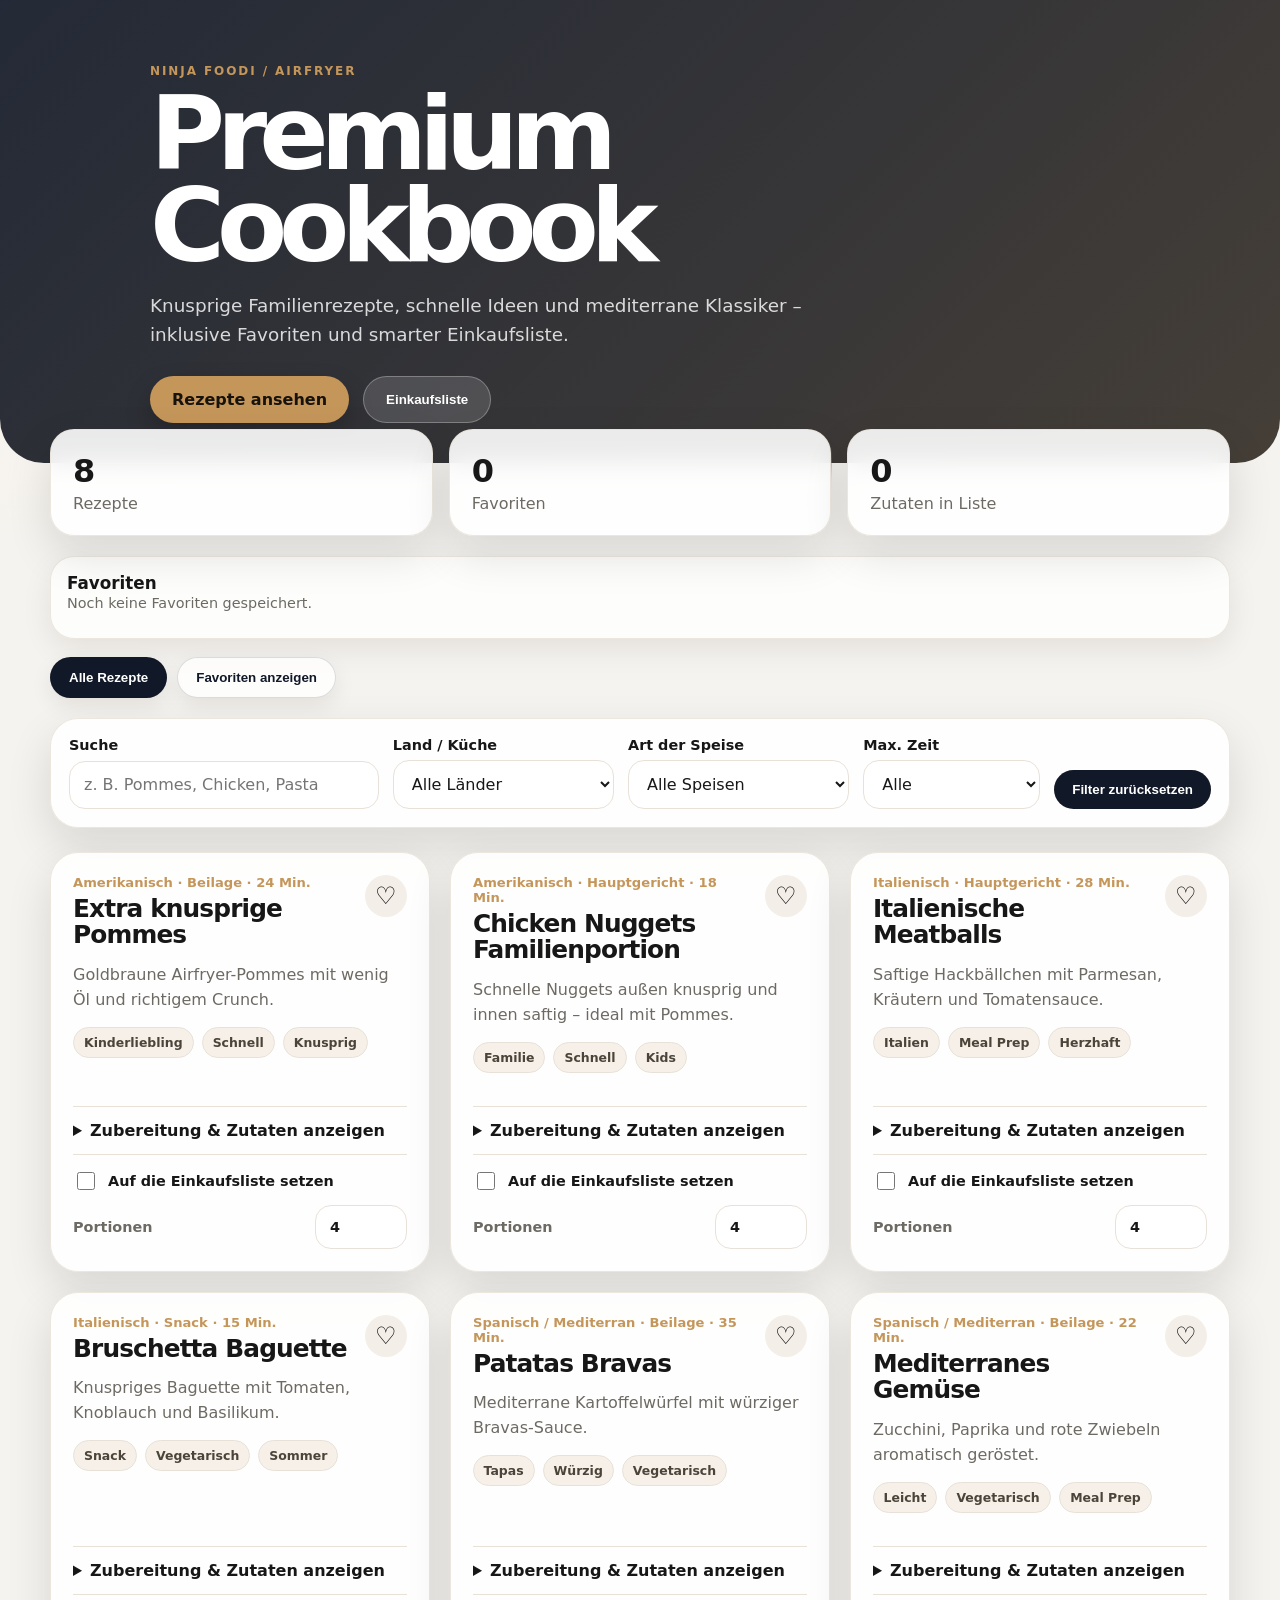
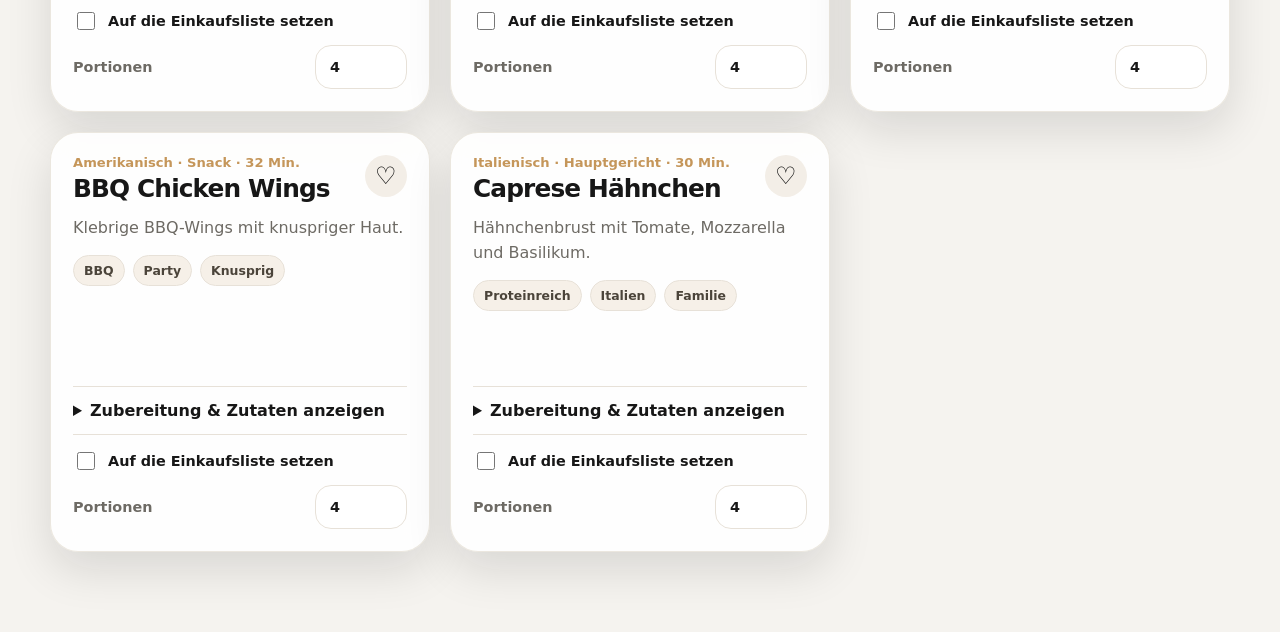
==== index.html @ 227c7c7c "Add files via upload" ====
<!doctype html>
<html lang="de">
<head>
  <meta charset="utf-8" />
  <meta name="viewport" content="width=device-width, initial-scale=1" />
  <title>Ninja Premium Cookbook</title>
  <meta name="description" content="Ninja Airfryer Premium Cookbook mit Rezepten, Favoriten, Filtern und Einkaufsliste." />
  <link rel="stylesheet" href="style.css" />
</head>
<body>
  <header class="hero">
    <div class="hero__content">
      <p class="eyebrow">Ninja Foodi / Airfryer</p>
      <h1>Premium Cookbook</h1>
      <p class="hero__text">Knusprige Familienrezepte, schnelle Ideen und mediterrane Klassiker – inklusive Favoriten und smarter Einkaufsliste.</p>
      <div class="hero__actions">
        <a href="#recipes" class="btn btn--primary">Rezepte ansehen</a>
        <button class="btn btn--ghost" id="openShoppingList">Einkaufsliste</button>
      </div>
    </div>
  </header>

  <main>
    <section class="stats" aria-label="Übersicht">
      <article><strong id="recipeCount">0</strong><span>Rezepte</span></article>
      <article id="favoriteStat" class="stat-button" role="button" tabindex="0"><strong id="favoriteCount">0</strong><span>Favoriten</span></article>
      <article><strong id="shoppingCount">0</strong><span>Zutaten in Liste</span></article>
    </section>

    <section class="favorite-overview" id="favoriteOverview" aria-label="Favoriten Übersicht"></section>

    <section class="view-switch" aria-label="Ansicht auswählen">
      <button class="view-btn is-active" id="showAllRecipes" type="button">Alle Rezepte</button>
      <button class="view-btn" id="showFavoriteRecipes" type="button">Favoriten anzeigen</button>
    </section>

    <section class="filters" aria-label="Filter">
      <div class="filter-group">
        <label for="searchInput">Suche</label>
        <input id="searchInput" type="search" placeholder="z. B. Pommes, Chicken, Pasta" />
      </div>
      <div class="filter-group">
        <label for="countryFilter">Land / Küche</label>
        <select id="countryFilter"></select>
      </div>
      <div class="filter-group">
        <label for="typeFilter">Art der Speise</label>
        <select id="typeFilter"></select>
      </div>
      <div class="filter-group">
        <label for="timeFilter">Max. Zeit</label>
        <select id="timeFilter">
          <option value="all">Alle</option>
          <option value="20">bis 20 Min.</option>
          <option value="30">bis 30 Min.</option>
          <option value="45">bis 45 Min.</option>
        </select>
      </div>
      <button class="btn btn--small" id="resetFilters">Filter zurücksetzen</button>
    </section>

    <section id="recipes" class="recipe-grid" aria-live="polite"></section>
  </main>

  <aside class="drawer" id="shoppingDrawer" aria-hidden="true">
    <div class="drawer__panel">
      <div class="drawer__header">
        <div>
          <p class="eyebrow">Smart geplant</p>
          <h2>Einkaufsliste</h2>
        </div>
        <button class="icon-btn" id="closeShoppingList" aria-label="Einkaufsliste schließen">×</button>
      </div>

      <div class="portion-box">
        <label for="globalPortions">Portionen für neue Rezeptauswahl</label>
        <input id="globalPortions" type="number" min="1" max="12" value="4" />
      </div>

      <div id="selectedRecipes" class="selected-recipes"></div>
      <div id="shoppingList" class="shopping-list"></div>
      <div class="drawer__actions">
        <button class="btn btn--ghost" id="copyShoppingList">Liste kopieren</button>
        <button class="btn btn--danger" id="clearShoppingList">Liste leeren</button>
      </div>
    </div>
  </aside>

  <template id="recipeCardTemplate">
    <article class="recipe-card">
      <div class="recipe-card__top">
        <div>
          <p class="recipe-card__meta"></p>
          <h2></h2>
        </div>
        <button class="favorite-btn" aria-label="Favorit umschalten">♡</button>
      </div>
      <p class="recipe-card__description"></p>
      <div class="chips"></div>
      <details>
        <summary>Zubereitung & Zutaten anzeigen</summary>
        <div class="recipe-detail"></div>
      </details>
      <div class="recipe-card__footer">
        <label class="checkline">
          <input type="checkbox" class="shopping-toggle" />
          <span>Auf die Einkaufsliste setzen</span>
        </label>
        <label class="portion-inline">
          Portionen
          <input type="number" class="portion-input" min="1" max="12" value="4" />
        </label>
      </div>
    </article>
  </template>

  <script src="recipes.js"></script>
  <script src="script.js"></script>
</body>
</html>
---- style.css ----
:root {
  --bg: #f5f3ef;
  --card: #ffffff;
  --ink: #171717;
  --muted: #6d6a64;
  --line: #e7e1d8;
  --accent: #111827;
  --accent-2: #c5965a;
  --danger: #9f2727;
  --shadow: 0 18px 45px rgba(20, 18, 15, .12);
  --radius: 28px;
}
* { box-sizing: border-box; }
html { scroll-behavior: smooth; }
body {
  margin: 0;
  font-family: Inter, ui-sans-serif, system-ui, -apple-system, BlinkMacSystemFont, 'Segoe UI', sans-serif;
  color: var(--ink);
  background: radial-gradient(circle at top left, #fff8eb, transparent 34rem), var(--bg);
}
.hero {
  min-height: 440px;
  display: grid;
  place-items: center;
  padding: 64px 20px 40px;
  background: linear-gradient(135deg, rgba(17,24,39,.92), rgba(40,33,25,.86)), url('https://images.unsplash.com/photo-1556911220-bff31c812dba?auto=format&fit=crop&w=1600&q=80') center/cover;
  color: white;
  border-bottom-left-radius: 44px;
  border-bottom-right-radius: 44px;
}
.hero__content { max-width: 980px; width: 100%; }
.eyebrow { margin: 0 0 10px; color: var(--accent-2); text-transform: uppercase; letter-spacing: .16em; font-size: .75rem; font-weight: 800; }
h1 { font-size: clamp(3rem, 8vw, 6.5rem); line-height: .9; margin: 0; letter-spacing: -.08em; }
.hero__text { max-width: 680px; font-size: 1.15rem; line-height: 1.6; color: rgba(255,255,255,.82); }
.hero__actions { display: flex; gap: 14px; flex-wrap: wrap; margin-top: 26px; }
.btn {
  border: 0;
  border-radius: 999px;
  padding: 14px 22px;
  font-weight: 800;
  cursor: pointer;
  text-decoration: none;
  display: inline-flex;
  align-items: center;
  justify-content: center;
  transition: transform .2s ease, box-shadow .2s ease, background .2s ease;
}
.btn:hover { transform: translateY(-2px); }
.btn--primary { background: var(--accent-2); color: #17120c; box-shadow: 0 12px 26px rgba(0,0,0,.22); }
.btn--ghost { background: rgba(255,255,255,.14); color: inherit; border: 1px solid rgba(255,255,255,.28); }
.btn--small { align-self: end; background: var(--accent); color: white; padding: 12px 18px; }
.btn--danger { background: var(--danger); color: white; }
main { width: min(1180px, calc(100% - 32px)); margin: -34px auto 80px; }
.stats {
  display: grid;
  grid-template-columns: repeat(3, 1fr);
  gap: 16px;
  margin-bottom: 20px;
}
.stats article, .filters, .recipe-card, .drawer__panel {
  background: rgba(255,255,255,.9);
  border: 1px solid rgba(231,225,216,.8);
  box-shadow: var(--shadow);
  backdrop-filter: blur(12px);
}
.stats article { border-radius: 24px; padding: 22px; display: grid; gap: 4px; }
.stats strong { font-size: 2rem; }
.stats span, .muted { color: var(--muted); }

.stat-button { cursor: pointer; transition: transform .2s ease, box-shadow .2s ease; }
.stat-button:hover { transform: translateY(-2px); }
.favorite-overview {
  margin: 0 0 18px;
  background: rgba(255,255,255,.82);
  border: 1px solid rgba(231,225,216,.8);
  box-shadow: 0 10px 30px rgba(20, 18, 15, .08);
  border-radius: 24px;
  padding: 16px;
}
.favorite-overview__head { display: flex; justify-content: space-between; align-items: center; gap: 14px; margin-bottom: 10px; }
.favorite-overview__head strong { display: block; font-size: 1.05rem; }
.favorite-overview__head span { color: var(--muted); font-size: .9rem; }
.favorite-list { display: flex; flex-wrap: wrap; gap: 10px; }
.favorite-pill {
  border: 1px solid var(--line);
  background: #fff7f7;
  color: #8f2525;
  border-radius: 999px;
  padding: 10px 13px;
  font-weight: 800;
  cursor: pointer;
}

.view-switch {
  display: flex;
  gap: 10px;
  flex-wrap: wrap;
  margin: 0 0 20px;
}
.view-btn {
  border: 1px solid rgba(17,24,39,.14);
  background: rgba(255,255,255,.78);
  color: var(--accent);
  border-radius: 999px;
  padding: 12px 18px;
  font-weight: 850;
  cursor: pointer;
  box-shadow: 0 8px 22px rgba(20, 18, 15, .08);
}
.view-btn.is-active {
  background: var(--accent);
  color: white;
}
.filters {
  border-radius: var(--radius);
  padding: 18px;
  display: grid;
  grid-template-columns: 1.4fr 1fr 1fr .8fr auto;
  gap: 14px;
  margin-bottom: 24px;
}
.filter-group { display: grid; gap: 7px; }
label { font-weight: 750; font-size: .9rem; }
input, select {
  width: 100%;
  border: 1px solid var(--line);
  border-radius: 16px;
  padding: 13px 14px;
  font: inherit;
  background: #fff;
  color: var(--ink);
}
.recipe-grid {
  display: grid;
  grid-template-columns: repeat(3, 1fr);
  gap: 20px;
}
.recipe-card {
  border-radius: var(--radius);
  padding: 22px;
  min-height: 420px;
  display: flex;
  flex-direction: column;
  gap: 14px;
}
.recipe-card__top { display: flex; justify-content: space-between; gap: 16px; align-items: flex-start; }
.recipe-card__meta { margin: 0 0 6px; color: var(--accent-2); font-weight: 850; font-size: .82rem; }
.recipe-card h2 { font-size: 1.55rem; line-height: 1.08; margin: 0; letter-spacing: -.035em; }
.recipe-card__description { color: var(--muted); line-height: 1.55; margin: 0; }
.favorite-btn, .icon-btn {
  border: 0;
  width: 42px;
  height: 42px;
  border-radius: 50%;
  background: #f3eee7;
  font-size: 1.5rem;
  cursor: pointer;
  flex: 0 0 auto;
}
.favorite-btn.is-active { color: #c43b3b; background: #fff1f1; }
.chips { display: flex; flex-wrap: wrap; gap: 8px; }
.chips span {
  background: #f6f0e8;
  border: 1px solid var(--line);
  color: #4b443a;
  padding: 7px 10px;
  border-radius: 999px;
  font-size: .78rem;
  font-weight: 750;
}
details { margin-top: auto; border-top: 1px solid var(--line); padding-top: 14px; }
summary { cursor: pointer; font-weight: 850; }
.recipe-detail { color: #3f3b35; line-height: 1.55; }
.recipe-detail h3 { margin-bottom: 6px; }
.recipe-detail ul, .recipe-detail ol { padding-left: 20px; }
.setting { margin-top: 12px; padding: 12px; border-radius: 16px; background: #111827; color: white; font-weight: 850; }
.recipe-card__footer { display: grid; gap: 12px; border-top: 1px solid var(--line); padding-top: 14px; }
.checkline { display: flex; gap: 10px; align-items: center; }
.checkline input { width: 18px; height: 18px; }
.portion-inline { display: grid; grid-template-columns: 1fr 92px; align-items: center; gap: 12px; color: var(--muted); }
.empty { grid-column: 1 / -1; background: white; border-radius: var(--radius); padding: 30px; text-align: center; color: var(--muted); border: 1px dashed var(--line); }
.empty--small { padding: 18px; }
.drawer {
  position: fixed;
  inset: 0;
  background: rgba(0,0,0,.42);
  display: none;
  z-index: 20;
}
.drawer[aria-hidden='false'] { display: block; }
.drawer__panel {
  width: min(460px, 92vw);
  margin-left: auto;
  height: 100%;
  border-radius: 28px 0 0 28px;
  padding: 24px;
  overflow: auto;
}
.drawer__header { display: flex; justify-content: space-between; align-items: flex-start; gap: 14px; }
.drawer__header h2 { margin: 0; font-size: 2rem; letter-spacing: -.04em; }
.portion-box, .selected-recipes, .shopping-list { margin-top: 18px; }
.selected-pill { display: flex; justify-content: space-between; gap: 12px; padding: 12px; border-radius: 16px; background: #f6f0e8; margin-bottom: 8px; }
.selected-pill span { color: var(--muted); white-space: nowrap; }
.shopping-list ul { list-style: none; padding: 0; margin: 0; display: grid; gap: 8px; }
.shopping-list li { padding: 11px 12px; border: 1px solid var(--line); border-radius: 14px; background: white; }
.shopping-list label { display: flex; align-items: center; gap: 10px; }
.shopping-list input { width: 18px; height: 18px; }
.drawer__actions { display: flex; gap: 10px; margin-top: 20px; flex-wrap: wrap; }
@media (max-width: 950px) {
  .filters { grid-template-columns: 1fr 1fr; }
  .recipe-grid { grid-template-columns: repeat(2, 1fr); }
}
@media (max-width: 640px) {
  .hero { min-height: 390px; border-bottom-left-radius: 28px; border-bottom-right-radius: 28px; }
  main { width: min(100% - 22px, 1180px); }
  .stats, .filters, .recipe-grid { grid-template-columns: 1fr; }
  .recipe-card { min-height: auto; }
  .drawer__panel { border-radius: 22px 22px 0 0; width: 100%; margin-top: 42px; height: calc(100% - 42px); }
}
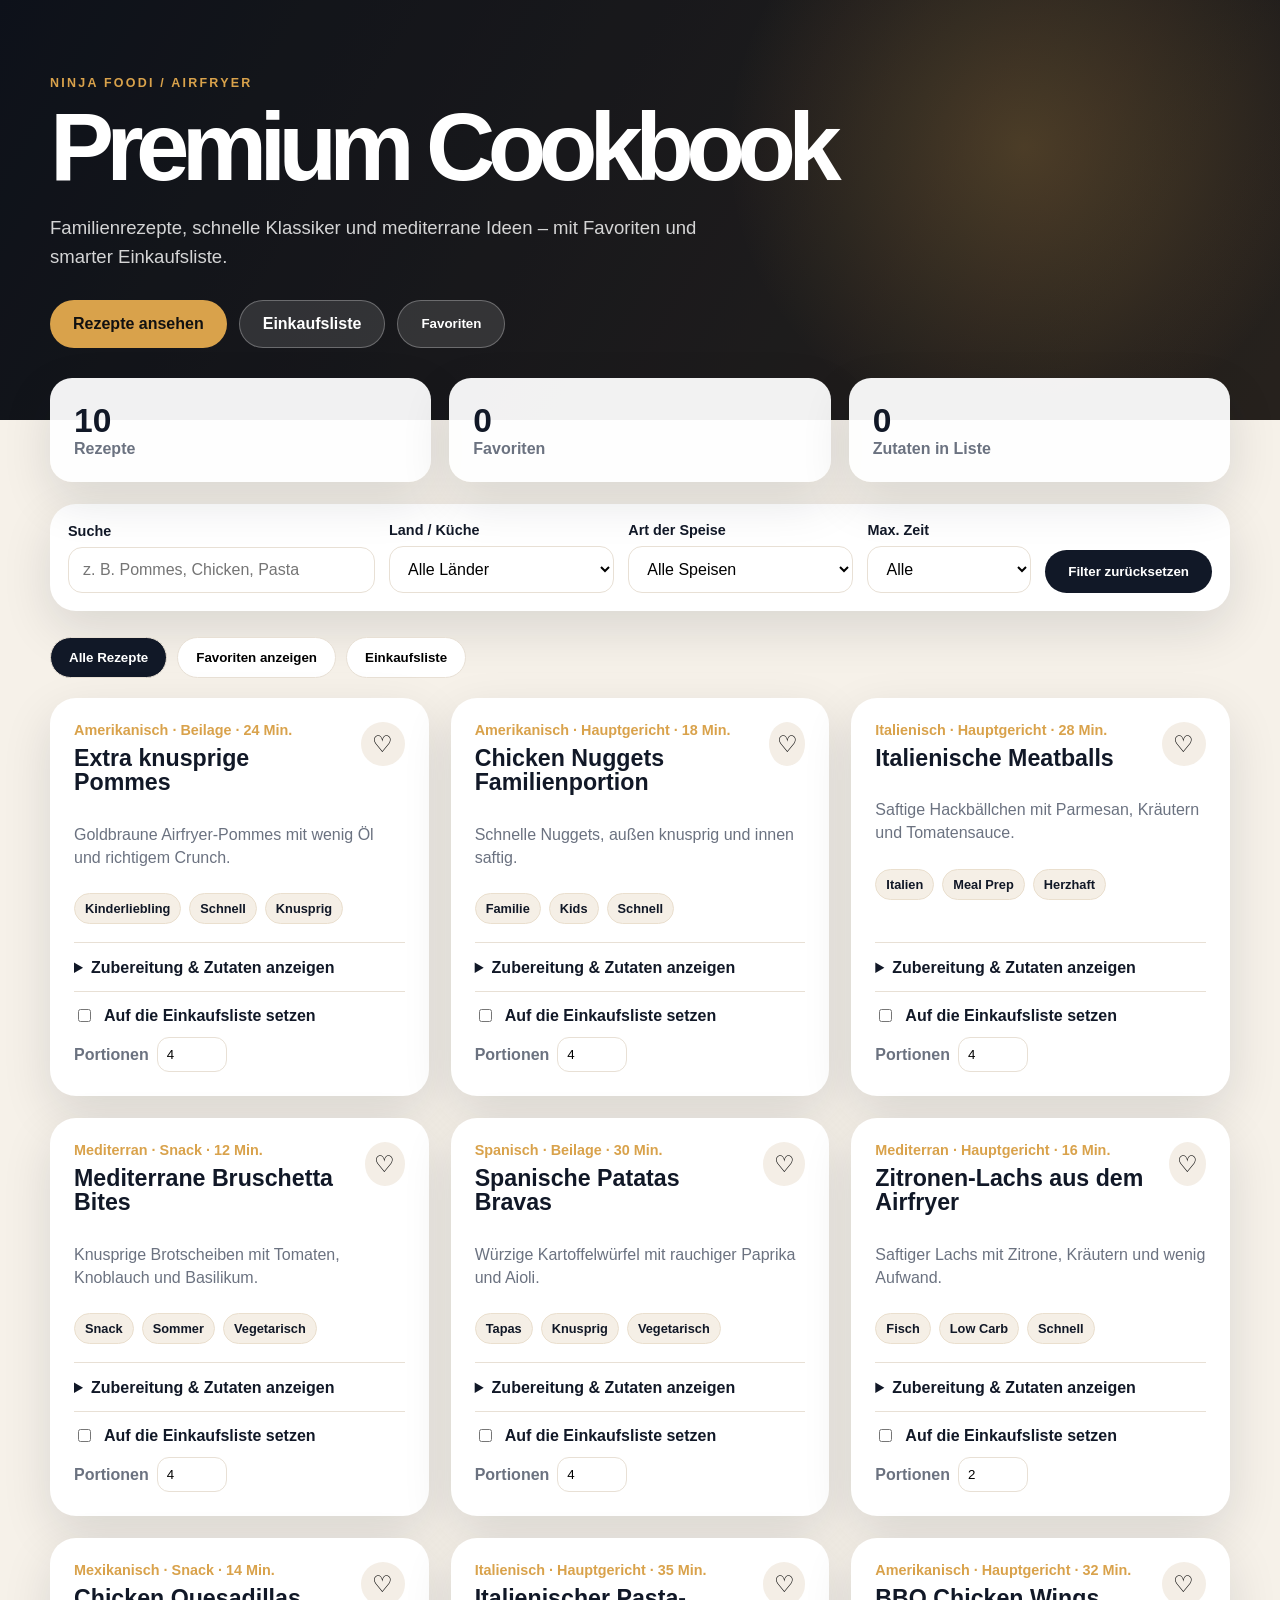
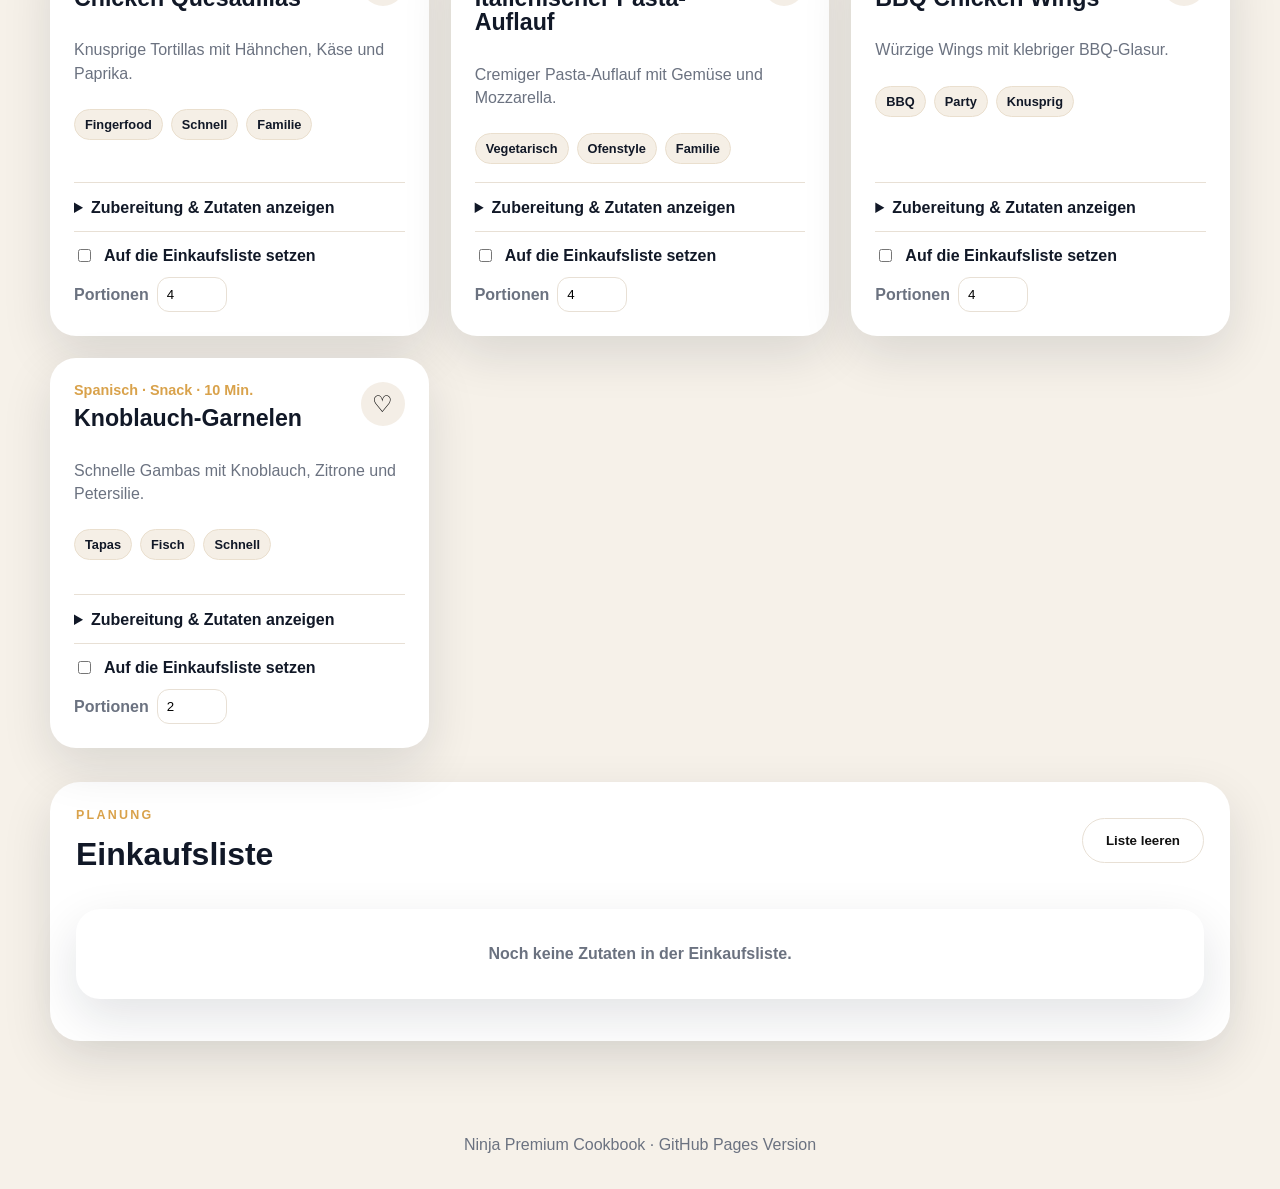
==== commit c943836d: "Add files via upload" ====
--- a/index.html
+++ b/index.html
@@ -4,116 +4,57 @@
   <meta charset="utf-8" />
   <meta name="viewport" content="width=device-width, initial-scale=1" />
   <title>Ninja Premium Cookbook</title>
-  <meta name="description" content="Ninja Airfryer Premium Cookbook mit Rezepten, Favoriten, Filtern und Einkaufsliste." />
   <link rel="stylesheet" href="style.css" />
 </head>
 <body>
   <header class="hero">
-    <div class="hero__content">
+    <div class="hero__overlay"></div>
+    <div class="container hero__content">
       <p class="eyebrow">Ninja Foodi / Airfryer</p>
       <h1>Premium Cookbook</h1>
-      <p class="hero__text">Knusprige Familienrezepte, schnelle Ideen und mediterrane Klassiker – inklusive Favoriten und smarter Einkaufsliste.</p>
+      <p class="subtitle">Familienrezepte, schnelle Klassiker und mediterrane Ideen – mit Favoriten und smarter Einkaufsliste.</p>
       <div class="hero__actions">
         <a href="#recipes" class="btn btn--primary">Rezepte ansehen</a>
-        <button class="btn btn--ghost" id="openShoppingList">Einkaufsliste</button>
+        <a href="#shopping" class="btn btn--ghost">Einkaufsliste</a>
+        <button id="showFavoritesTop" class="btn btn--ghost" type="button">Favoriten</button>
       </div>
     </div>
   </header>
 
-  <main>
-    <section class="stats" aria-label="Übersicht">
-      <article><strong id="recipeCount">0</strong><span>Rezepte</span></article>
-      <article id="favoriteStat" class="stat-button" role="button" tabindex="0"><strong id="favoriteCount">0</strong><span>Favoriten</span></article>
-      <article><strong id="shoppingCount">0</strong><span>Zutaten in Liste</span></article>
+  <main class="container app">
+    <section class="stats" aria-label="Statistik">
+      <article class="stat"><strong id="recipeCount">0</strong><span>Rezepte</span></article>
+      <article class="stat"><strong id="favoriteCount">0</strong><span>Favoriten</span></article>
+      <article class="stat"><strong id="shoppingCount">0</strong><span>Zutaten in Liste</span></article>
     </section>
 
-    <section class="favorite-overview" id="favoriteOverview" aria-label="Favoriten Übersicht"></section>
-
-    <section class="view-switch" aria-label="Ansicht auswählen">
-      <button class="view-btn is-active" id="showAllRecipes" type="button">Alle Rezepte</button>
-      <button class="view-btn" id="showFavoriteRecipes" type="button">Favoriten anzeigen</button>
+    <section class="filters" id="recipes">
+      <label>Suche<input id="searchInput" type="search" placeholder="z. B. Pommes, Chicken, Pasta" /></label>
+      <label>Land / Küche<select id="countryFilter"></select></label>
+      <label>Art der Speise<select id="typeFilter"></select></label>
+      <label>Max. Zeit<select id="timeFilter"><option value="all">Alle</option><option value="20">bis 20 Min.</option><option value="30">bis 30 Min.</option><option value="45">bis 45 Min.</option></select></label>
+      <button id="resetFilters" class="btn btn--dark" type="button">Filter zurücksetzen</button>
     </section>
 
-    <section class="filters" aria-label="Filter">
-      <div class="filter-group">
-        <label for="searchInput">Suche</label>
-        <input id="searchInput" type="search" placeholder="z. B. Pommes, Chicken, Pasta" />
-      </div>
-      <div class="filter-group">
-        <label for="countryFilter">Land / Küche</label>
-        <select id="countryFilter"></select>
-      </div>
-      <div class="filter-group">
-        <label for="typeFilter">Art der Speise</label>
-        <select id="typeFilter"></select>
-      </div>
-      <div class="filter-group">
-        <label for="timeFilter">Max. Zeit</label>
-        <select id="timeFilter">
-          <option value="all">Alle</option>
-          <option value="20">bis 20 Min.</option>
-          <option value="30">bis 30 Min.</option>
-          <option value="45">bis 45 Min.</option>
-        </select>
-      </div>
-      <button class="btn btn--small" id="resetFilters">Filter zurücksetzen</button>
+    <section class="viewbar">
+      <button class="view-btn is-active" data-view="all" type="button">Alle Rezepte</button>
+      <button class="view-btn" data-view="favorites" type="button">Favoriten anzeigen</button>
+      <button class="view-btn" data-view="shopping" type="button">Einkaufsliste</button>
     </section>
 
-    <section id="recipes" class="recipe-grid" aria-live="polite"></section>
+    <section id="emptyState" class="empty" hidden></section>
+    <section id="recipeGrid" class="recipe-grid"></section>
+
+    <section id="shopping" class="shopping-panel">
+      <div class="section-head">
+        <div><p class="eyebrow">Planung</p><h2>Einkaufsliste</h2></div>
+        <button id="clearShopping" class="btn btn--ghost-dark" type="button">Liste leeren</button>
+      </div>
+      <div id="shoppingList" class="shopping-list"></div>
+    </section>
   </main>
 
-  <aside class="drawer" id="shoppingDrawer" aria-hidden="true">
-    <div class="drawer__panel">
-      <div class="drawer__header">
-        <div>
-          <p class="eyebrow">Smart geplant</p>
-          <h2>Einkaufsliste</h2>
-        </div>
-        <button class="icon-btn" id="closeShoppingList" aria-label="Einkaufsliste schließen">×</button>
-      </div>
-
-      <div class="portion-box">
-        <label for="globalPortions">Portionen für neue Rezeptauswahl</label>
-        <input id="globalPortions" type="number" min="1" max="12" value="4" />
-      </div>
-
-      <div id="selectedRecipes" class="selected-recipes"></div>
-      <div id="shoppingList" class="shopping-list"></div>
-      <div class="drawer__actions">
-        <button class="btn btn--ghost" id="copyShoppingList">Liste kopieren</button>
-        <button class="btn btn--danger" id="clearShoppingList">Liste leeren</button>
-      </div>
-    </div>
-  </aside>
-
-  <template id="recipeCardTemplate">
-    <article class="recipe-card">
-      <div class="recipe-card__top">
-        <div>
-          <p class="recipe-card__meta"></p>
-          <h2></h2>
-        </div>
-        <button class="favorite-btn" aria-label="Favorit umschalten">♡</button>
-      </div>
-      <p class="recipe-card__description"></p>
-      <div class="chips"></div>
-      <details>
-        <summary>Zubereitung & Zutaten anzeigen</summary>
-        <div class="recipe-detail"></div>
-      </details>
-      <div class="recipe-card__footer">
-        <label class="checkline">
-          <input type="checkbox" class="shopping-toggle" />
-          <span>Auf die Einkaufsliste setzen</span>
-        </label>
-        <label class="portion-inline">
-          Portionen
-          <input type="number" class="portion-input" min="1" max="12" value="4" />
-        </label>
-      </div>
-    </article>
-  </template>
-
+  <footer class="footer">Ninja Premium Cookbook · GitHub Pages Version</footer>
   <script src="recipes.js"></script>
   <script src="script.js"></script>
 </body>
--- a/style.css
+++ b/style.css
@@ -1,219 +1 @@
-:root {
-  --bg: #f5f3ef;
-  --card: #ffffff;
-  --ink: #171717;
-  --muted: #6d6a64;
-  --line: #e7e1d8;
-  --accent: #111827;
-  --accent-2: #c5965a;
-  --danger: #9f2727;
-  --shadow: 0 18px 45px rgba(20, 18, 15, .12);
-  --radius: 28px;
-}
-* { box-sizing: border-box; }
-html { scroll-behavior: smooth; }
-body {
-  margin: 0;
-  font-family: Inter, ui-sans-serif, system-ui, -apple-system, BlinkMacSystemFont, 'Segoe UI', sans-serif;
-  color: var(--ink);
-  background: radial-gradient(circle at top left, #fff8eb, transparent 34rem), var(--bg);
-}
-.hero {
-  min-height: 440px;
-  display: grid;
-  place-items: center;
-  padding: 64px 20px 40px;
-  background: linear-gradient(135deg, rgba(17,24,39,.92), rgba(40,33,25,.86)), url('https://images.unsplash.com/photo-1556911220-bff31c812dba?auto=format&fit=crop&w=1600&q=80') center/cover;
-  color: white;
-  border-bottom-left-radius: 44px;
-  border-bottom-right-radius: 44px;
-}
-.hero__content { max-width: 980px; width: 100%; }
-.eyebrow { margin: 0 0 10px; color: var(--accent-2); text-transform: uppercase; letter-spacing: .16em; font-size: .75rem; font-weight: 800; }
-h1 { font-size: clamp(3rem, 8vw, 6.5rem); line-height: .9; margin: 0; letter-spacing: -.08em; }
-.hero__text { max-width: 680px; font-size: 1.15rem; line-height: 1.6; color: rgba(255,255,255,.82); }
-.hero__actions { display: flex; gap: 14px; flex-wrap: wrap; margin-top: 26px; }
-.btn {
-  border: 0;
-  border-radius: 999px;
-  padding: 14px 22px;
-  font-weight: 800;
-  cursor: pointer;
-  text-decoration: none;
-  display: inline-flex;
-  align-items: center;
-  justify-content: center;
-  transition: transform .2s ease, box-shadow .2s ease, background .2s ease;
-}
-.btn:hover { transform: translateY(-2px); }
-.btn--primary { background: var(--accent-2); color: #17120c; box-shadow: 0 12px 26px rgba(0,0,0,.22); }
-.btn--ghost { background: rgba(255,255,255,.14); color: inherit; border: 1px solid rgba(255,255,255,.28); }
-.btn--small { align-self: end; background: var(--accent); color: white; padding: 12px 18px; }
-.btn--danger { background: var(--danger); color: white; }
-main { width: min(1180px, calc(100% - 32px)); margin: -34px auto 80px; }
-.stats {
-  display: grid;
-  grid-template-columns: repeat(3, 1fr);
-  gap: 16px;
-  margin-bottom: 20px;
-}
-.stats article, .filters, .recipe-card, .drawer__panel {
-  background: rgba(255,255,255,.9);
-  border: 1px solid rgba(231,225,216,.8);
-  box-shadow: var(--shadow);
-  backdrop-filter: blur(12px);
-}
-.stats article { border-radius: 24px; padding: 22px; display: grid; gap: 4px; }
-.stats strong { font-size: 2rem; }
-.stats span, .muted { color: var(--muted); }
-
-.stat-button { cursor: pointer; transition: transform .2s ease, box-shadow .2s ease; }
-.stat-button:hover { transform: translateY(-2px); }
-.favorite-overview {
-  margin: 0 0 18px;
-  background: rgba(255,255,255,.82);
-  border: 1px solid rgba(231,225,216,.8);
-  box-shadow: 0 10px 30px rgba(20, 18, 15, .08);
-  border-radius: 24px;
-  padding: 16px;
-}
-.favorite-overview__head { display: flex; justify-content: space-between; align-items: center; gap: 14px; margin-bottom: 10px; }
-.favorite-overview__head strong { display: block; font-size: 1.05rem; }
-.favorite-overview__head span { color: var(--muted); font-size: .9rem; }
-.favorite-list { display: flex; flex-wrap: wrap; gap: 10px; }
-.favorite-pill {
-  border: 1px solid var(--line);
-  background: #fff7f7;
-  color: #8f2525;
-  border-radius: 999px;
-  padding: 10px 13px;
-  font-weight: 800;
-  cursor: pointer;
-}
-
-.view-switch {
-  display: flex;
-  gap: 10px;
-  flex-wrap: wrap;
-  margin: 0 0 20px;
-}
-.view-btn {
-  border: 1px solid rgba(17,24,39,.14);
-  background: rgba(255,255,255,.78);
-  color: var(--accent);
-  border-radius: 999px;
-  padding: 12px 18px;
-  font-weight: 850;
-  cursor: pointer;
-  box-shadow: 0 8px 22px rgba(20, 18, 15, .08);
-}
-.view-btn.is-active {
-  background: var(--accent);
-  color: white;
-}
-.filters {
-  border-radius: var(--radius);
-  padding: 18px;
-  display: grid;
-  grid-template-columns: 1.4fr 1fr 1fr .8fr auto;
-  gap: 14px;
-  margin-bottom: 24px;
-}
-.filter-group { display: grid; gap: 7px; }
-label { font-weight: 750; font-size: .9rem; }
-input, select {
-  width: 100%;
-  border: 1px solid var(--line);
-  border-radius: 16px;
-  padding: 13px 14px;
-  font: inherit;
-  background: #fff;
-  color: var(--ink);
-}
-.recipe-grid {
-  display: grid;
-  grid-template-columns: repeat(3, 1fr);
-  gap: 20px;
-}
-.recipe-card {
-  border-radius: var(--radius);
-  padding: 22px;
-  min-height: 420px;
-  display: flex;
-  flex-direction: column;
-  gap: 14px;
-}
-.recipe-card__top { display: flex; justify-content: space-between; gap: 16px; align-items: flex-start; }
-.recipe-card__meta { margin: 0 0 6px; color: var(--accent-2); font-weight: 850; font-size: .82rem; }
-.recipe-card h2 { font-size: 1.55rem; line-height: 1.08; margin: 0; letter-spacing: -.035em; }
-.recipe-card__description { color: var(--muted); line-height: 1.55; margin: 0; }
-.favorite-btn, .icon-btn {
-  border: 0;
-  width: 42px;
-  height: 42px;
-  border-radius: 50%;
-  background: #f3eee7;
-  font-size: 1.5rem;
-  cursor: pointer;
-  flex: 0 0 auto;
-}
-.favorite-btn.is-active { color: #c43b3b; background: #fff1f1; }
-.chips { display: flex; flex-wrap: wrap; gap: 8px; }
-.chips span {
-  background: #f6f0e8;
-  border: 1px solid var(--line);
-  color: #4b443a;
-  padding: 7px 10px;
-  border-radius: 999px;
-  font-size: .78rem;
-  font-weight: 750;
-}
-details { margin-top: auto; border-top: 1px solid var(--line); padding-top: 14px; }
-summary { cursor: pointer; font-weight: 850; }
-.recipe-detail { color: #3f3b35; line-height: 1.55; }
-.recipe-detail h3 { margin-bottom: 6px; }
-.recipe-detail ul, .recipe-detail ol { padding-left: 20px; }
-.setting { margin-top: 12px; padding: 12px; border-radius: 16px; background: #111827; color: white; font-weight: 850; }
-.recipe-card__footer { display: grid; gap: 12px; border-top: 1px solid var(--line); padding-top: 14px; }
-.checkline { display: flex; gap: 10px; align-items: center; }
-.checkline input { width: 18px; height: 18px; }
-.portion-inline { display: grid; grid-template-columns: 1fr 92px; align-items: center; gap: 12px; color: var(--muted); }
-.empty { grid-column: 1 / -1; background: white; border-radius: var(--radius); padding: 30px; text-align: center; color: var(--muted); border: 1px dashed var(--line); }
-.empty--small { padding: 18px; }
-.drawer {
-  position: fixed;
-  inset: 0;
-  background: rgba(0,0,0,.42);
-  display: none;
-  z-index: 20;
-}
-.drawer[aria-hidden='false'] { display: block; }
-.drawer__panel {
-  width: min(460px, 92vw);
-  margin-left: auto;
-  height: 100%;
-  border-radius: 28px 0 0 28px;
-  padding: 24px;
-  overflow: auto;
-}
-.drawer__header { display: flex; justify-content: space-between; align-items: flex-start; gap: 14px; }
-.drawer__header h2 { margin: 0; font-size: 2rem; letter-spacing: -.04em; }
-.portion-box, .selected-recipes, .shopping-list { margin-top: 18px; }
-.selected-pill { display: flex; justify-content: space-between; gap: 12px; padding: 12px; border-radius: 16px; background: #f6f0e8; margin-bottom: 8px; }
-.selected-pill span { color: var(--muted); white-space: nowrap; }
-.shopping-list ul { list-style: none; padding: 0; margin: 0; display: grid; gap: 8px; }
-.shopping-list li { padding: 11px 12px; border: 1px solid var(--line); border-radius: 14px; background: white; }
-.shopping-list label { display: flex; align-items: center; gap: 10px; }
-.shopping-list input { width: 18px; height: 18px; }
-.drawer__actions { display: flex; gap: 10px; margin-top: 20px; flex-wrap: wrap; }
-@media (max-width: 950px) {
-  .filters { grid-template-columns: 1fr 1fr; }
-  .recipe-grid { grid-template-columns: repeat(2, 1fr); }
-}
-@media (max-width: 640px) {
-  .hero { min-height: 390px; border-bottom-left-radius: 28px; border-bottom-right-radius: 28px; }
-  main { width: min(100% - 22px, 1180px); }
-  .stats, .filters, .recipe-grid { grid-template-columns: 1fr; }
-  .recipe-card { min-height: auto; }
-  .drawer__panel { border-radius: 22px 22px 0 0; width: 100%; margin-top: 42px; height: calc(100% - 42px); }
-}
+:root{--bg:#f6f1e9;--card:#fff;--text:#111827;--muted:#6b7280;--gold:#d9a24b;--line:#e8e0d5;--dark:#121722;--radius:28px;--shadow:0 18px 50px rgba(17,24,39,.12)}*{box-sizing:border-box}html{scroll-behavior:smooth}body{margin:0;font-family:-apple-system,BlinkMacSystemFont,'Segoe UI',Roboto,Arial,sans-serif;background:var(--bg);color:var(--text)}.container{width:min(1180px,calc(100% - 36px));margin:auto}.hero{position:relative;min-height:390px;background:linear-gradient(120deg,#151b28,#3c342d);overflow:hidden}.hero:after{content:'';position:absolute;inset:0;background:radial-gradient(circle at 80% 35%,rgba(217,162,75,.24),transparent 28%)}.hero__overlay{position:absolute;inset:0;background:rgba(0,0,0,.36)}.hero__content{position:relative;z-index:1;padding:76px 0 72px;color:#fff}.eyebrow{text-transform:uppercase;letter-spacing:.18em;font-weight:900;color:var(--gold);font-size:.78rem;margin:0 0 14px}h1{font-size:clamp(3rem,9vw,6rem);line-height:.9;margin:0 0 24px;letter-spacing:-.08em}.subtitle{max-width:680px;font-size:1.16rem;line-height:1.55;color:rgba(255,255,255,.82);margin-bottom:28px}.btn{border:0;border-radius:999px;padding:14px 23px;font-weight:900;cursor:pointer;text-decoration:none;display:inline-flex;align-items:center;justify-content:center;gap:8px}.btn--primary{background:var(--gold);color:#111}.btn--ghost{background:rgba(255,255,255,.12);color:#fff;border:1px solid rgba(255,255,255,.28)}.btn--dark{background:#111827;color:#fff}.btn--ghost-dark{background:#fff;border:1px solid var(--line);color:#111}.hero__actions{display:flex;gap:12px;flex-wrap:wrap}.app{margin-top:-42px;position:relative;z-index:3}.stats{display:grid;grid-template-columns:repeat(3,1fr);gap:18px;margin-bottom:22px}.stat{background:rgba(255,255,255,.94);border-radius:22px;padding:24px;box-shadow:var(--shadow)}.stat strong{display:block;font-size:2.1rem}.stat span{color:var(--muted);font-weight:700}.filters{background:#fff;border-radius:26px;box-shadow:var(--shadow);padding:18px;display:grid;grid-template-columns:1.5fr 1.1fr 1.1fr .8fr auto;gap:14px;align-items:end}.filters label{font-weight:900;font-size:.9rem}.filters input,.filters select{display:block;width:100%;margin-top:8px;border:1px solid var(--line);border-radius:14px;padding:13px 14px;font-size:1rem;background:#fff}.viewbar{display:flex;gap:10px;flex-wrap:wrap;margin:26px 0 20px}.view-btn{border:1px solid var(--line);background:#fff;border-radius:999px;padding:12px 18px;font-weight:900;cursor:pointer}.view-btn.is-active{background:#111827;color:#fff}.recipe-grid{display:grid;grid-template-columns:repeat(3,1fr);gap:22px}.card{background:var(--card);border-radius:26px;padding:24px;box-shadow:var(--shadow);display:flex;flex-direction:column;min-height:390px}.card__top{display:flex;justify-content:space-between;gap:12px}.meta{color:var(--gold);font-weight:900;font-size:.9rem}.fav{width:44px;height:44px;border:0;border-radius:50%;background:#f4eee6;font-size:1.45rem;cursor:pointer}.fav.is-active{background:#ffe7b7}.card h3{font-size:1.45rem;line-height:1.05;margin:8px 0 12px}.card p{color:var(--muted);line-height:1.45}.tags{display:flex;gap:8px;flex-wrap:wrap;margin:8px 0 18px}.tag{background:#f5efe6;border:1px solid #eadfce;border-radius:999px;padding:7px 10px;font-weight:800;font-size:.8rem}.details{margin-top:auto;border-top:1px solid var(--line);padding-top:16px}.details summary{font-weight:900;cursor:pointer}.details h4{margin:14px 0 8px}.details ul,.details ol{padding-left:20px;color:#374151}.shop-row{border-top:1px solid var(--line);margin-top:14px;padding-top:14px;display:flex;align-items:center;gap:10px;font-weight:900}.portion{margin-top:12px;display:flex;align-items:center;gap:8px;color:var(--muted);font-weight:800}.portion input{width:70px;border:1px solid var(--line);border-radius:12px;padding:9px}.shopping-panel{margin:34px 0 60px;background:#fff;border-radius:30px;box-shadow:var(--shadow);padding:26px}.section-head{display:flex;align-items:center;justify-content:space-between;gap:18px}.section-head h2{font-size:2rem;margin:0}.shopping-list{display:grid;gap:10px;margin-top:20px}.shopping-item{display:flex;justify-content:space-between;gap:12px;padding:14px 16px;border:1px solid var(--line);border-radius:16px;background:#fbfaf7}.empty{background:#fff;border-radius:24px;padding:36px;text-align:center;box-shadow:var(--shadow);font-weight:900;color:var(--muted)}.footer{text-align:center;color:var(--muted);padding:35px}@media(max-width:900px){.stats,.recipe-grid{grid-template-columns:1fr}.filters{grid-template-columns:1fr}.hero__content{padding-top:56px}.section-head{align-items:flex-start;flex-direction:column}}
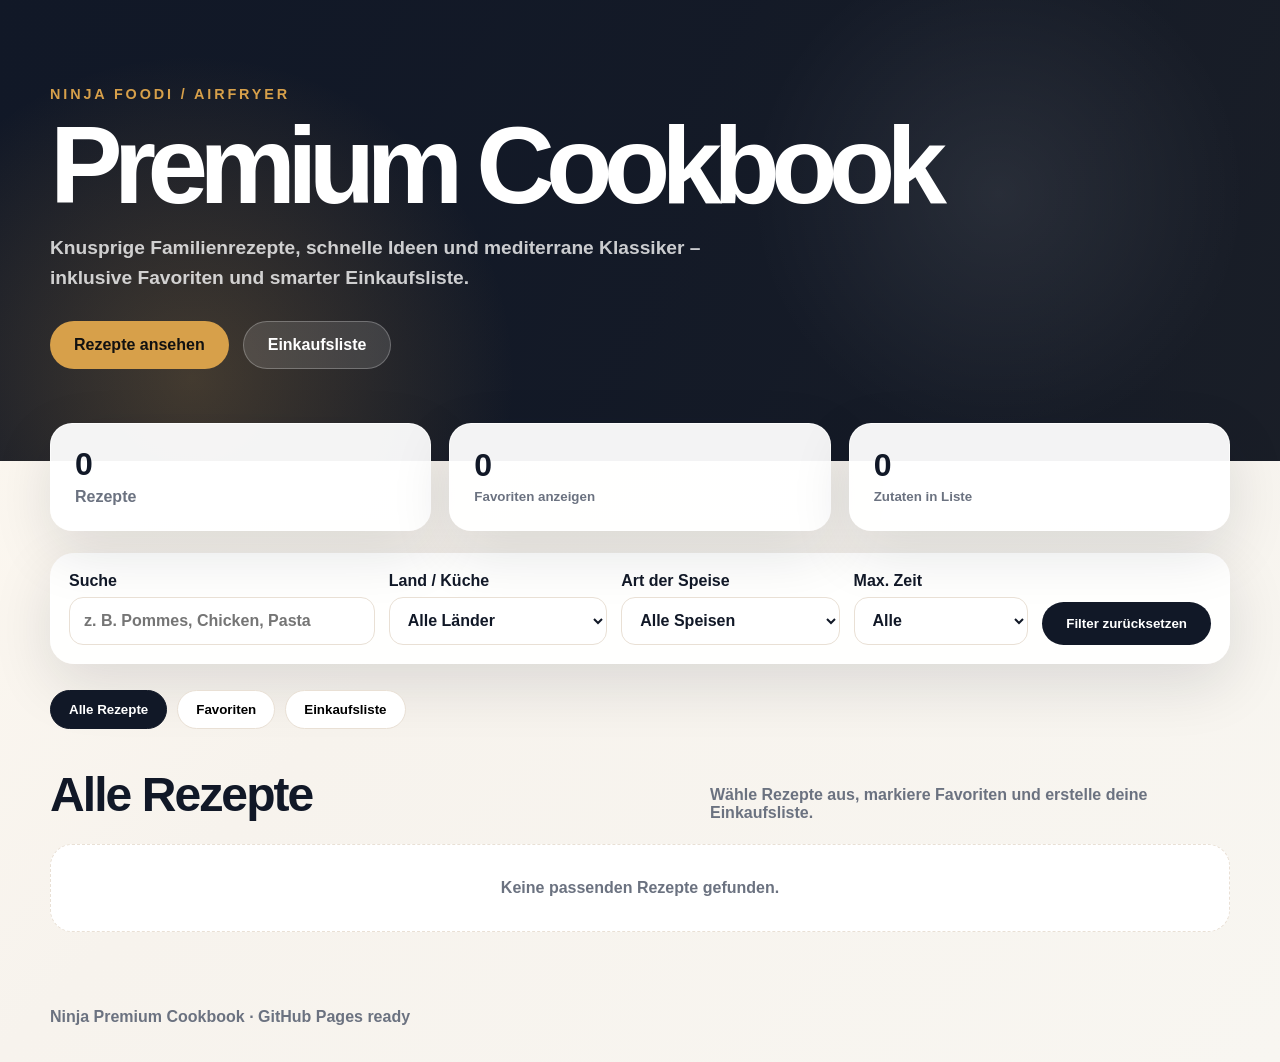
==== commit 5a446db7: "Add files via upload" ====
--- a/index.html
+++ b/index.html
@@ -4,57 +4,69 @@
   <meta charset="utf-8" />
   <meta name="viewport" content="width=device-width, initial-scale=1" />
   <title>Ninja Premium Cookbook</title>
+  <meta name="description" content="Premium Ninja Foodi und Airfryer Cookbook mit Rezepten, Favoriten und smarter Einkaufsliste." />
   <link rel="stylesheet" href="style.css" />
 </head>
 <body>
   <header class="hero">
     <div class="hero__overlay"></div>
-    <div class="container hero__content">
+    <div class="container hero__inner">
       <p class="eyebrow">Ninja Foodi / Airfryer</p>
       <h1>Premium Cookbook</h1>
-      <p class="subtitle">Familienrezepte, schnelle Klassiker und mediterrane Ideen – mit Favoriten und smarter Einkaufsliste.</p>
+      <p class="hero__text">Knusprige Familienrezepte, schnelle Ideen und mediterrane Klassiker – inklusive Favoriten und smarter Einkaufsliste.</p>
       <div class="hero__actions">
-        <a href="#recipes" class="btn btn--primary">Rezepte ansehen</a>
-        <a href="#shopping" class="btn btn--ghost">Einkaufsliste</a>
-        <button id="showFavoritesTop" class="btn btn--ghost" type="button">Favoriten</button>
+        <a class="btn btn--gold" href="#recipes">Rezepte ansehen</a>
+        <a class="btn btn--ghost" href="#shopping">Einkaufsliste</a>
       </div>
     </div>
   </header>
 
-  <main class="container app">
+  <main class="container main">
     <section class="stats" aria-label="Statistik">
-      <article class="stat"><strong id="recipeCount">0</strong><span>Rezepte</span></article>
-      <article class="stat"><strong id="favoriteCount">0</strong><span>Favoriten</span></article>
-      <article class="stat"><strong id="shoppingCount">0</strong><span>Zutaten in Liste</span></article>
+      <div class="stat"><strong id="recipeCount">0</strong><span>Rezepte</span></div>
+      <button class="stat stat--button" id="showFavoritesBtn" type="button"><strong id="favoriteCount">0</strong><span>Favoriten anzeigen</span></button>
+      <button class="stat stat--button" id="showShoppingBtn" type="button"><strong id="shoppingCount">0</strong><span>Zutaten in Liste</span></button>
     </section>
 
-    <section class="filters" id="recipes">
+    <section class="filters" aria-label="Filter">
       <label>Suche<input id="searchInput" type="search" placeholder="z. B. Pommes, Chicken, Pasta" /></label>
-      <label>Land / Küche<select id="countryFilter"></select></label>
-      <label>Art der Speise<select id="typeFilter"></select></label>
-      <label>Max. Zeit<select id="timeFilter"><option value="all">Alle</option><option value="20">bis 20 Min.</option><option value="30">bis 30 Min.</option><option value="45">bis 45 Min.</option></select></label>
-      <button id="resetFilters" class="btn btn--dark" type="button">Filter zurücksetzen</button>
+      <label>Land / Küche<select id="countryFilter"><option value="">Alle Länder</option></select></label>
+      <label>Art der Speise<select id="typeFilter"><option value="">Alle Speisen</option></select></label>
+      <label>Max. Zeit<select id="timeFilter"><option value="">Alle</option><option value="20">bis 20 Min.</option><option value="30">bis 30 Min.</option><option value="45">bis 45 Min.</option><option value="60">bis 60 Min.</option></select></label>
+      <button id="resetBtn" class="btn btn--dark" type="button">Filter zurücksetzen</button>
     </section>
 
-    <section class="viewbar">
-      <button class="view-btn is-active" data-view="all" type="button">Alle Rezepte</button>
-      <button class="view-btn" data-view="favorites" type="button">Favoriten anzeigen</button>
-      <button class="view-btn" data-view="shopping" type="button">Einkaufsliste</button>
+    <nav class="tabs" aria-label="Ansichten">
+      <button class="tab is-active" id="allTab" type="button">Alle Rezepte</button>
+      <button class="tab" id="favoritesTab" type="button">Favoriten</button>
+      <button class="tab" id="shoppingTab" type="button">Einkaufsliste</button>
+    </nav>
+
+    <section id="recipes" class="section">
+      <div class="section__head">
+        <h2 id="viewTitle">Alle Rezepte</h2>
+        <p id="viewInfo">Wähle Rezepte aus, markiere Favoriten und erstelle deine Einkaufsliste.</p>
+      </div>
+      <div id="recipeGrid" class="recipe-grid"></div>
+      <div id="emptyState" class="empty" hidden>Keine passenden Rezepte gefunden.</div>
     </section>
 
-    <section id="emptyState" class="empty" hidden></section>
-    <section id="recipeGrid" class="recipe-grid"></section>
-
-    <section id="shopping" class="shopping-panel">
-      <div class="section-head">
-        <div><p class="eyebrow">Planung</p><h2>Einkaufsliste</h2></div>
-        <button id="clearShopping" class="btn btn--ghost-dark" type="button">Liste leeren</button>
+    <section id="shopping" class="section shopping-section" hidden>
+      <div class="section__head">
+        <h2>Einkaufsliste</h2>
+        <p>Die Mengen werden aus den ausgewählten Rezepten und Portionen berechnet.</p>
+      </div>
+      <div class="shopping-actions">
+        <button class="btn btn--dark" id="copyShoppingBtn" type="button">Liste kopieren</button>
+        <button class="btn btn--ghost-dark" id="clearShoppingBtn" type="button">Liste leeren</button>
       </div>
       <div id="shoppingList" class="shopping-list"></div>
     </section>
   </main>
 
-  <footer class="footer">Ninja Premium Cookbook · GitHub Pages Version</footer>
+  <footer class="footer">
+    <div class="container">Ninja Premium Cookbook · GitHub Pages ready</div>
+  </footer>
   <script src="recipes.js"></script>
   <script src="script.js"></script>
 </body>
--- a/style.css
+++ b/style.css
@@ -1 +1 @@
-:root{--bg:#f6f1e9;--card:#fff;--text:#111827;--muted:#6b7280;--gold:#d9a24b;--line:#e8e0d5;--dark:#121722;--radius:28px;--shadow:0 18px 50px rgba(17,24,39,.12)}*{box-sizing:border-box}html{scroll-behavior:smooth}body{margin:0;font-family:-apple-system,BlinkMacSystemFont,'Segoe UI',Roboto,Arial,sans-serif;background:var(--bg);color:var(--text)}.container{width:min(1180px,calc(100% - 36px));margin:auto}.hero{position:relative;min-height:390px;background:linear-gradient(120deg,#151b28,#3c342d);overflow:hidden}.hero:after{content:'';position:absolute;inset:0;background:radial-gradient(circle at 80% 35%,rgba(217,162,75,.24),transparent 28%)}.hero__overlay{position:absolute;inset:0;background:rgba(0,0,0,.36)}.hero__content{position:relative;z-index:1;padding:76px 0 72px;color:#fff}.eyebrow{text-transform:uppercase;letter-spacing:.18em;font-weight:900;color:var(--gold);font-size:.78rem;margin:0 0 14px}h1{font-size:clamp(3rem,9vw,6rem);line-height:.9;margin:0 0 24px;letter-spacing:-.08em}.subtitle{max-width:680px;font-size:1.16rem;line-height:1.55;color:rgba(255,255,255,.82);margin-bottom:28px}.btn{border:0;border-radius:999px;padding:14px 23px;font-weight:900;cursor:pointer;text-decoration:none;display:inline-flex;align-items:center;justify-content:center;gap:8px}.btn--primary{background:var(--gold);color:#111}.btn--ghost{background:rgba(255,255,255,.12);color:#fff;border:1px solid rgba(255,255,255,.28)}.btn--dark{background:#111827;color:#fff}.btn--ghost-dark{background:#fff;border:1px solid var(--line);color:#111}.hero__actions{display:flex;gap:12px;flex-wrap:wrap}.app{margin-top:-42px;position:relative;z-index:3}.stats{display:grid;grid-template-columns:repeat(3,1fr);gap:18px;margin-bottom:22px}.stat{background:rgba(255,255,255,.94);border-radius:22px;padding:24px;box-shadow:var(--shadow)}.stat strong{display:block;font-size:2.1rem}.stat span{color:var(--muted);font-weight:700}.filters{background:#fff;border-radius:26px;box-shadow:var(--shadow);padding:18px;display:grid;grid-template-columns:1.5fr 1.1fr 1.1fr .8fr auto;gap:14px;align-items:end}.filters label{font-weight:900;font-size:.9rem}.filters input,.filters select{display:block;width:100%;margin-top:8px;border:1px solid var(--line);border-radius:14px;padding:13px 14px;font-size:1rem;background:#fff}.viewbar{display:flex;gap:10px;flex-wrap:wrap;margin:26px 0 20px}.view-btn{border:1px solid var(--line);background:#fff;border-radius:999px;padding:12px 18px;font-weight:900;cursor:pointer}.view-btn.is-active{background:#111827;color:#fff}.recipe-grid{display:grid;grid-template-columns:repeat(3,1fr);gap:22px}.card{background:var(--card);border-radius:26px;padding:24px;box-shadow:var(--shadow);display:flex;flex-direction:column;min-height:390px}.card__top{display:flex;justify-content:space-between;gap:12px}.meta{color:var(--gold);font-weight:900;font-size:.9rem}.fav{width:44px;height:44px;border:0;border-radius:50%;background:#f4eee6;font-size:1.45rem;cursor:pointer}.fav.is-active{background:#ffe7b7}.card h3{font-size:1.45rem;line-height:1.05;margin:8px 0 12px}.card p{color:var(--muted);line-height:1.45}.tags{display:flex;gap:8px;flex-wrap:wrap;margin:8px 0 18px}.tag{background:#f5efe6;border:1px solid #eadfce;border-radius:999px;padding:7px 10px;font-weight:800;font-size:.8rem}.details{margin-top:auto;border-top:1px solid var(--line);padding-top:16px}.details summary{font-weight:900;cursor:pointer}.details h4{margin:14px 0 8px}.details ul,.details ol{padding-left:20px;color:#374151}.shop-row{border-top:1px solid var(--line);margin-top:14px;padding-top:14px;display:flex;align-items:center;gap:10px;font-weight:900}.portion{margin-top:12px;display:flex;align-items:center;gap:8px;color:var(--muted);font-weight:800}.portion input{width:70px;border:1px solid var(--line);border-radius:12px;padding:9px}.shopping-panel{margin:34px 0 60px;background:#fff;border-radius:30px;box-shadow:var(--shadow);padding:26px}.section-head{display:flex;align-items:center;justify-content:space-between;gap:18px}.section-head h2{font-size:2rem;margin:0}.shopping-list{display:grid;gap:10px;margin-top:20px}.shopping-item{display:flex;justify-content:space-between;gap:12px;padding:14px 16px;border:1px solid var(--line);border-radius:16px;background:#fbfaf7}.empty{background:#fff;border-radius:24px;padding:36px;text-align:center;box-shadow:var(--shadow);font-weight:900;color:var(--muted)}.footer{text-align:center;color:var(--muted);padding:35px}@media(max-width:900px){.stats,.recipe-grid{grid-template-columns:1fr}.filters{grid-template-columns:1fr}.hero__content{padding-top:56px}.section-head{align-items:flex-start;flex-direction:column}}
+:root{--bg:#f7f3ed;--card:#fff;--ink:#111827;--muted:#6b7280;--line:#e9e0d5;--gold:#d7a04a;--gold2:#b87c26;--dark:#111827;--soft:#f1ebe3;--shadow:0 20px 60px rgba(17,24,39,.12);--radius:26px}*{box-sizing:border-box}html{scroll-behavior:smooth}body{margin:0;font-family:-apple-system,BlinkMacSystemFont,"Segoe UI",Roboto,Helvetica,Arial,sans-serif;background:linear-gradient(135deg,#fffaf2 0%,var(--bg) 45%,#f8f6f1 100%);color:var(--ink)}.container{width:min(1180px,calc(100% - 34px));margin:0 auto}.hero{position:relative;min-height:390px;background:linear-gradient(120deg,#111827,#2b2a27);overflow:hidden}.hero:before{content:"";position:absolute;inset:0;background:radial-gradient(circle at 15% 82%,rgba(215,160,74,.25),transparent 28%),radial-gradient(circle at 78% 42%,rgba(255,255,255,.08),transparent 24%),linear-gradient(90deg,rgba(17,24,39,.92),rgba(17,24,39,.68));}.hero__inner{position:relative;z-index:1;padding:72px 0 92px;color:white}.eyebrow{text-transform:uppercase;letter-spacing:.2em;font-weight:800;color:var(--gold);font-size:.9rem}.hero h1{font-size:clamp(3.5rem,9vw,6.8rem);line-height:.88;margin:16px 0 18px;letter-spacing:-.08em}.hero__text{max-width:690px;font-size:1.2rem;line-height:1.55;color:rgba(255,255,255,.78);font-weight:600}.hero__actions{display:flex;gap:14px;flex-wrap:wrap;margin-top:28px}.btn{border:0;border-radius:999px;padding:14px 24px;font-weight:850;text-decoration:none;cursor:pointer;display:inline-flex;align-items:center;justify-content:center;gap:8px}.btn--gold{background:var(--gold);color:#111}.btn--gold:hover{background:#e2ad59}.btn--ghost{background:rgba(255,255,255,.12);color:#fff;border:1px solid rgba(255,255,255,.25)}.btn--dark{background:var(--dark);color:#fff}.btn--ghost-dark{background:#fff;border:1px solid var(--line);color:var(--ink)}.main{margin-top:-38px;position:relative;z-index:2}.stats{display:grid;grid-template-columns:repeat(3,1fr);gap:18px;margin-bottom:22px}.stat{background:rgba(255,255,255,.95);border:1px solid rgba(255,255,255,.8);box-shadow:var(--shadow);border-radius:22px;padding:24px;text-align:left;color:inherit}.stat strong{display:block;font-size:2rem;line-height:1}.stat span{display:block;color:var(--muted);font-weight:750;margin-top:8px}.stat--button{cursor:pointer}.stat--button:hover{transform:translateY(-2px)}.filters{background:rgba(255,255,255,.93);border:1px solid rgba(255,255,255,.85);box-shadow:var(--shadow);border-radius:24px;padding:18px;display:grid;grid-template-columns:1.4fr 1fr 1fr .8fr auto;gap:14px;align-items:end;margin-bottom:18px}.filters label{display:grid;gap:7px;font-weight:850}.filters input,.filters select{height:48px;border:1px solid var(--line);border-radius:14px;background:white;padding:0 14px;font:inherit;font-weight:650;color:var(--ink)}.tabs{display:flex;gap:10px;flex-wrap:wrap;margin:26px 0 8px}.tab{border:1px solid var(--line);background:#fff;border-radius:999px;padding:11px 18px;font-weight:850;cursor:pointer}.tab.is-active{background:var(--dark);color:#fff;border-color:var(--dark)}.section{padding:20px 0 40px}.section__head{display:flex;align-items:end;justify-content:space-between;gap:18px;margin:10px 0 22px}.section__head h2{font-size:clamp(1.8rem,4vw,3rem);letter-spacing:-.04em;margin:0}.section__head p{max-width:520px;color:var(--muted);font-weight:650;margin:0}.recipe-grid{display:grid;grid-template-columns:repeat(3,1fr);gap:22px}.card{background:rgba(255,255,255,.96);border:1px solid rgba(233,224,213,.9);border-radius:var(--radius);box-shadow:0 18px 48px rgba(17,24,39,.08);padding:22px;display:flex;flex-direction:column;min-height:410px}.card__meta{color:var(--gold2);font-weight:900;font-size:.9rem}.card__top{display:flex;justify-content:space-between;gap:12px}.card h3{font-size:1.45rem;line-height:1.05;margin:8px 0 12px;letter-spacing:-.035em}.card p{color:var(--muted);line-height:1.45;font-weight:650;margin:0 0 14px}.heart{width:46px;height:46px;border:0;border-radius:50%;background:var(--soft);font-size:1.5rem;cursor:pointer;flex:0 0 auto}.heart.is-active{background:#ffe5e5;color:#c52222}.tags{display:flex;gap:8px;flex-wrap:wrap;margin:3px 0 20px}.tag{background:var(--soft);border:1px solid var(--line);border-radius:999px;padding:7px 10px;font-size:.8rem;font-weight:850;color:#5d5247}.details{border-top:1px solid var(--line);padding-top:14px;margin-top:auto}.details summary{cursor:pointer;font-weight:900}.details ul,.details ol{padding-left:20px;color:#4b5563;font-weight:600;line-height:1.45}.shop-row{border-top:1px solid var(--line);margin-top:14px;padding-top:14px;display:grid;gap:10px}.check{display:flex;align-items:center;gap:10px;font-weight:850}.check input{width:20px;height:20px}.portions{display:flex;align-items:center;gap:10px;color:var(--muted);font-weight:800}.portions input{width:72px;height:40px;border:1px solid var(--line);border-radius:12px;padding:0 10px;font:inherit}.empty{background:#fff;border:1px dashed var(--line);border-radius:22px;padding:34px;text-align:center;color:var(--muted);font-weight:850}.shopping-actions{display:flex;gap:12px;flex-wrap:wrap;margin-bottom:16px}.shopping-list{background:#fff;border:1px solid var(--line);box-shadow:var(--shadow);border-radius:var(--radius);padding:22px}.shopping-list ul{columns:2;line-height:1.8;font-weight:700;margin:0;padding-left:22px}.shopping-list .muted{color:var(--muted);font-weight:700}.footer{padding:36px 0;color:var(--muted);font-weight:700}@media(max-width:960px){.filters{grid-template-columns:1fr 1fr}.recipe-grid{grid-template-columns:repeat(2,1fr)}.stats{grid-template-columns:1fr 1fr 1fr}}@media(max-width:680px){.hero__inner{padding-top:52px}.stats,.filters,.recipe-grid{grid-template-columns:1fr}.section__head{display:block}.shopping-list ul{columns:1}.hero h1{font-size:4rem}}
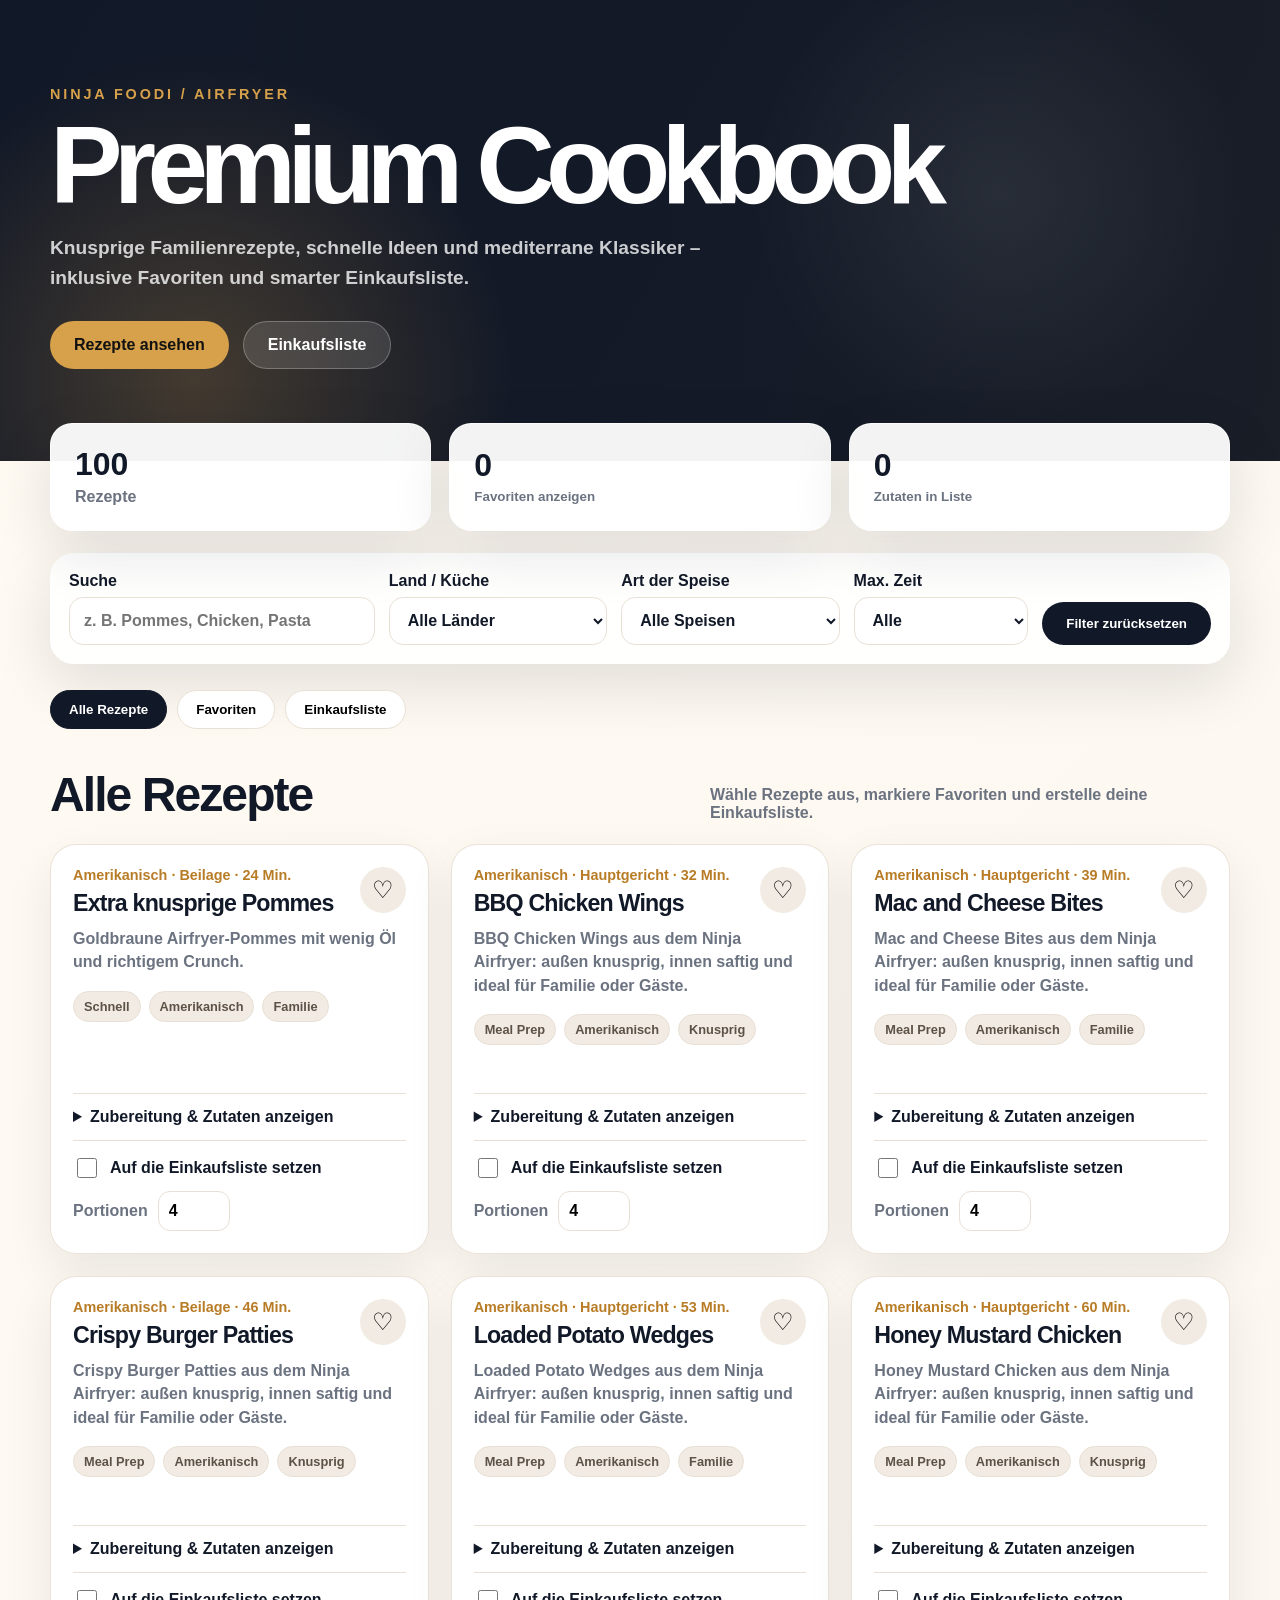
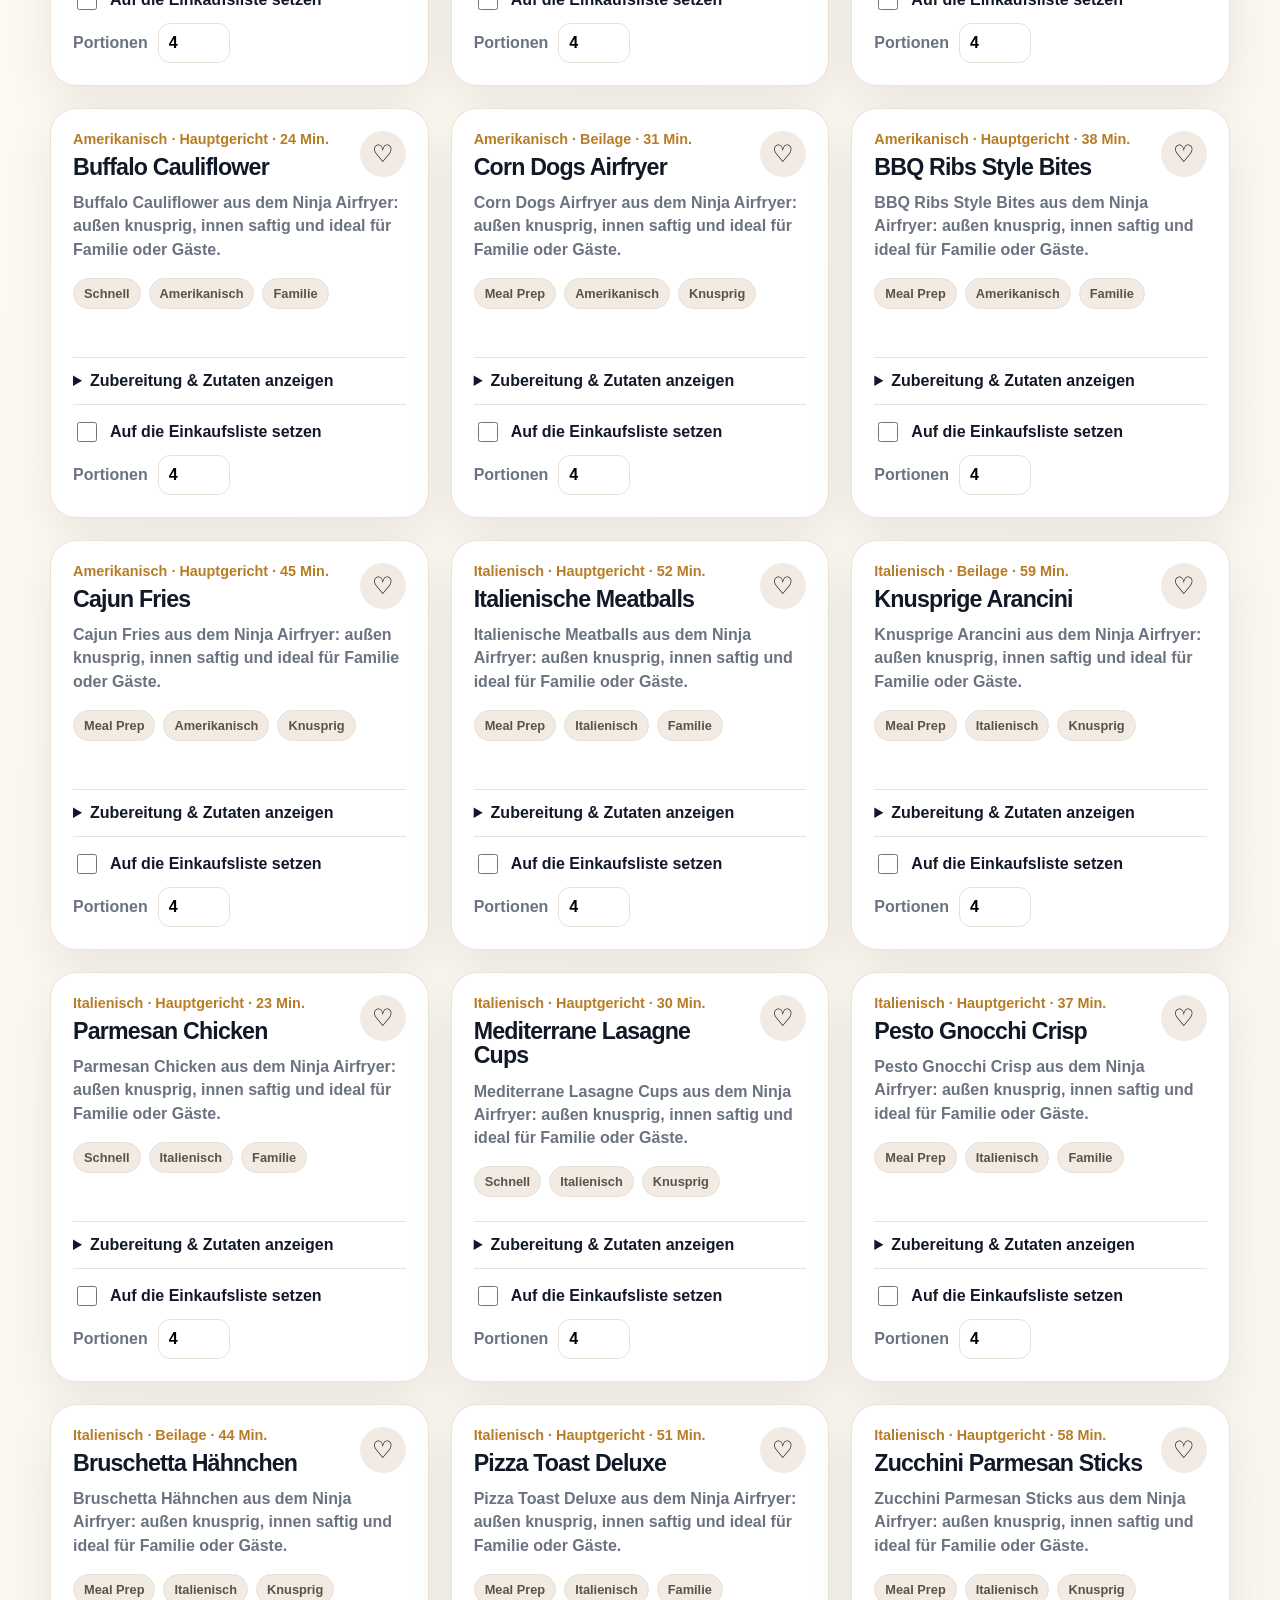
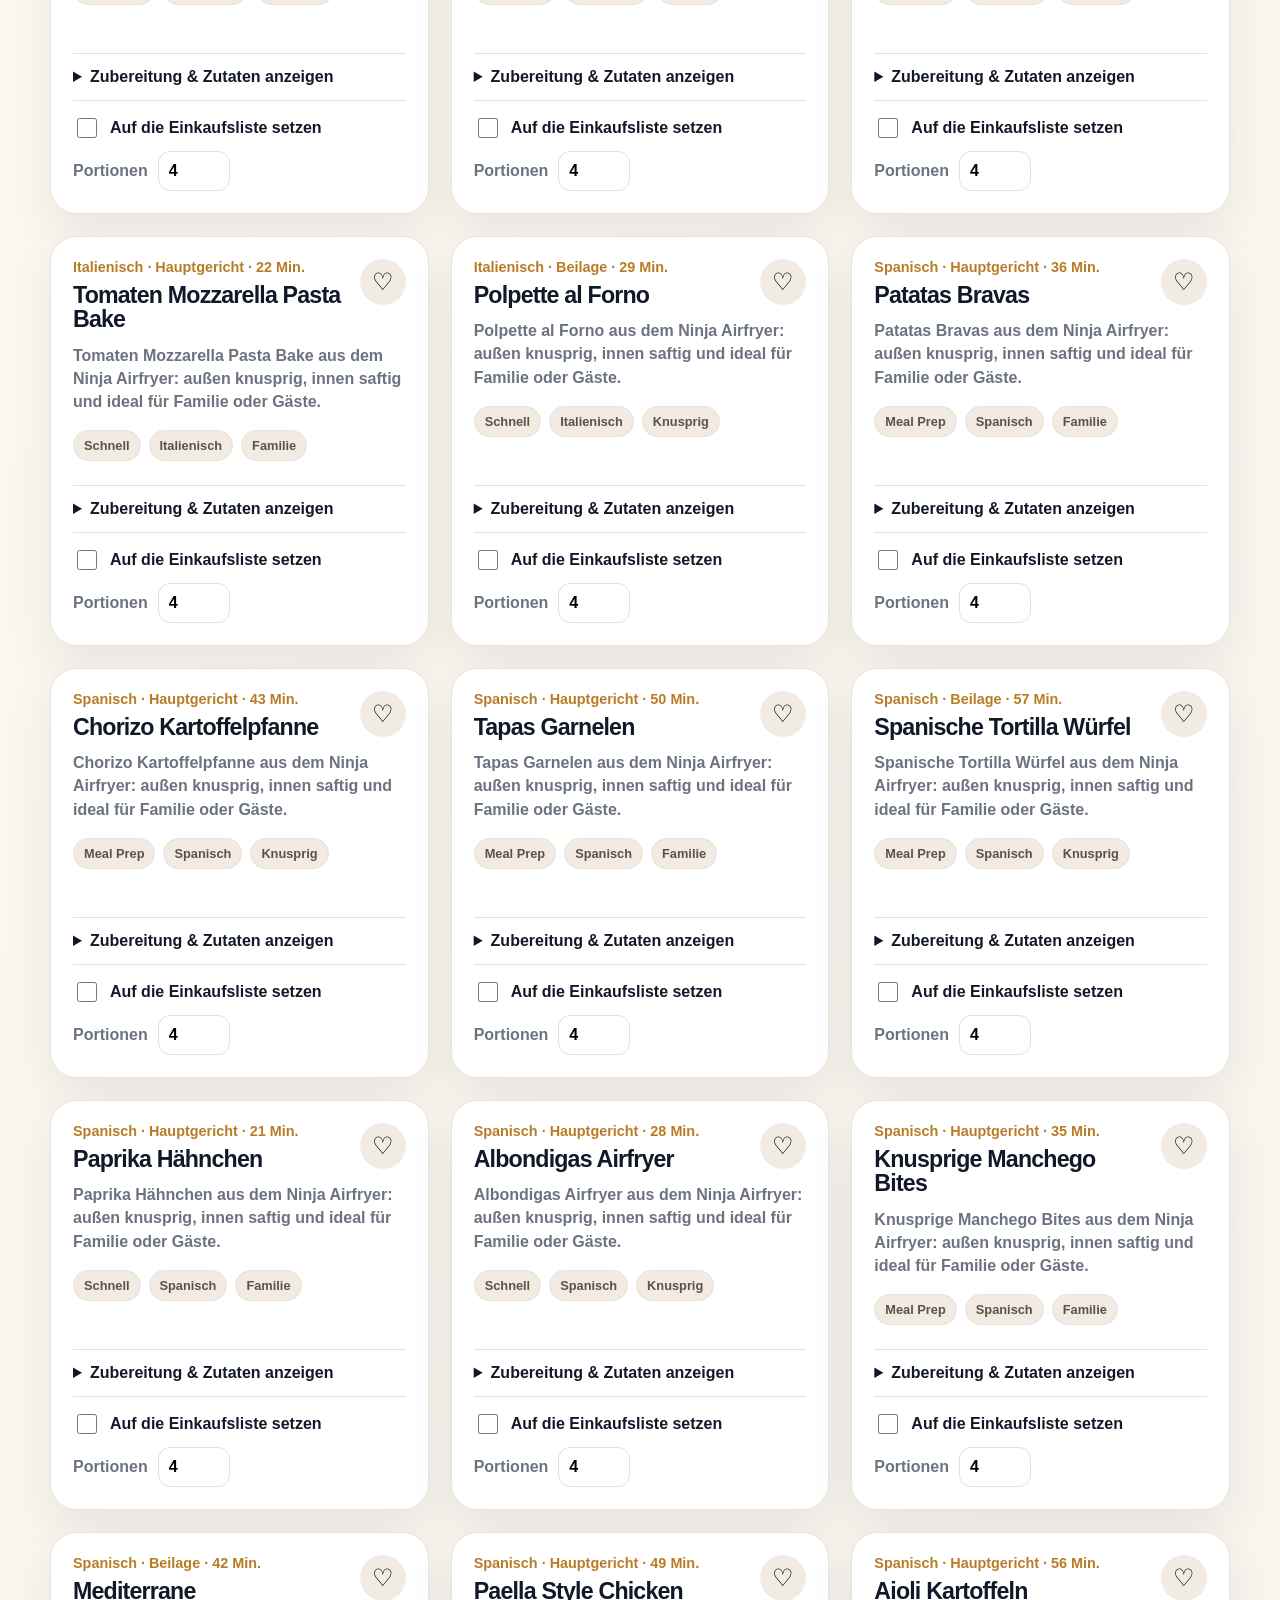
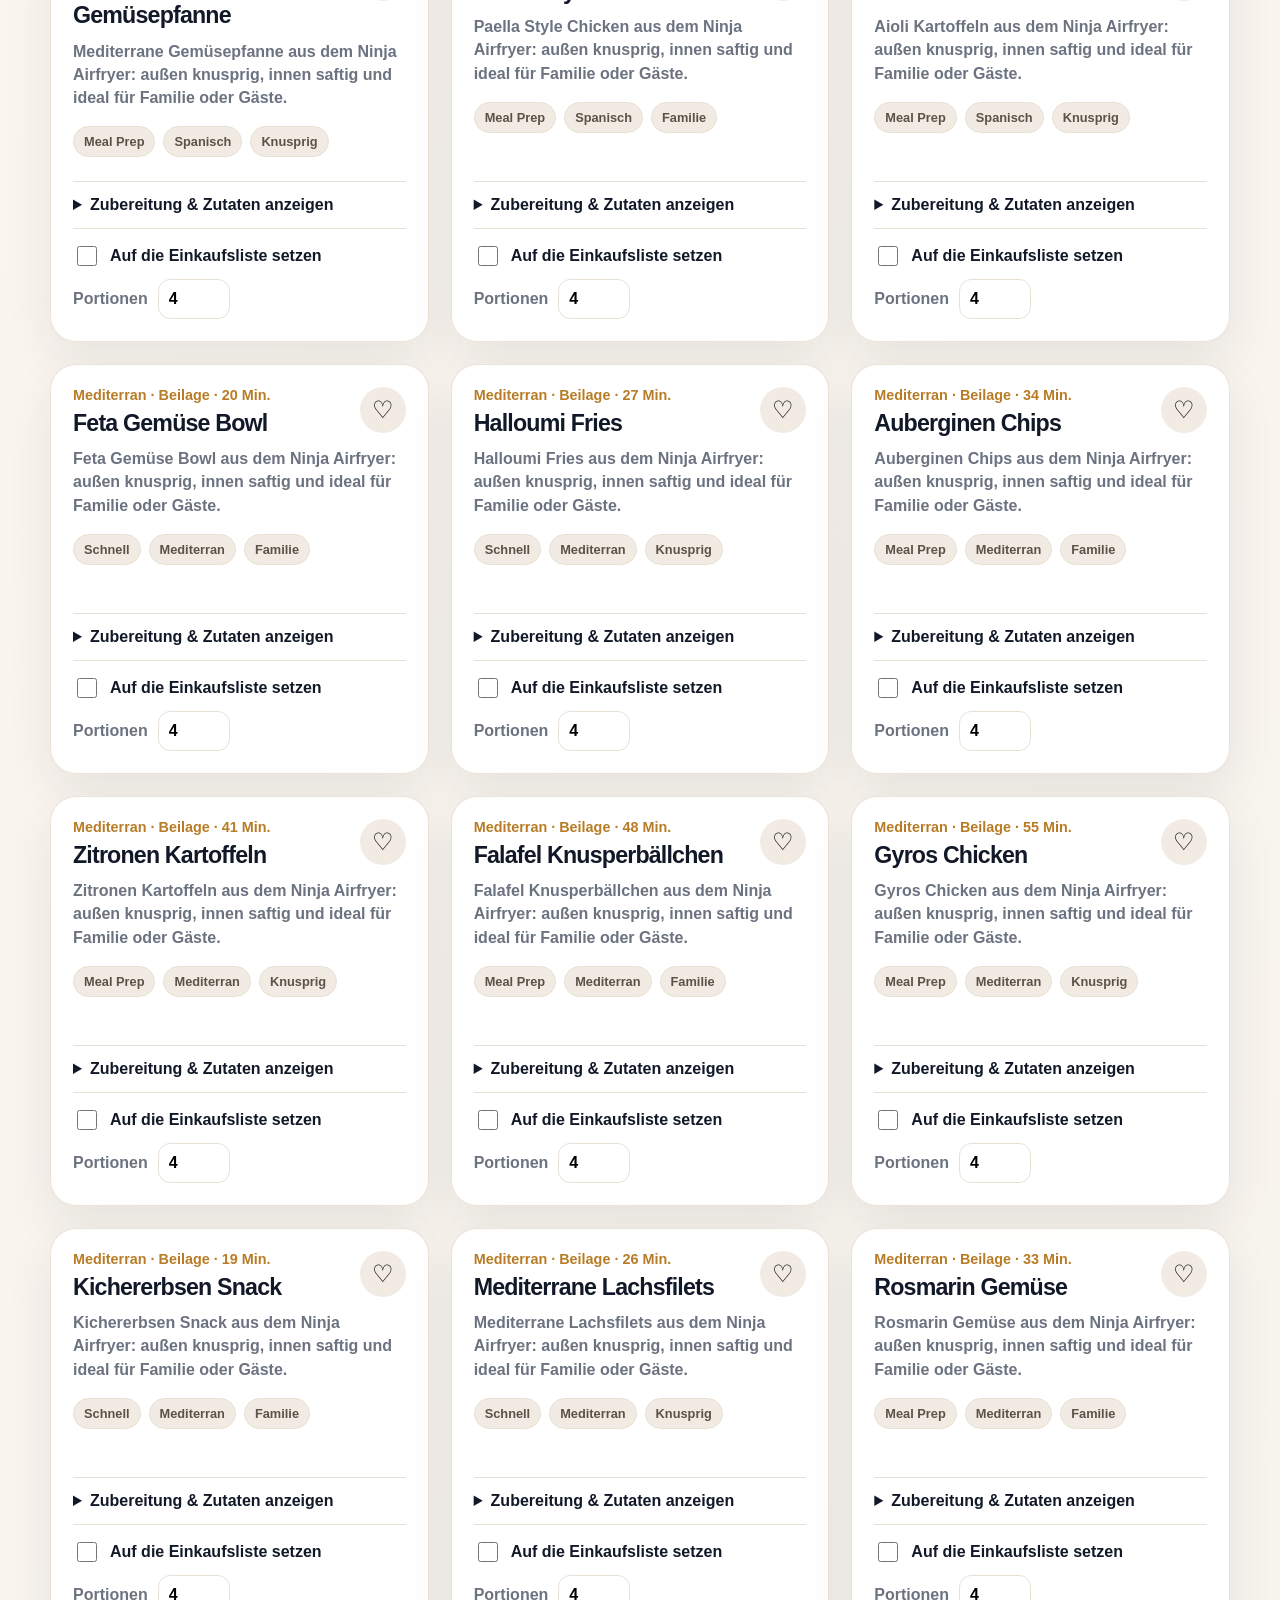
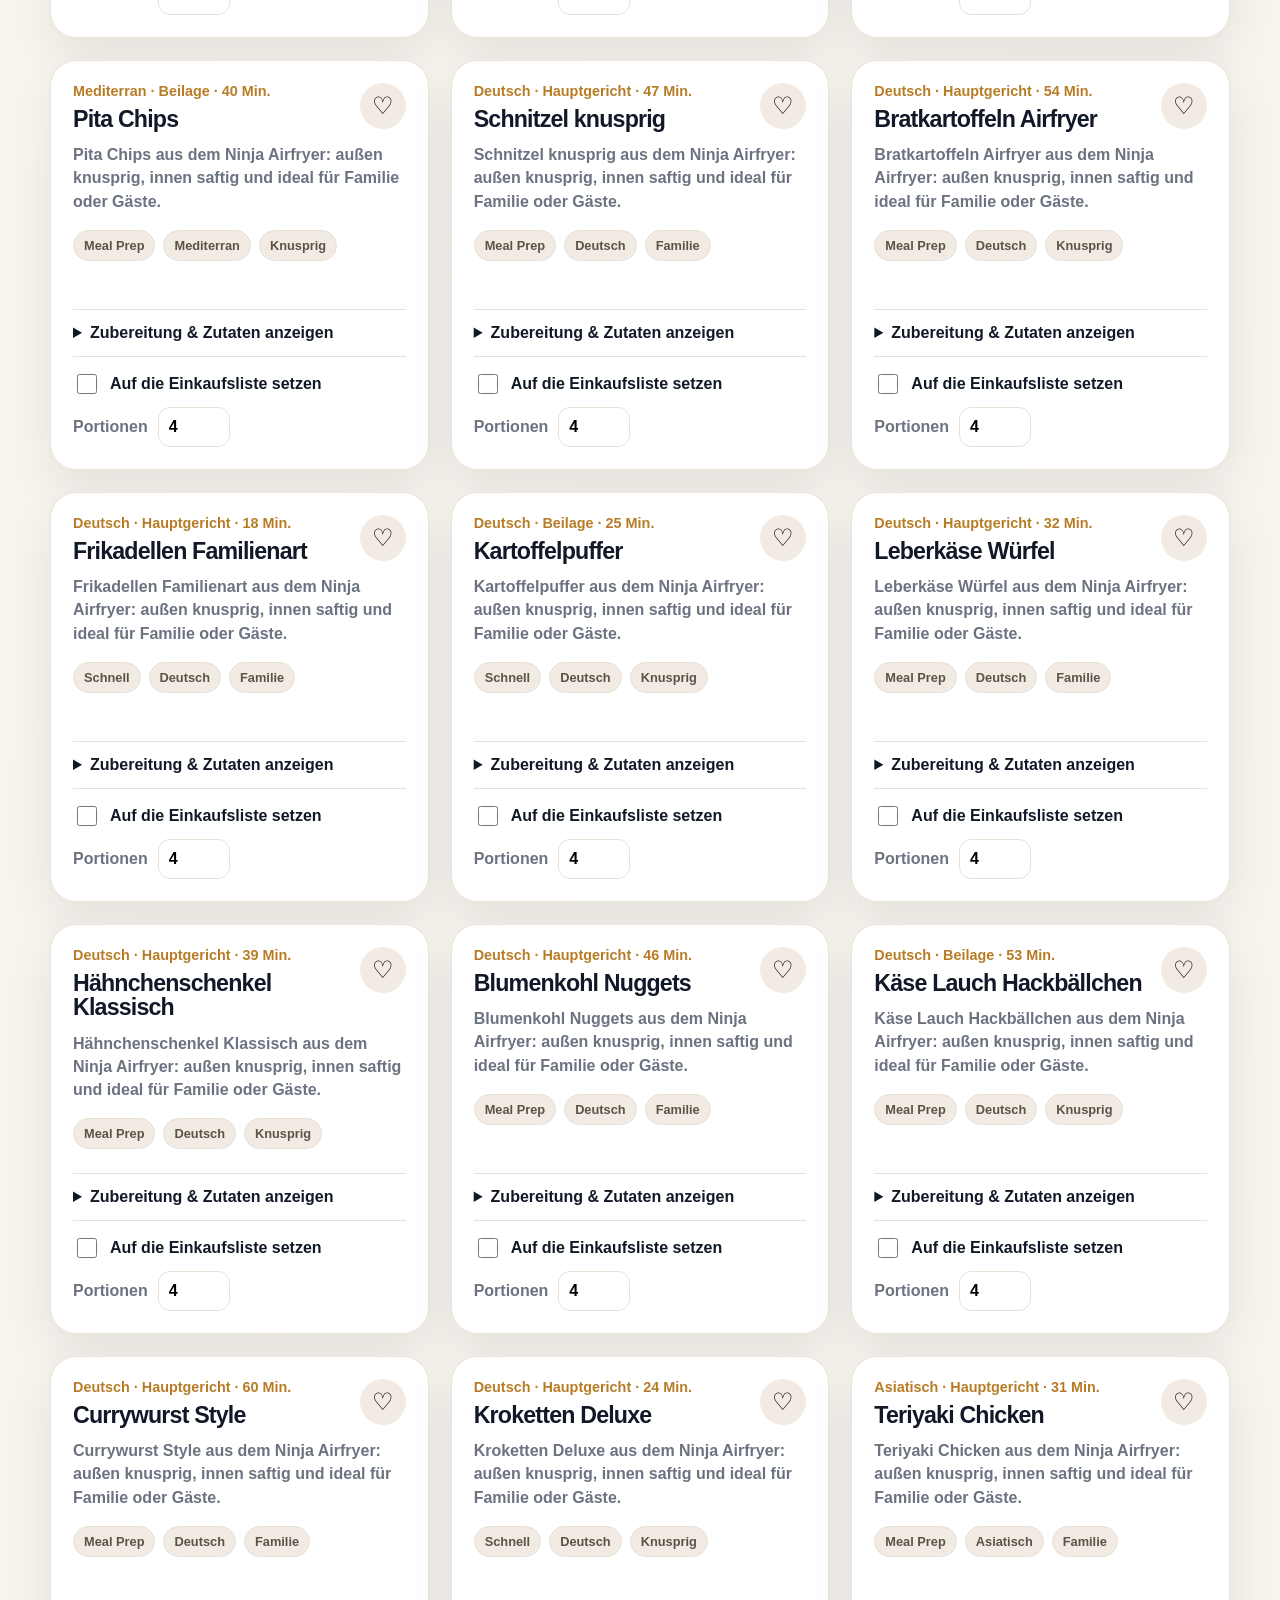
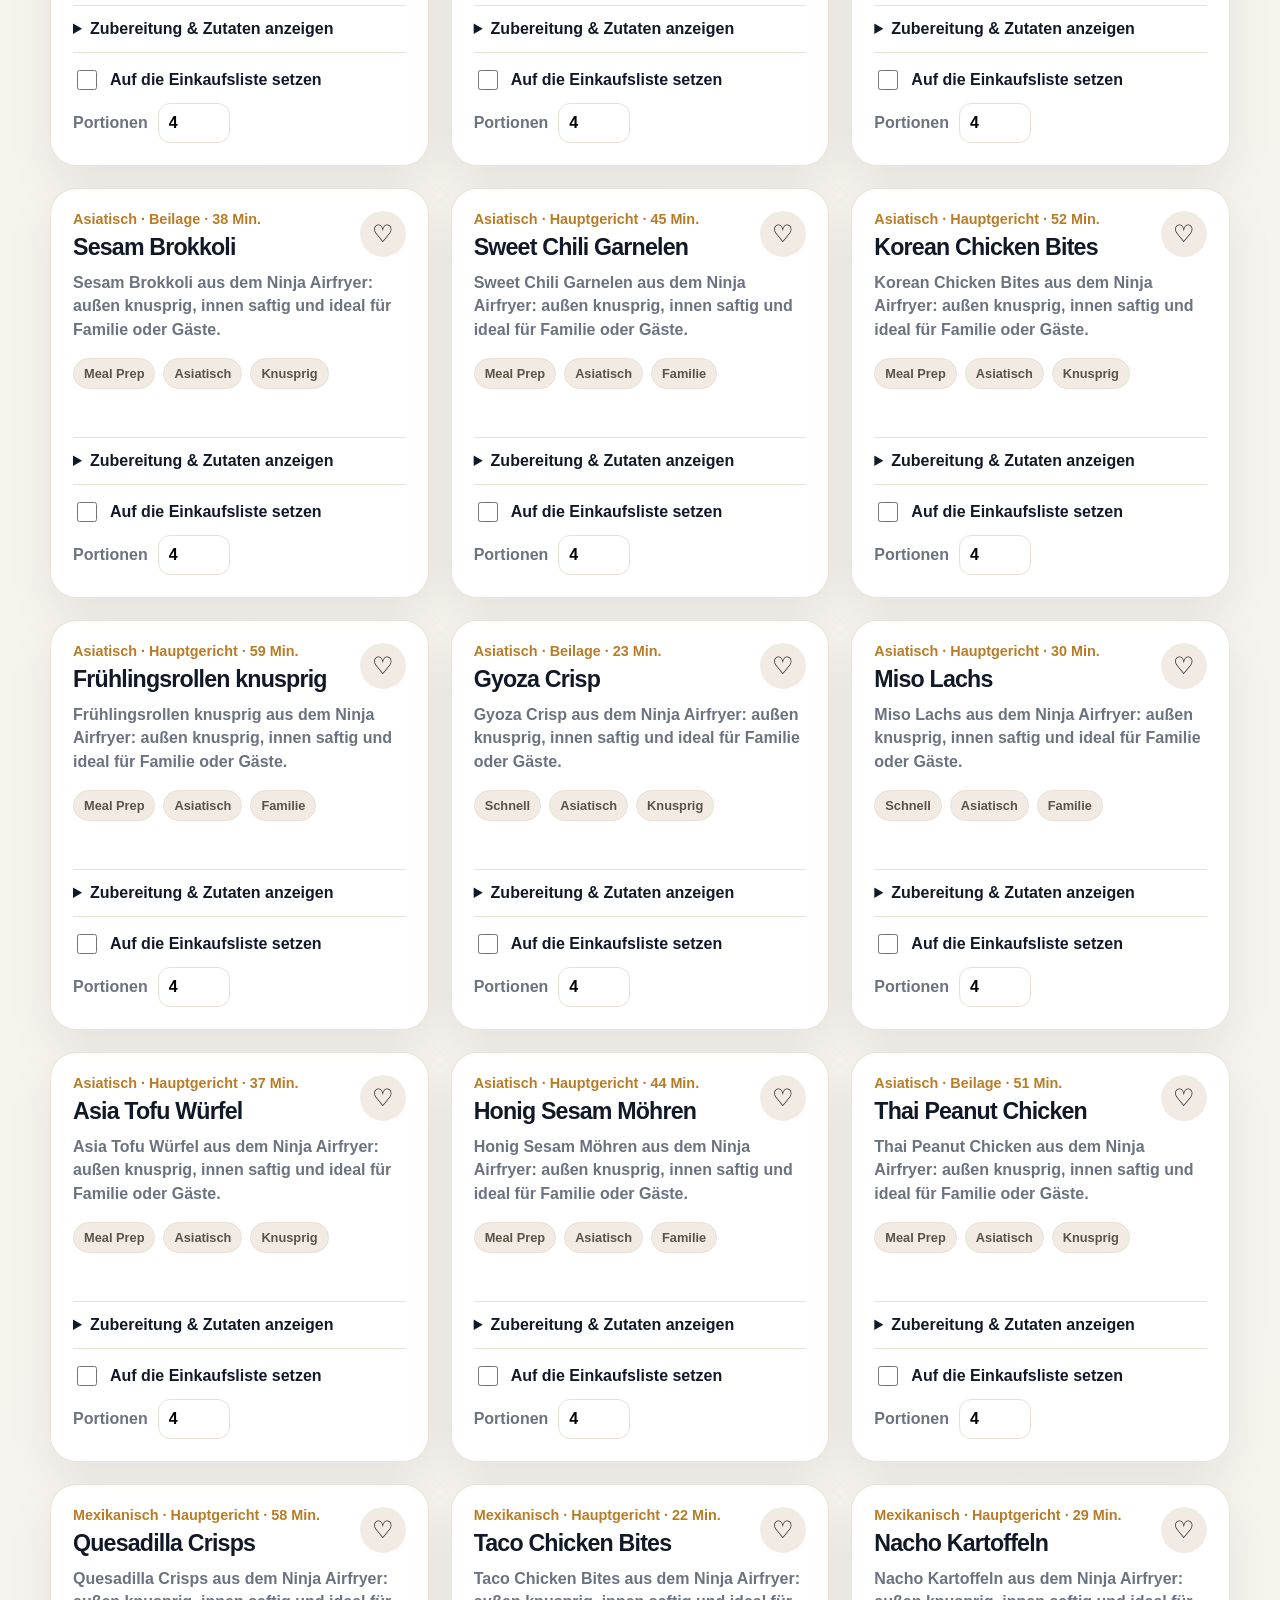
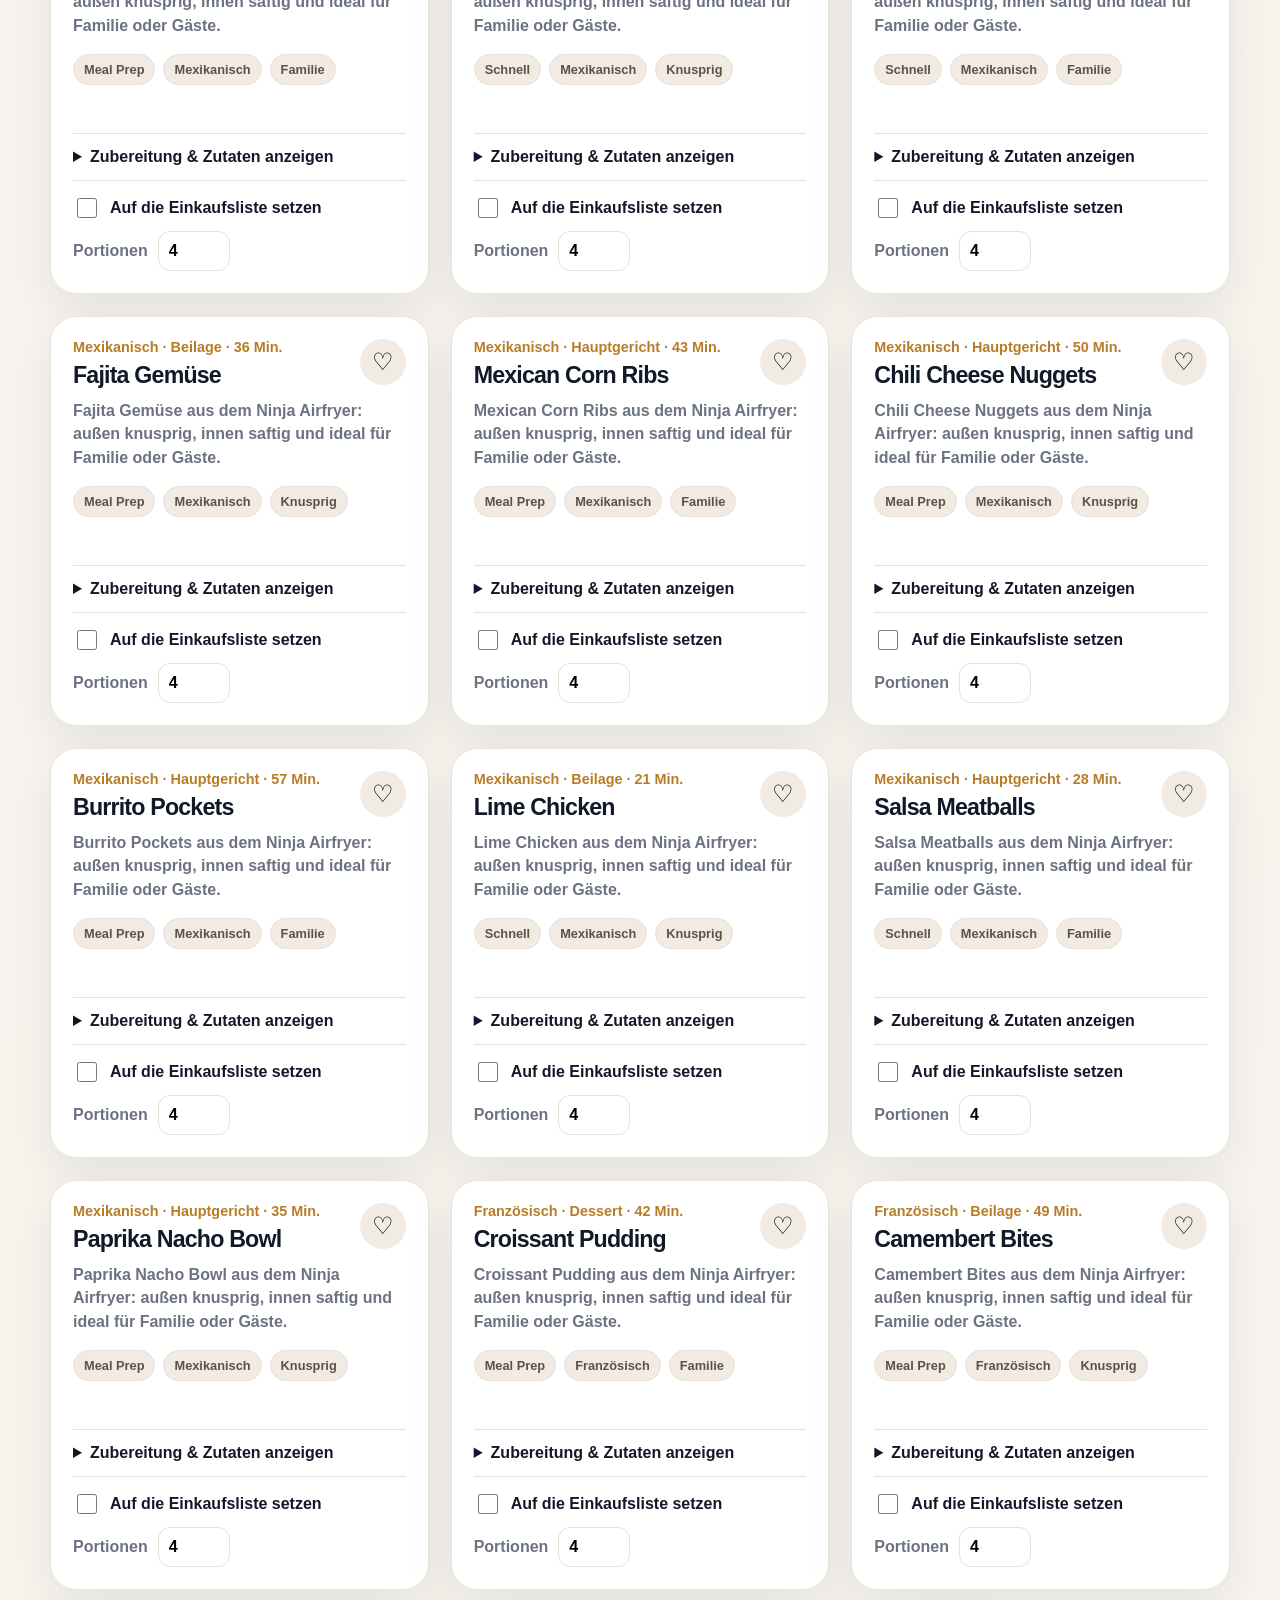
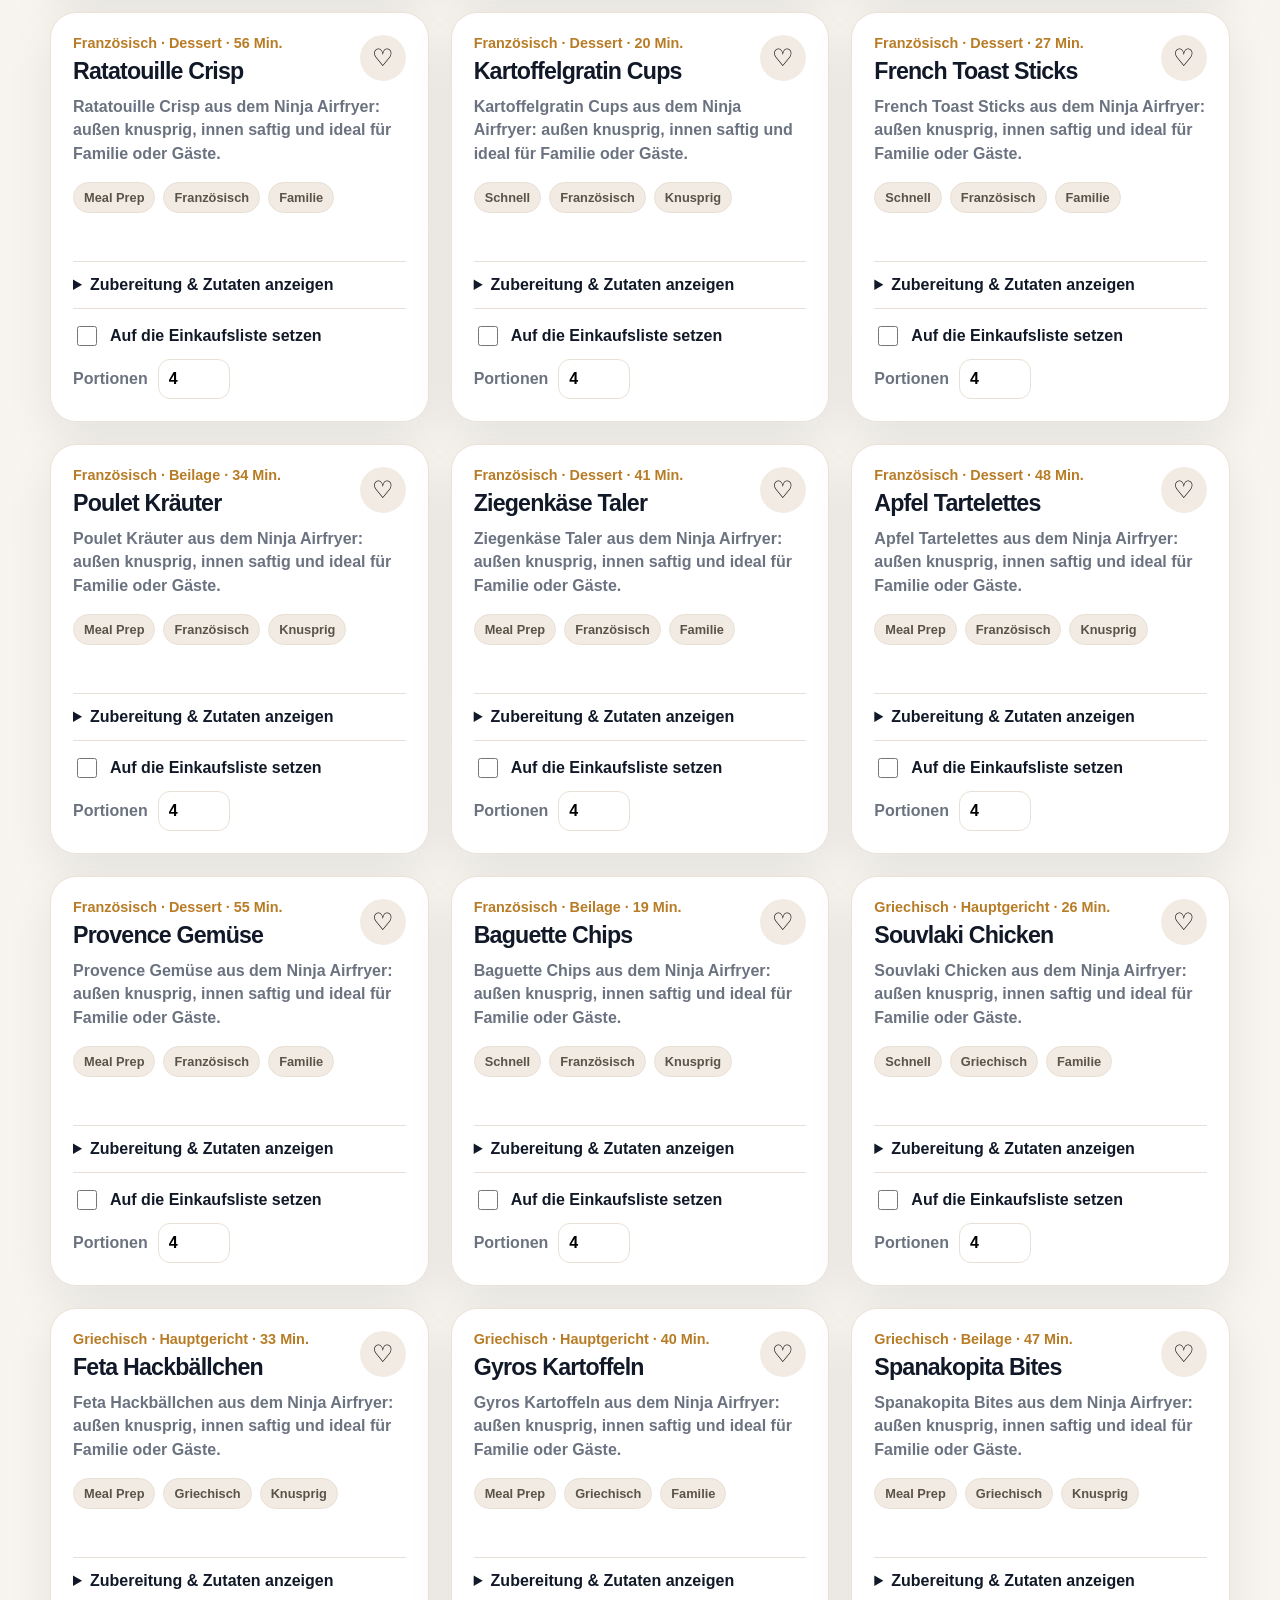
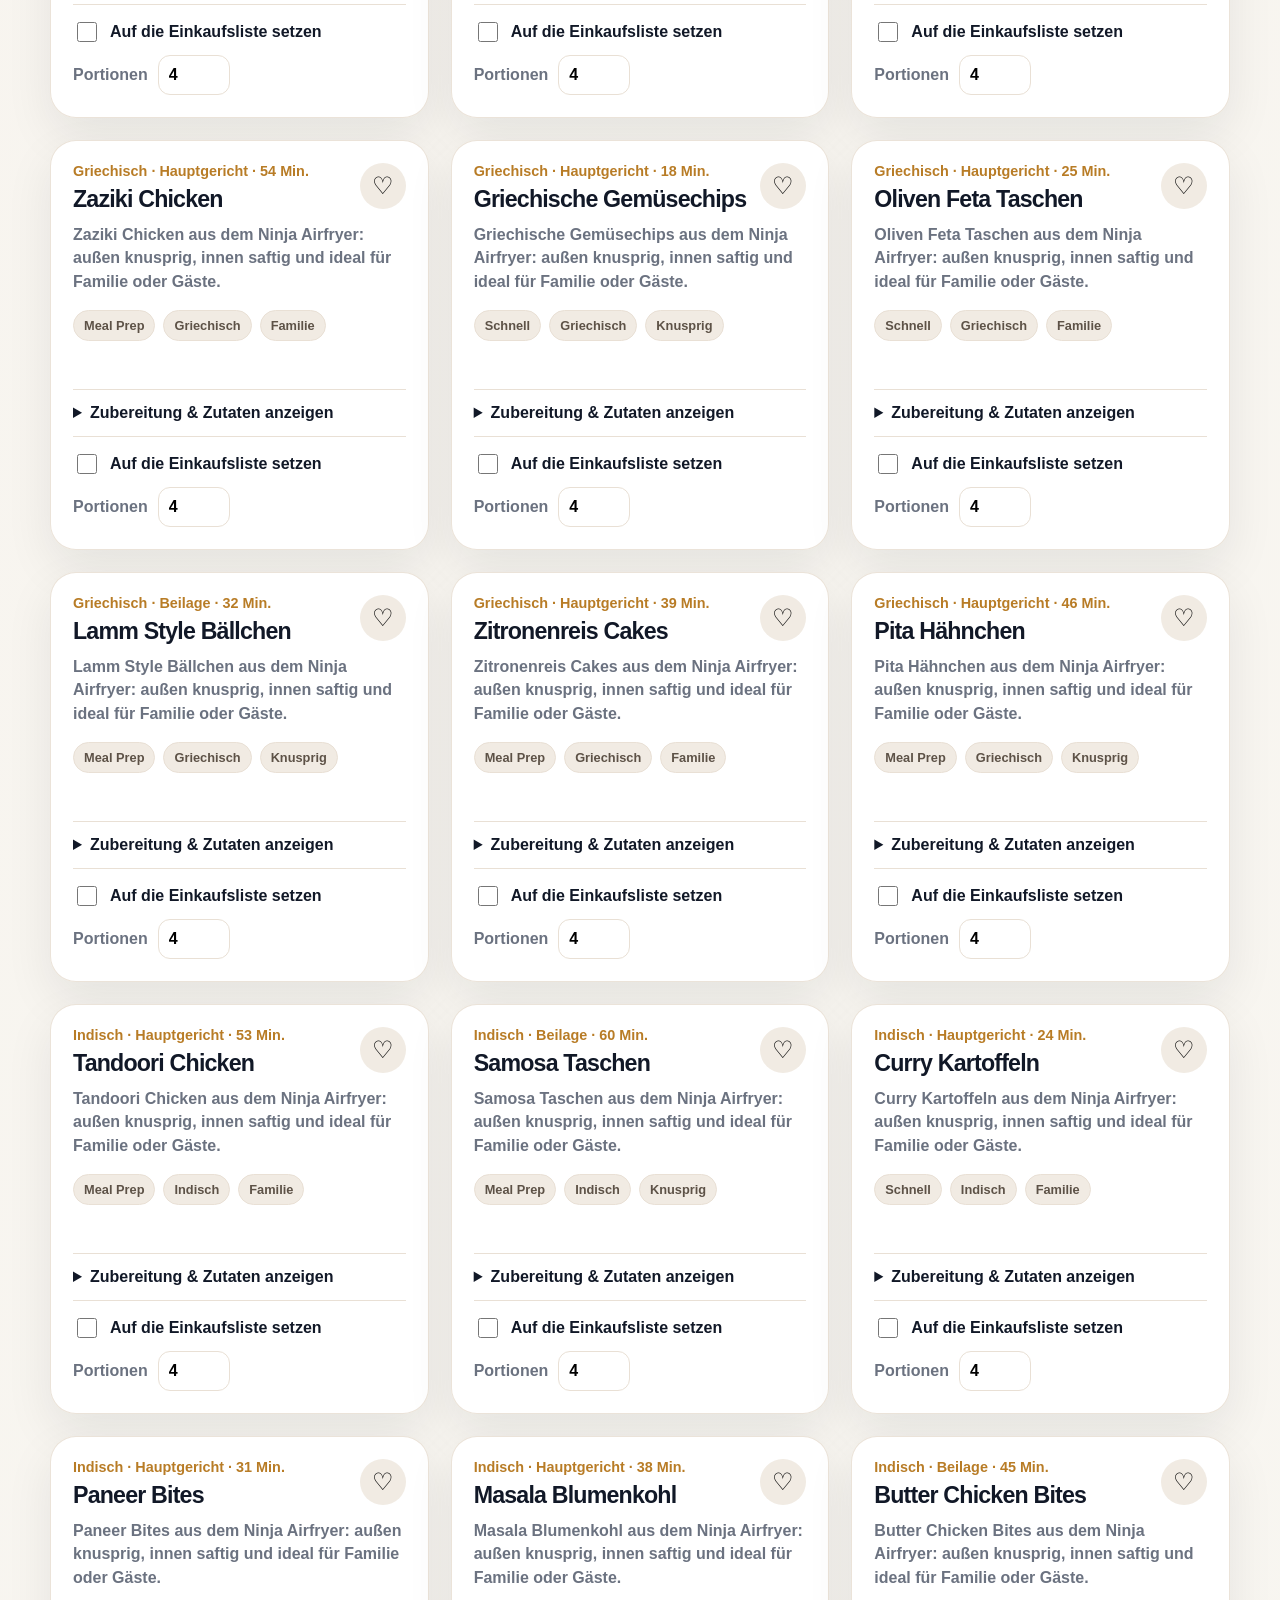
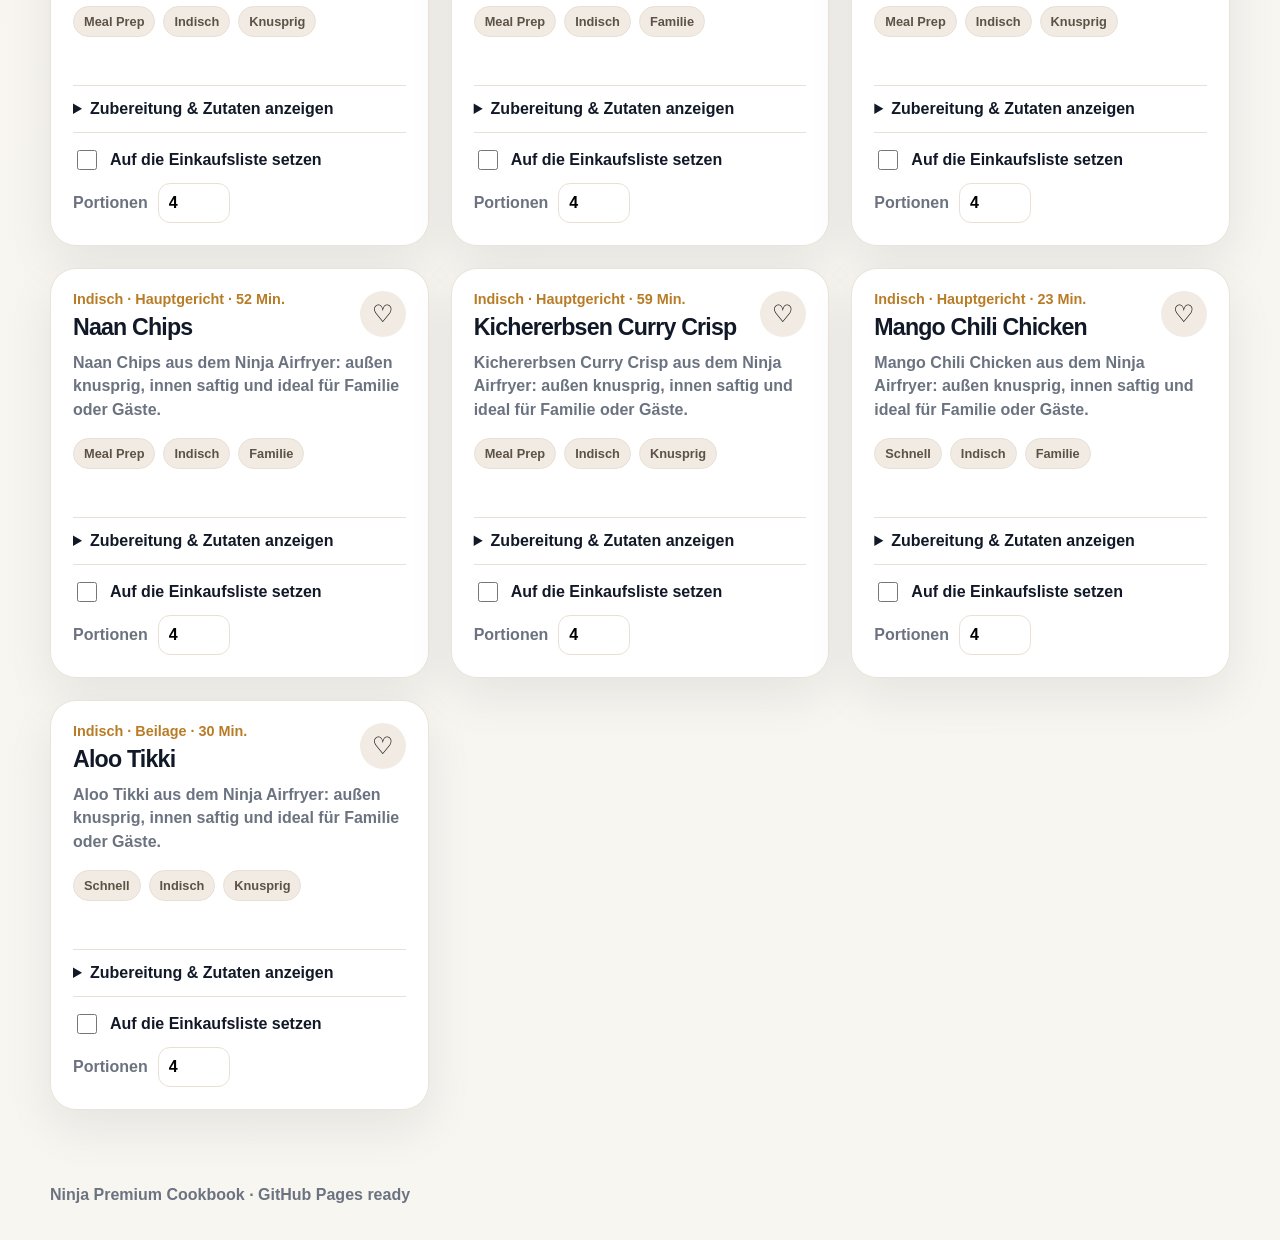
==== commit 7e61b7a8: "Add files via upload" ====
--- a/index.html
+++ b/index.html
@@ -5,7 +5,7 @@
   <meta name="viewport" content="width=device-width, initial-scale=1" />
   <title>Ninja Premium Cookbook</title>
   <meta name="description" content="Premium Ninja Foodi und Airfryer Cookbook mit Rezepten, Favoriten und smarter Einkaufsliste." />
-  <link rel="stylesheet" href="style.css" />
+  <link rel="stylesheet" href="style.css?v=4" />
 </head>
 <body>
   <header class="hero">
@@ -67,7 +67,7 @@
   <footer class="footer">
     <div class="container">Ninja Premium Cookbook · GitHub Pages ready</div>
   </footer>
-  <script src="recipes.js"></script>
-  <script src="script.js"></script>
+  <script src="recipes.js?v=4"></script>
+  <script src="script.js?v=4"></script>
 </body>
 </html>
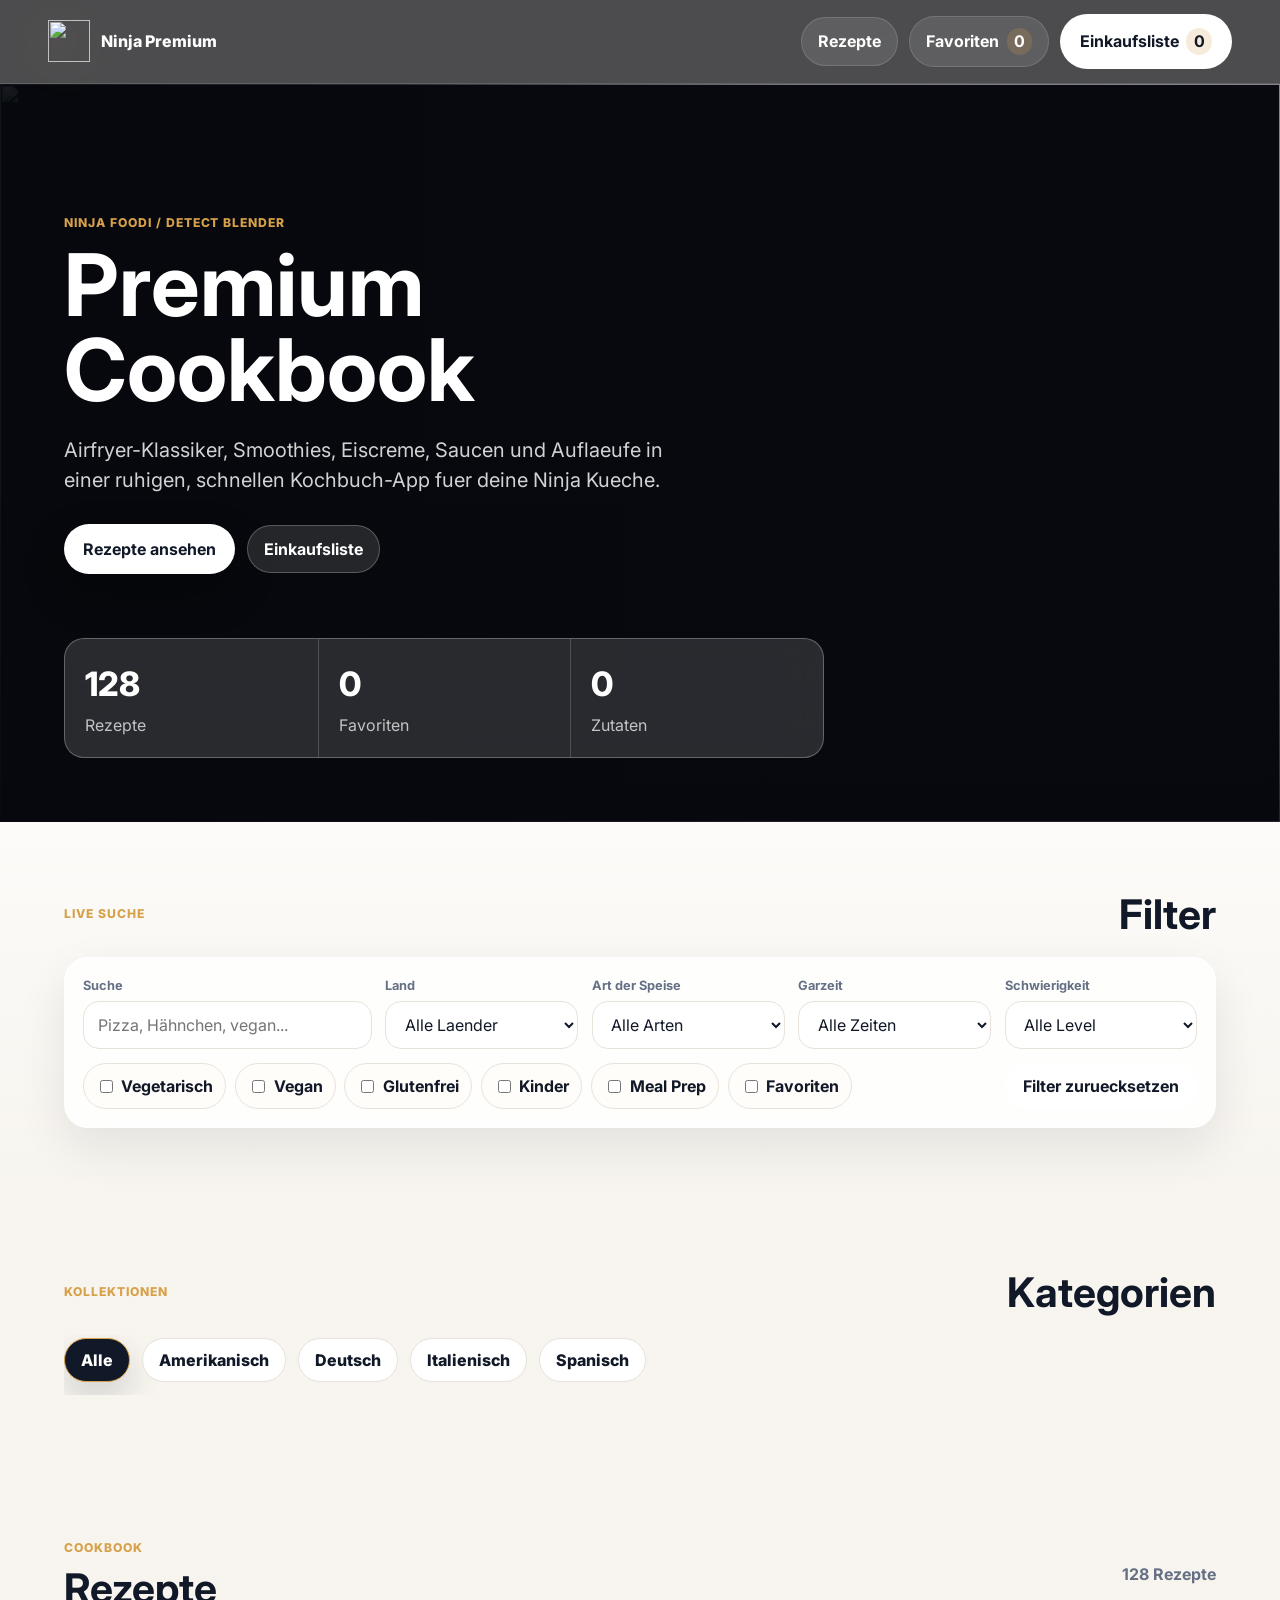
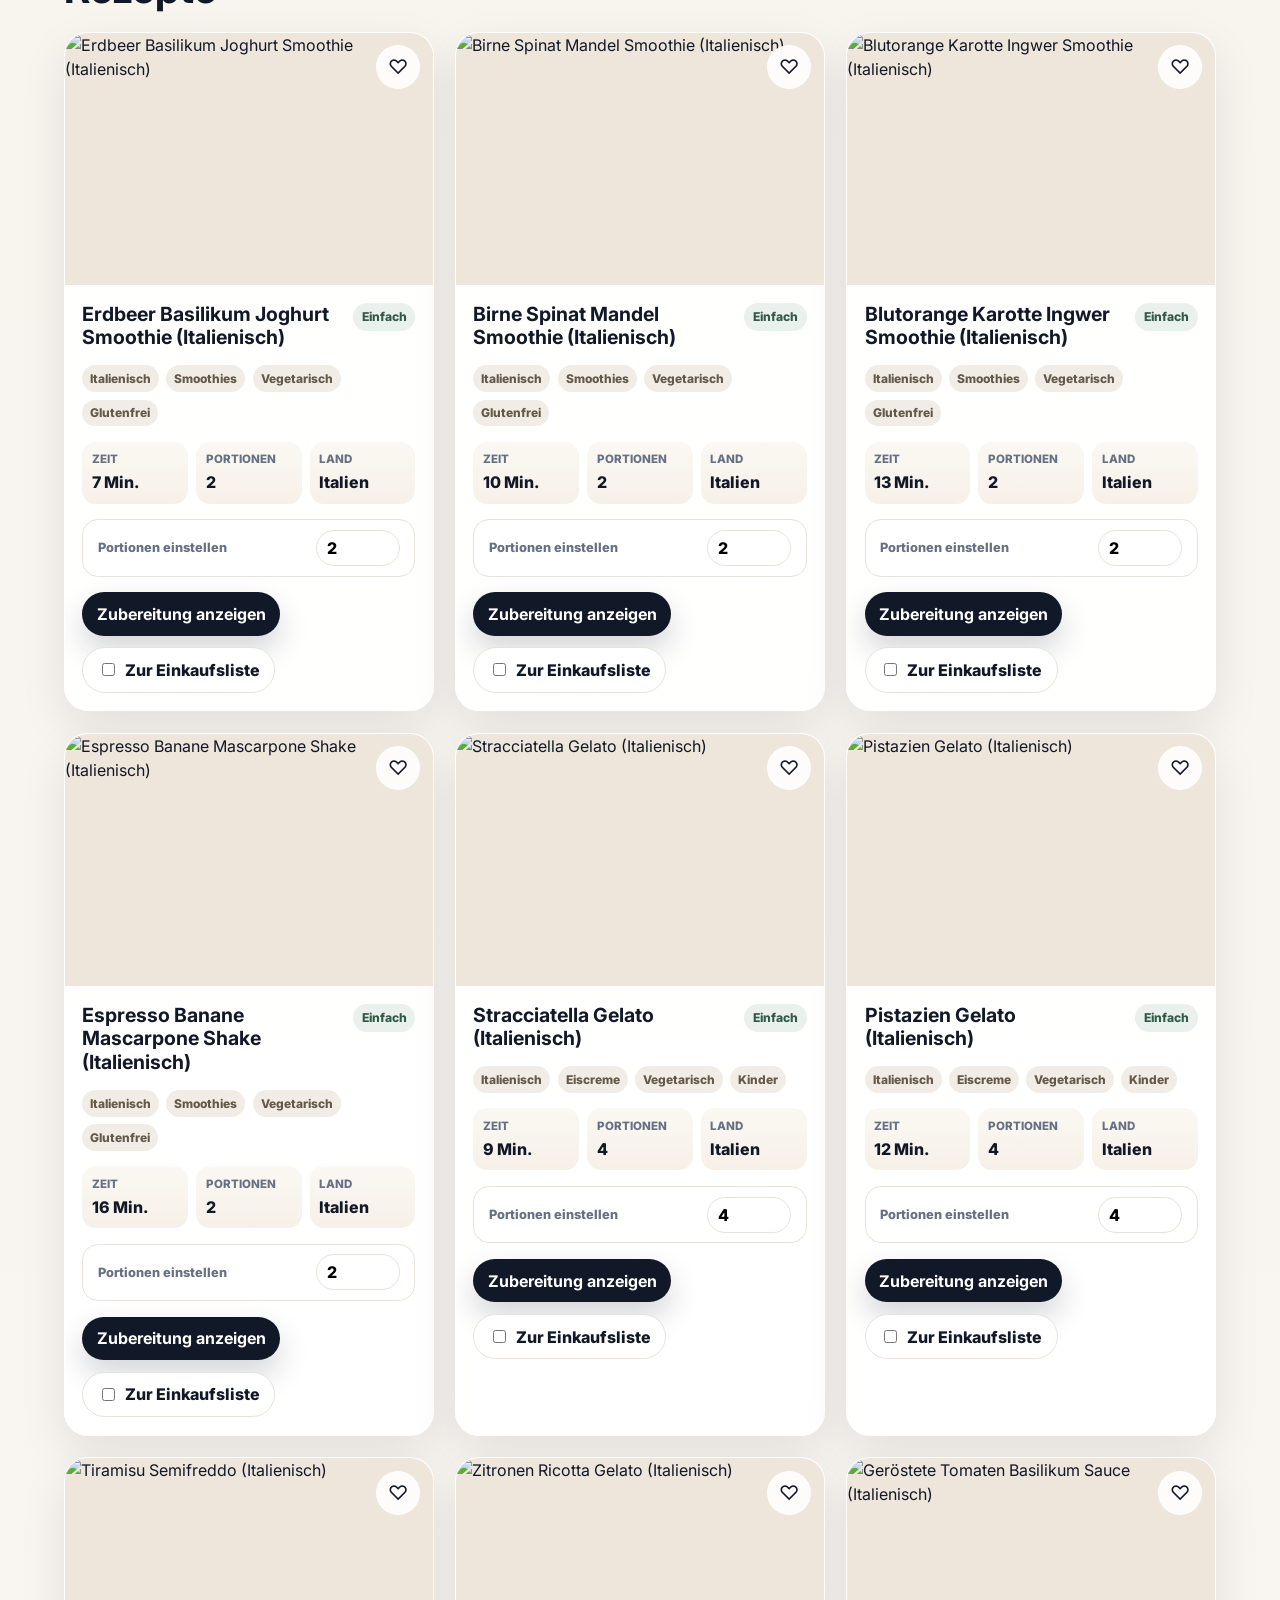
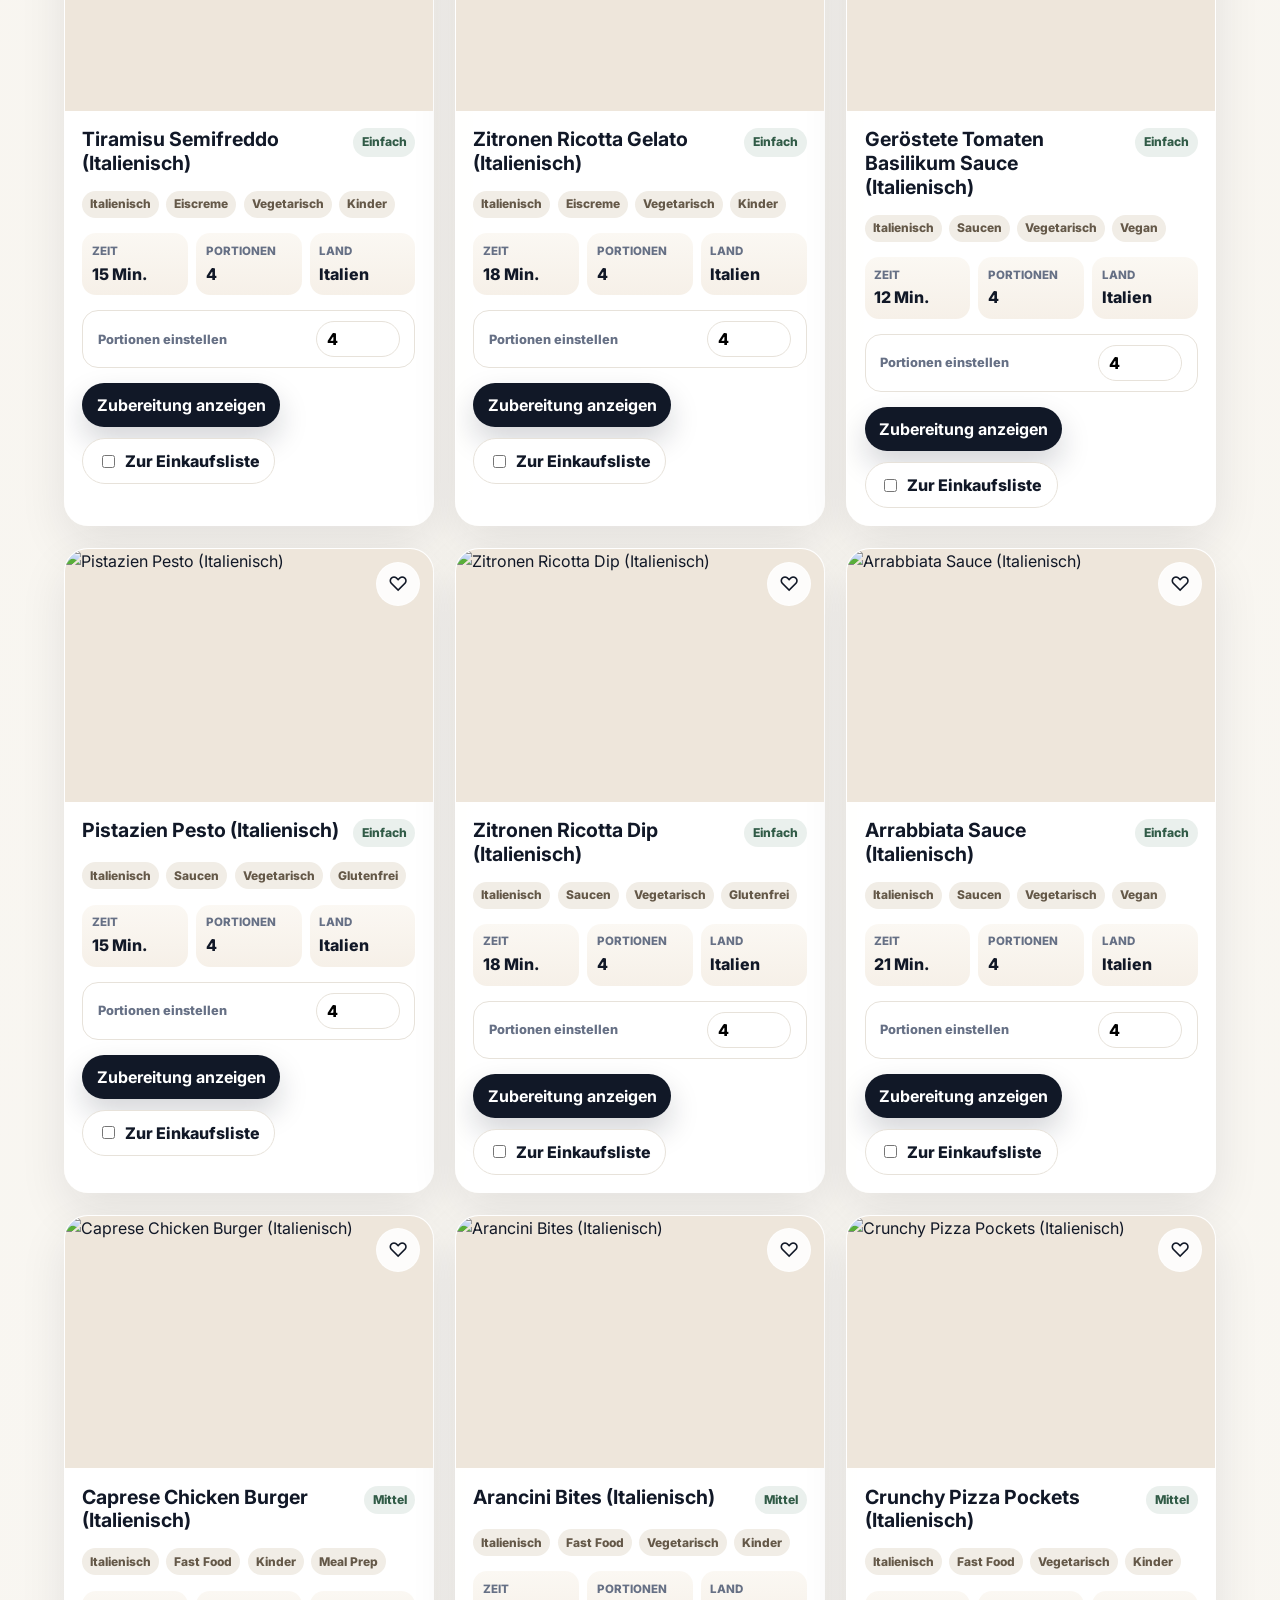
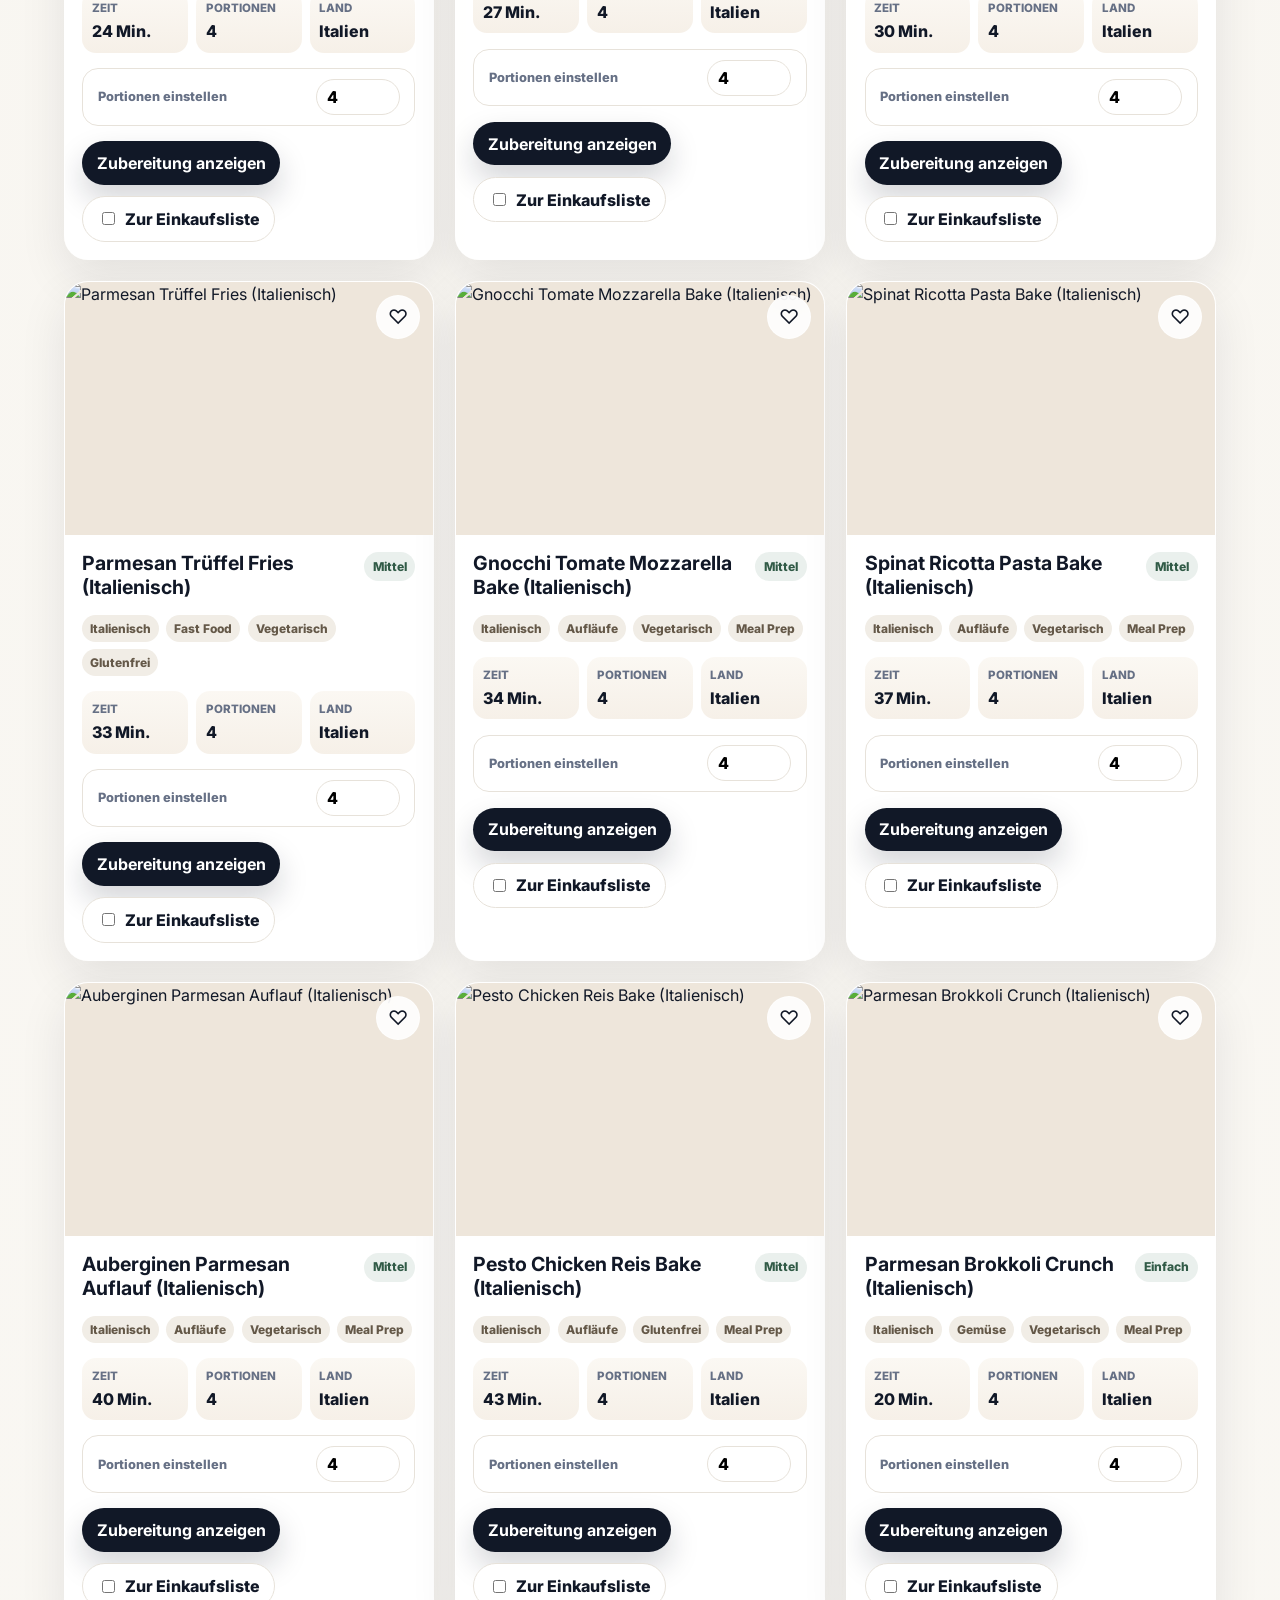
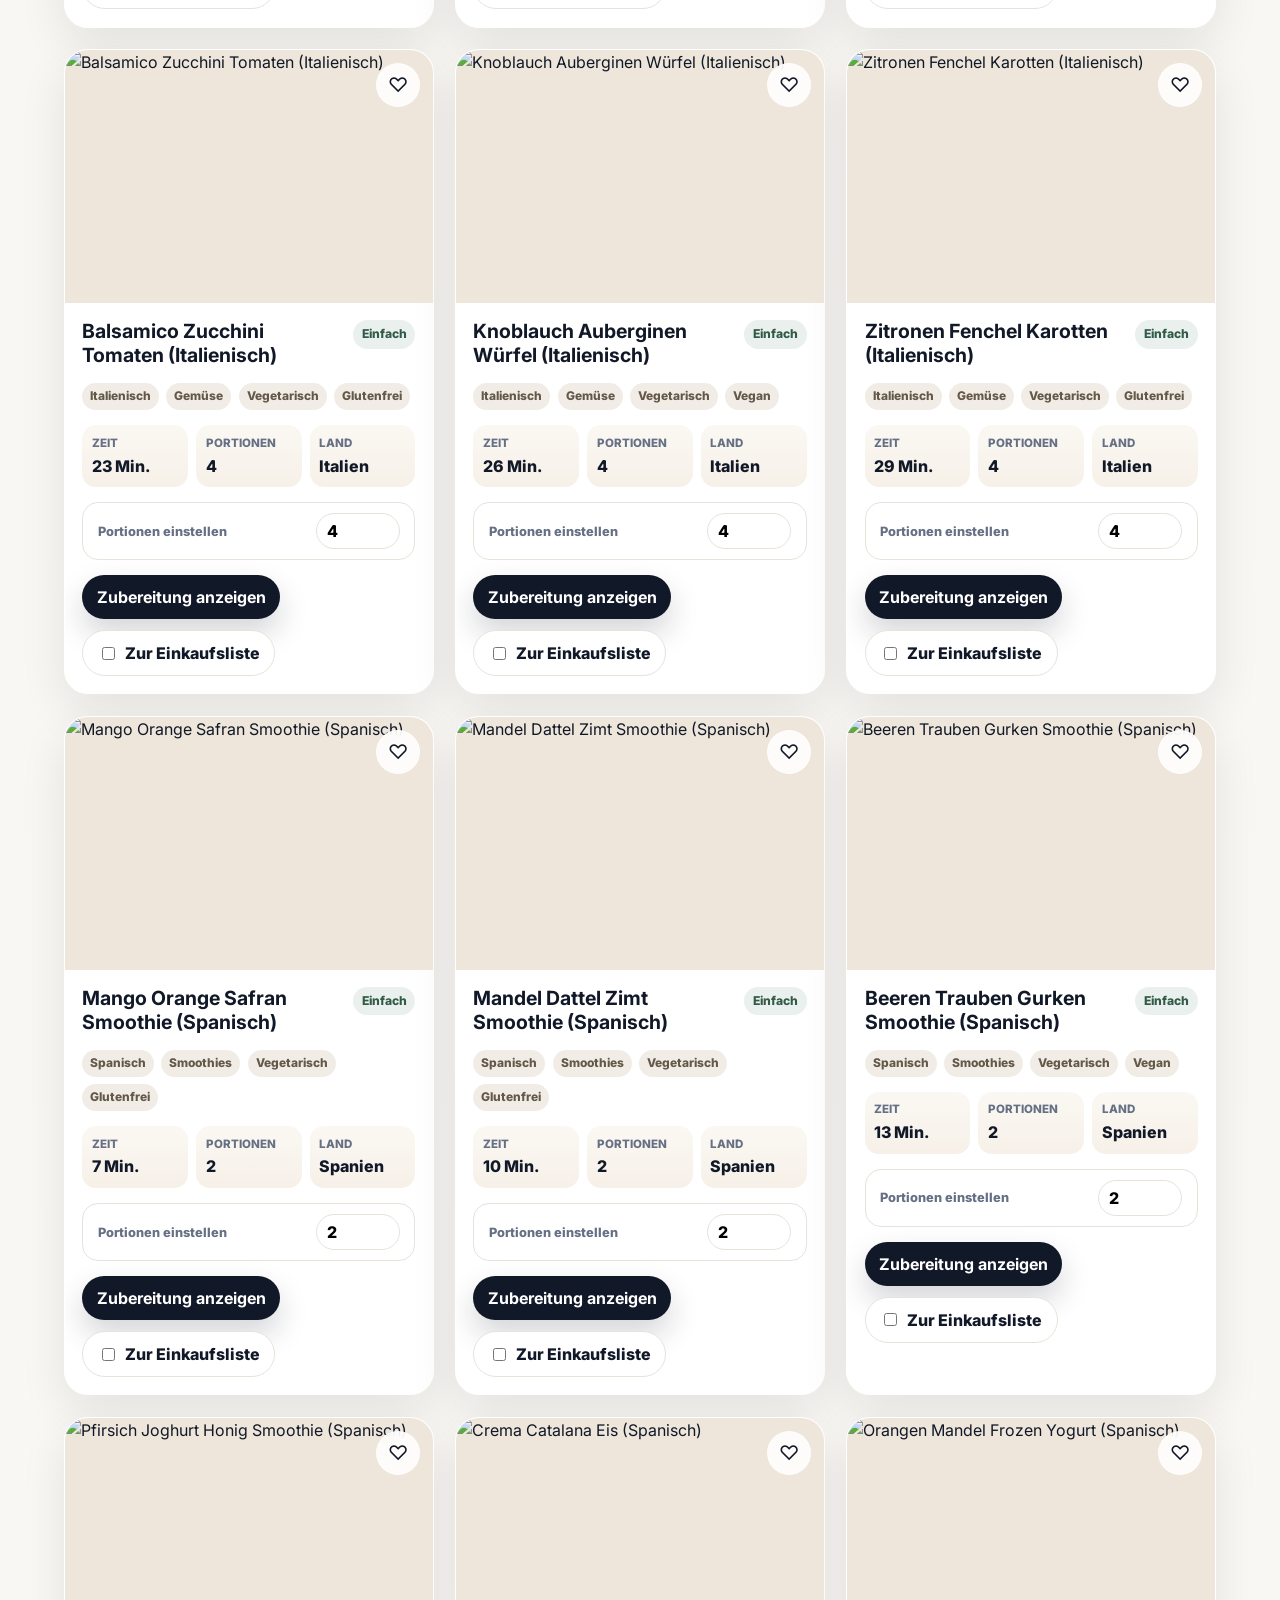
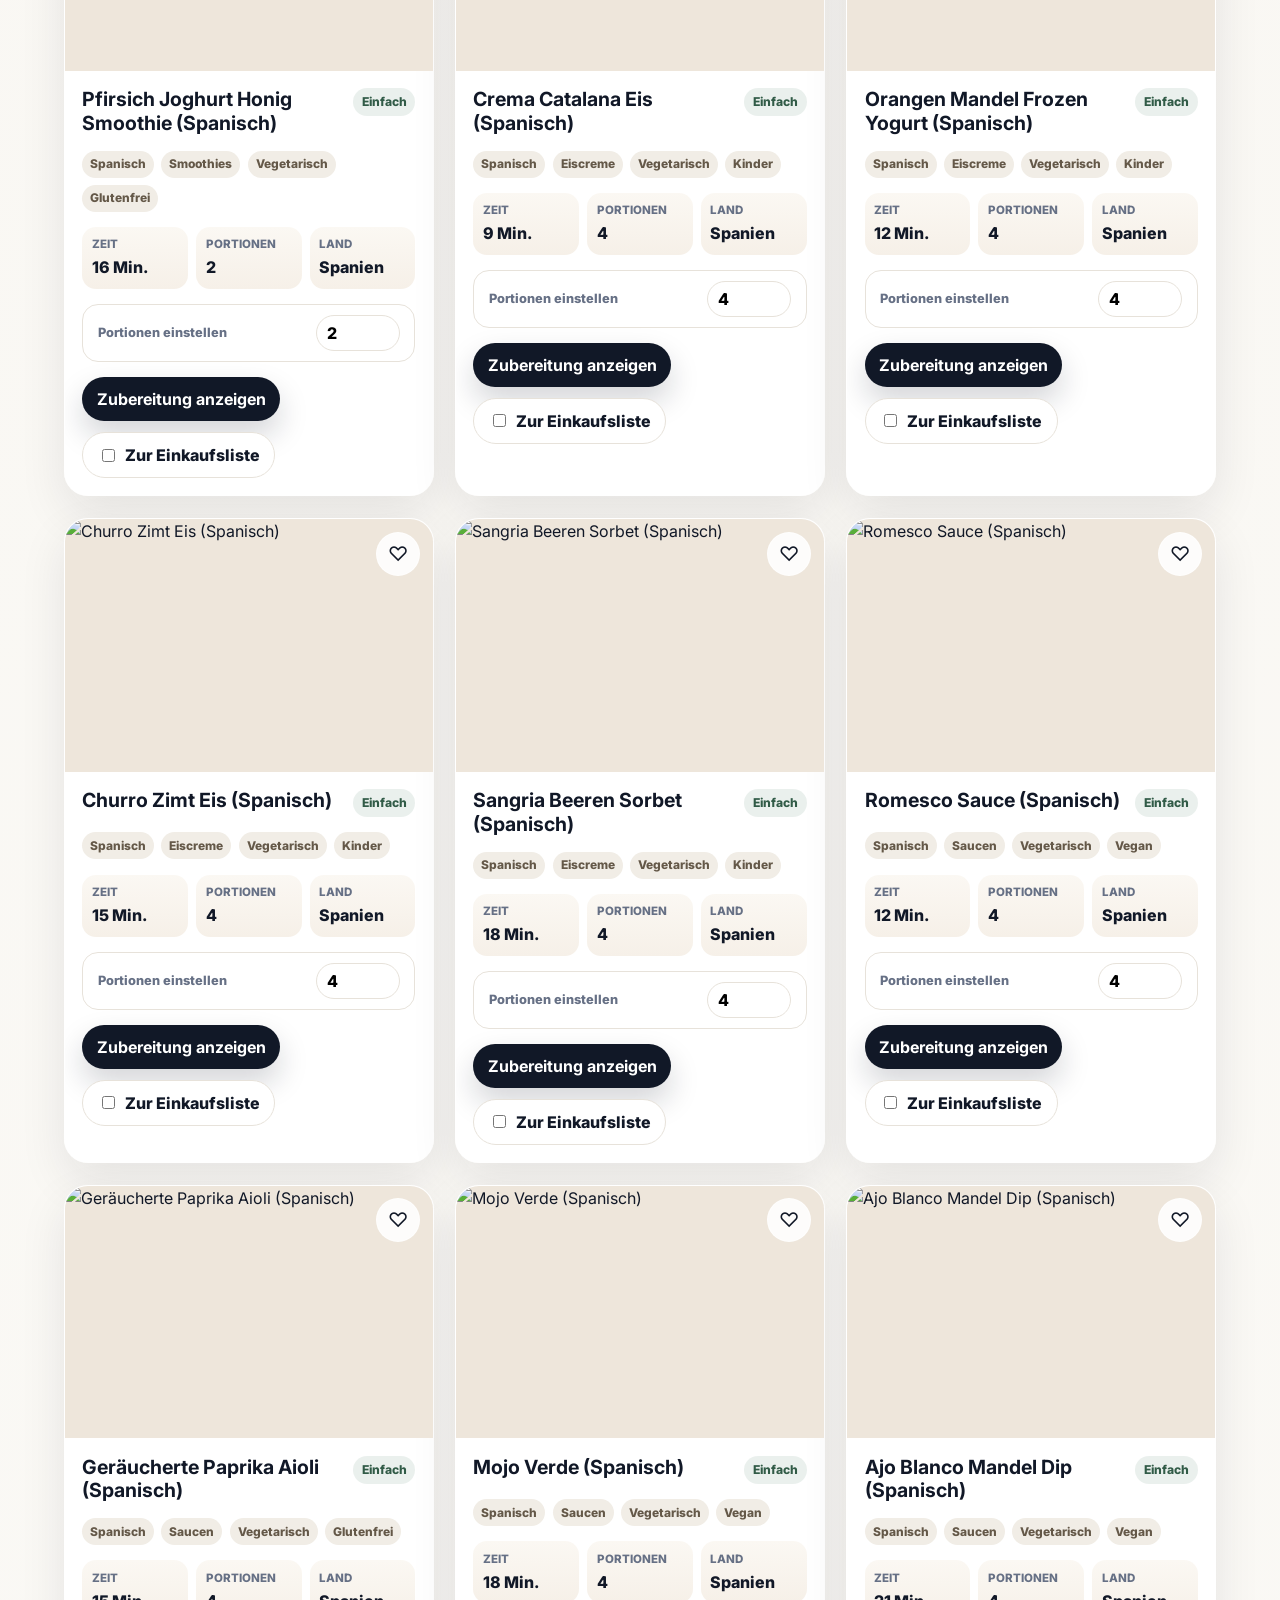
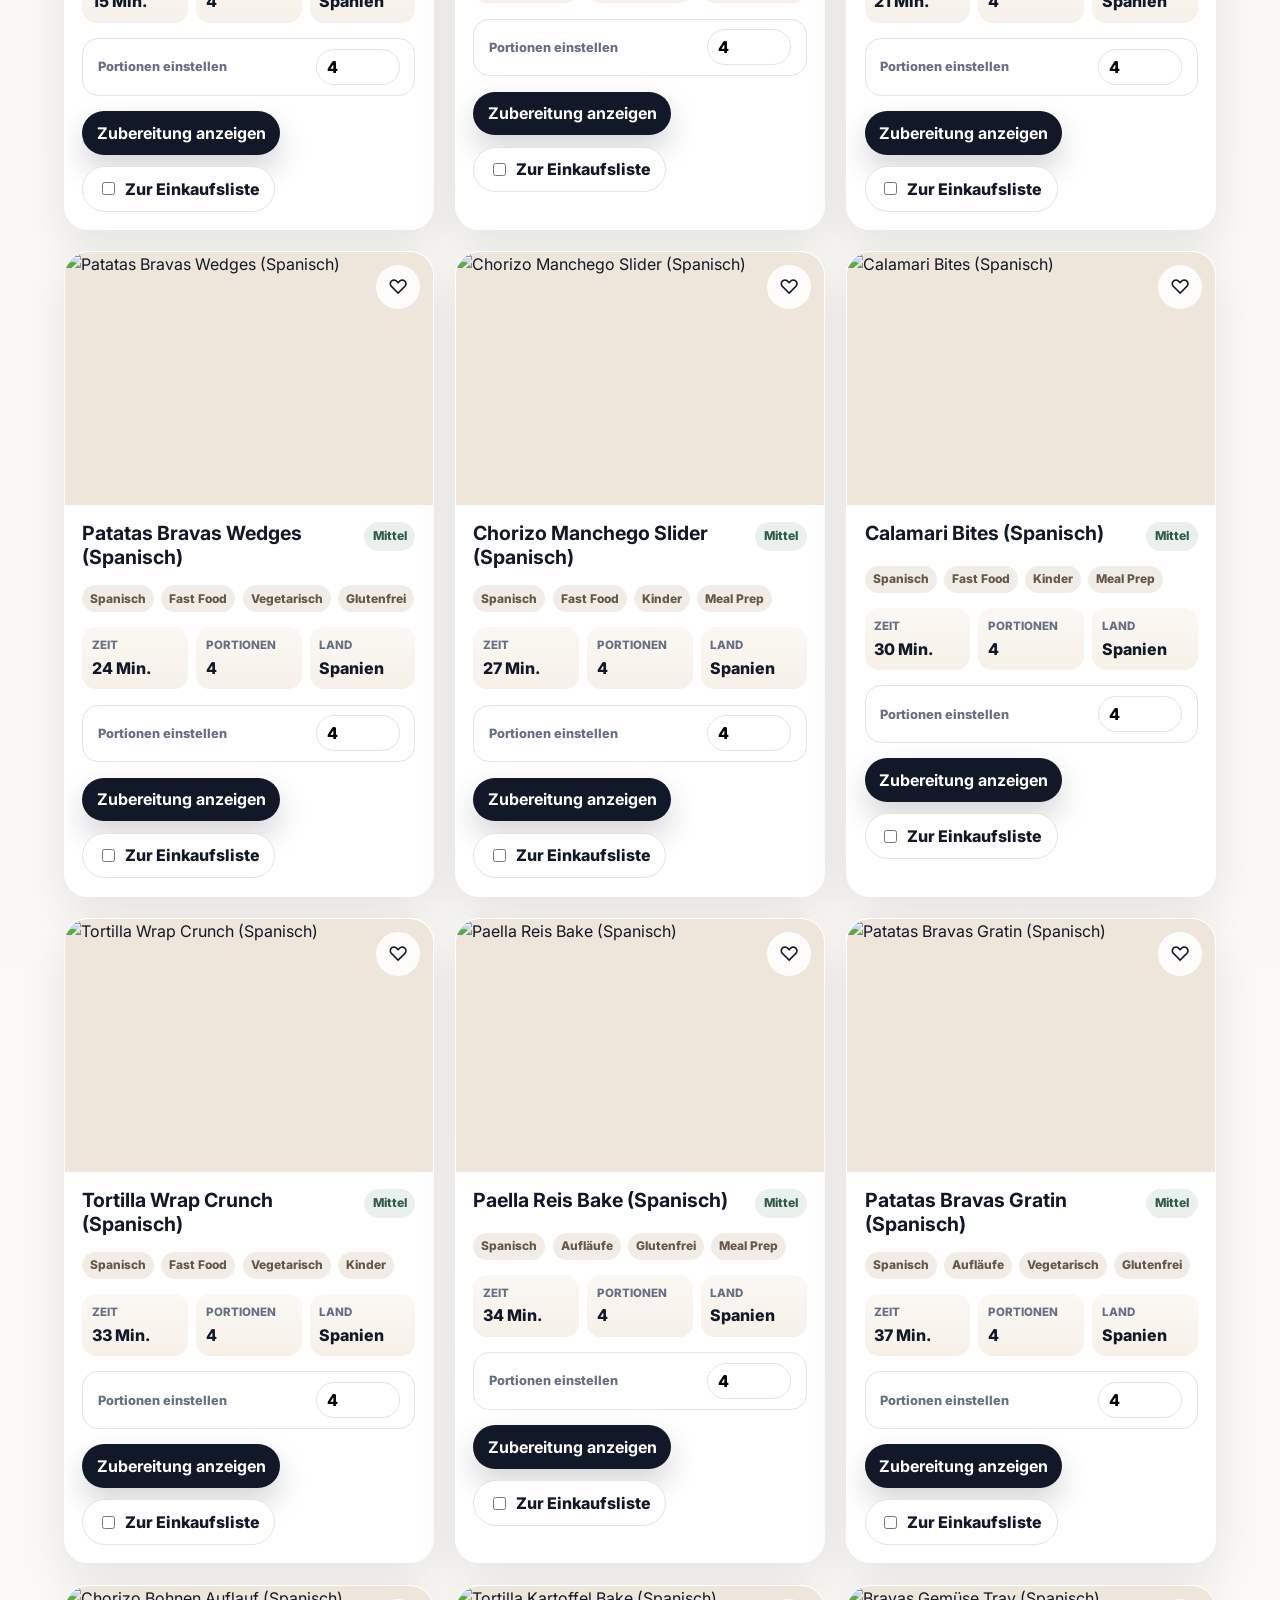
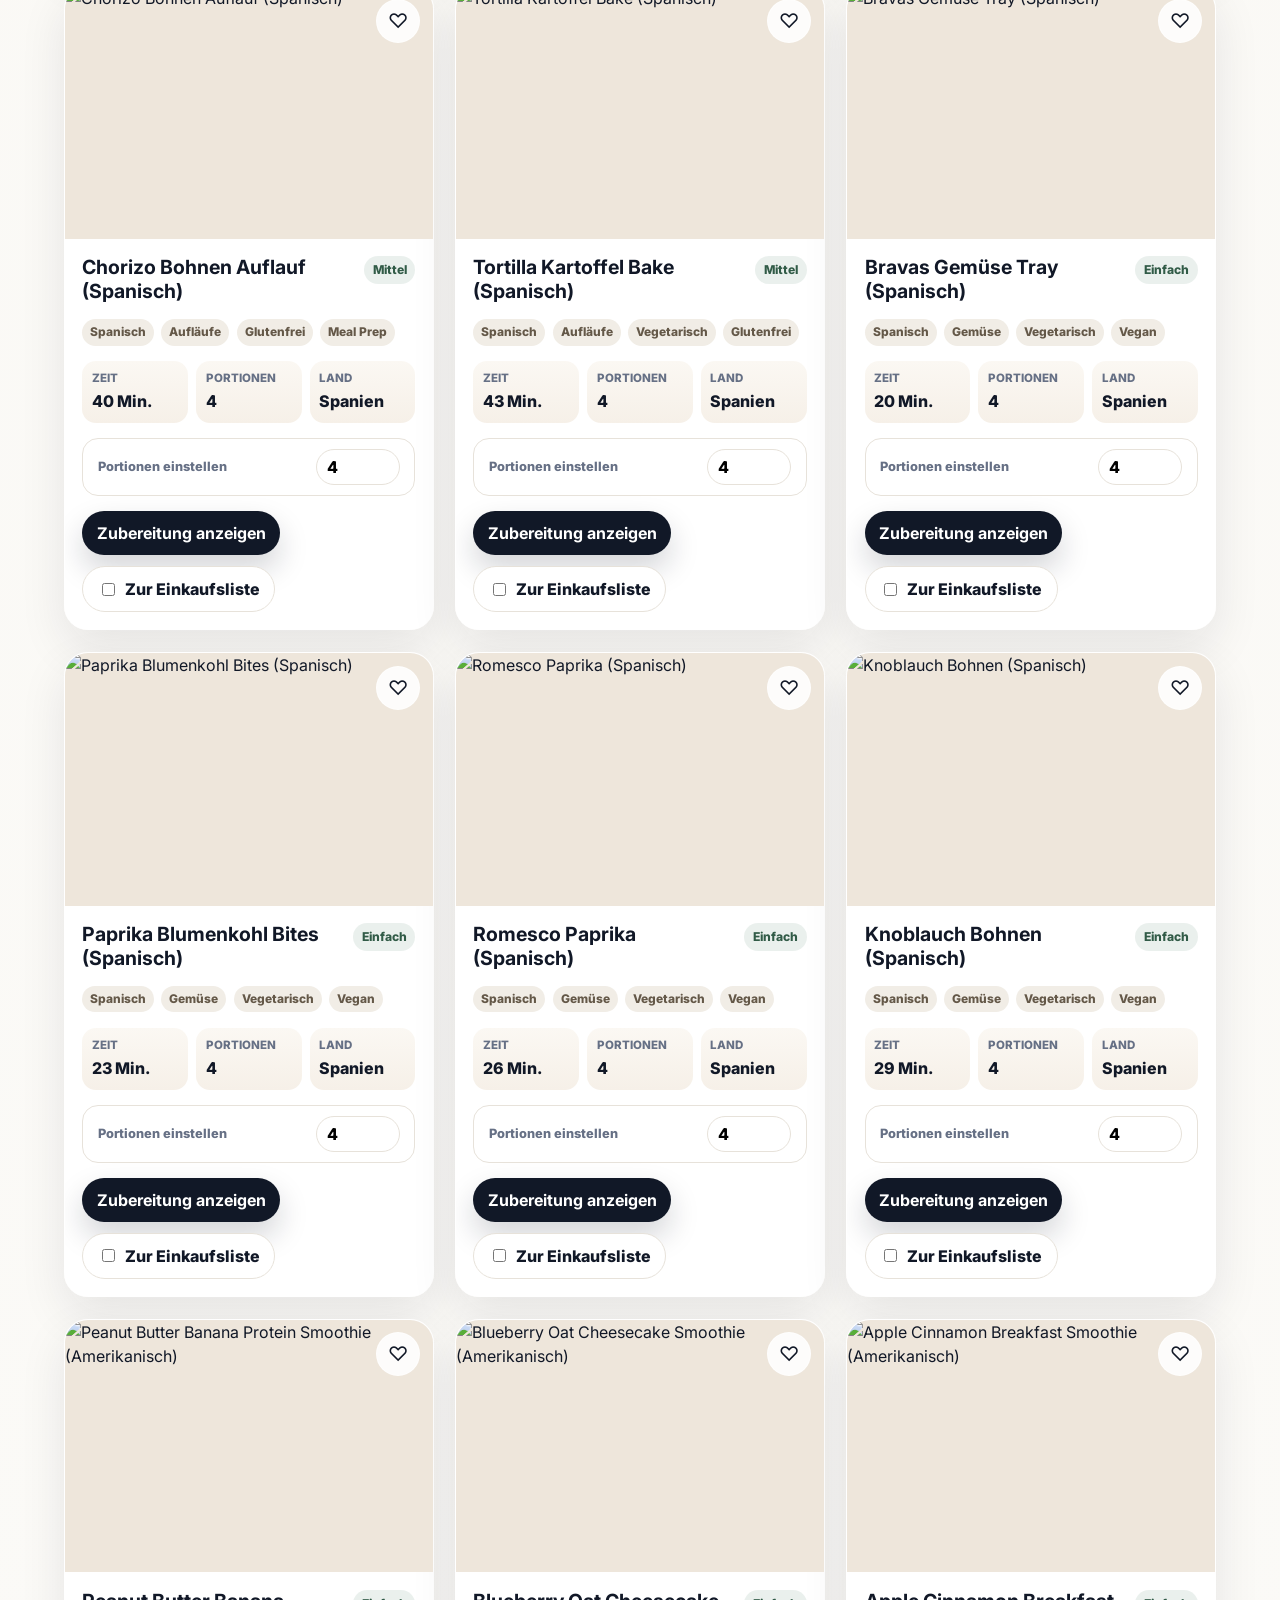
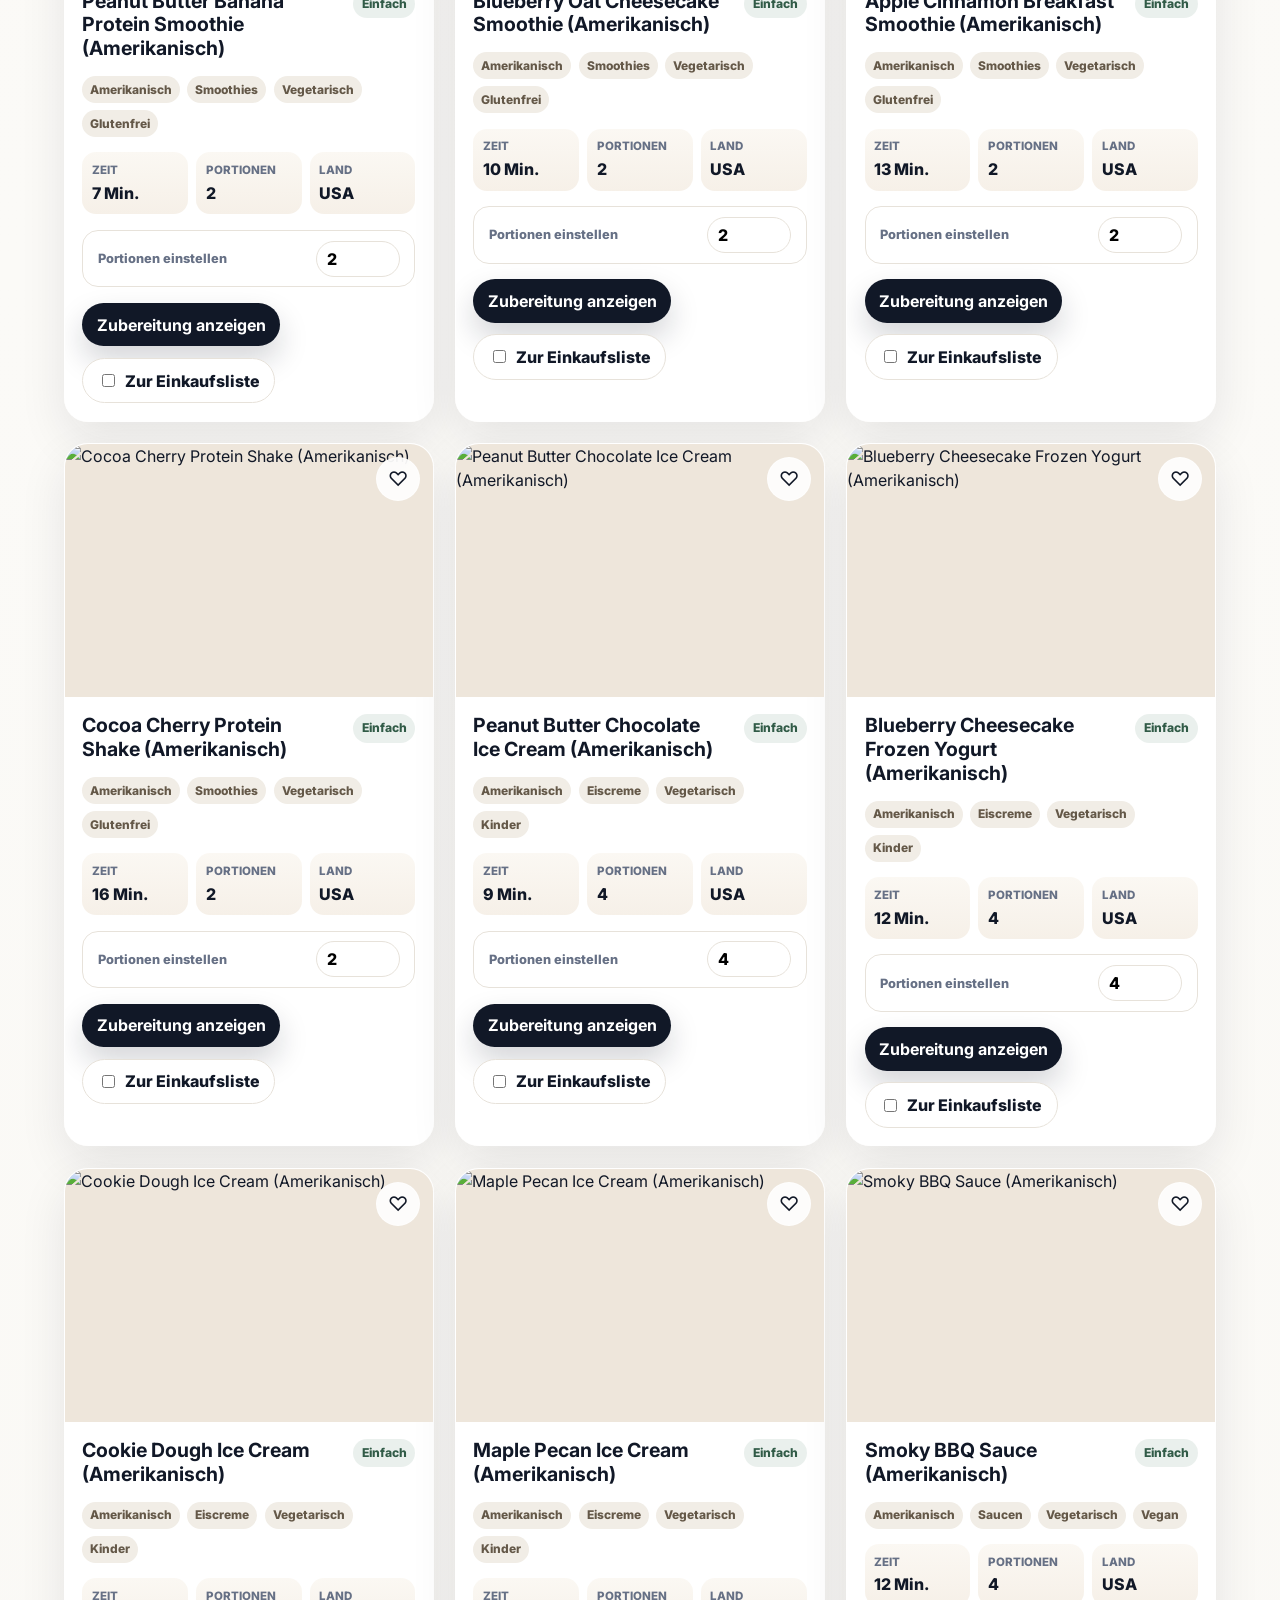
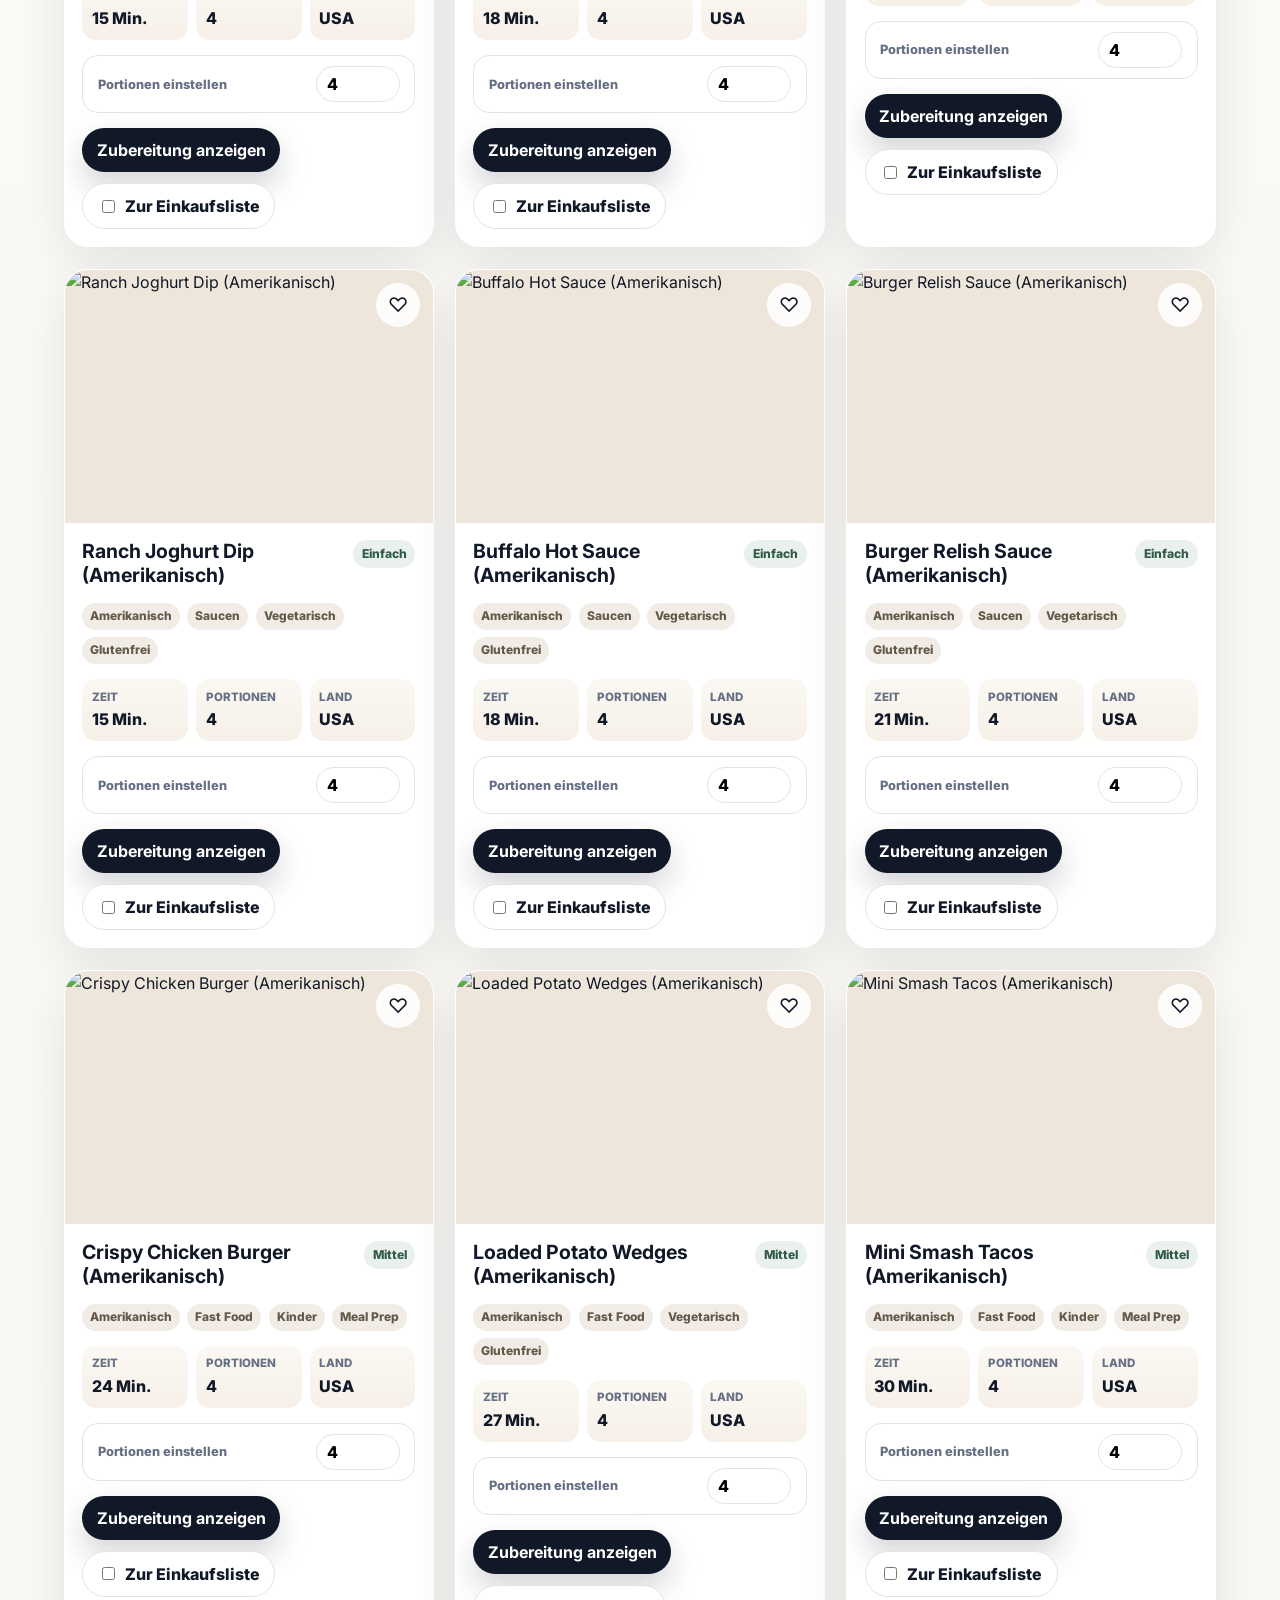
==== commit 2c556731: "Add files via upload" ====
--- a/index.html
+++ b/index.html
@@ -1,73 +1,244 @@
 <!doctype html>
 <html lang="de">
-<head>
-  <meta charset="utf-8" />
-  <meta name="viewport" content="width=device-width, initial-scale=1" />
-  <title>Ninja Premium Cookbook</title>
-  <meta name="description" content="Premium Ninja Foodi und Airfryer Cookbook mit Rezepten, Favoriten und smarter Einkaufsliste." />
-  <link rel="stylesheet" href="style.css?v=4" />
-</head>
-<body>
-  <header class="hero">
-    <div class="hero__overlay"></div>
-    <div class="container hero__inner">
-      <p class="eyebrow">Ninja Foodi / Airfryer</p>
-      <h1>Premium Cookbook</h1>
-      <p class="hero__text">Knusprige Familienrezepte, schnelle Ideen und mediterrane Klassiker – inklusive Favoriten und smarter Einkaufsliste.</p>
-      <div class="hero__actions">
-        <a class="btn btn--gold" href="#recipes">Rezepte ansehen</a>
-        <a class="btn btn--ghost" href="#shopping">Einkaufsliste</a>
+  <head>
+    <meta charset="utf-8">
+    <meta name="viewport" content="width=device-width, initial-scale=1">
+    <meta name="theme-color" content="#111827">
+    <meta
+      name="description"
+      content="Premium Kochbuch fuer Ninja Foodi und Ninja Air Fryer mit Favoriten, Filtern und Einkaufsliste."
+    >
+    <title>Ninja Premium Cookbook</title>
+    <link rel="manifest" href="manifest.webmanifest">
+    <link rel="icon" href="assets/logo/favicon.svg" type="image/svg+xml">
+    <link rel="preconnect" href="https://fonts.googleapis.com">
+    <link rel="preconnect" href="https://fonts.gstatic.com" crossorigin>
+    <link
+      href="https://fonts.googleapis.com/css2?family=Inter:wght@400;500;600;700;800&display=swap"
+      rel="stylesheet"
+    >
+    <link rel="stylesheet" href="style.css?v=25">
+  </head>
+  <body>
+    <a class="skip-link" href="#recipes">Zum Inhalt springen</a>
+
+    <header class="app-header" data-shell>
+      <a class="brand" href="#top" aria-label="Ninja Premium Cookbook Startseite">
+        <img src="assets/logo/logo.svg" alt="" width="42" height="42">
+        <span>Ninja Premium</span>
+      </a>
+
+      <nav class="header-actions" aria-label="Hauptnavigation">
+        <button class="nav-pill" type="button" data-scroll-target="#recipes">Rezepte</button>
+        <button class="nav-pill" type="button" data-open-favorites>
+          Favoriten <span class="pill-count" data-favorites-count>0</span>
+        </button>
+        <button class="nav-pill nav-pill-dark" type="button" data-open-shopping>
+          Einkaufsliste <span class="pill-count" data-shopping-count>0</span>
+        </button>
+      </nav>
+    </header>
+
+    <main id="top">
+      <section class="hero" aria-labelledby="hero-title">
+        <div class="hero-media" aria-hidden="true">
+          <img src="assets/images/hero-premium-kitchen.png" alt="">
+        </div>
+        <div class="hero-copy">
+          <p class="eyebrow">Ninja Foodi / Detect Blender</p>
+          <h1 id="hero-title">Premium Cookbook</h1>
+          <p>
+            Airfryer-Klassiker, Smoothies, Eiscreme, Saucen und Auflaeufe in einer ruhigen,
+            schnellen Kochbuch-App fuer deine Ninja Kueche.
+          </p>
+          <div class="hero-actions">
+            <button class="primary-action" type="button" data-scroll-target="#recipes">Rezepte ansehen</button>
+            <button class="secondary-action" type="button" data-open-shopping>Einkaufsliste</button>
+          </div>
+        </div>
+        <dl class="stats-grid" aria-label="Statistiken">
+          <div>
+            <dt data-stat-recipes>0</dt>
+            <dd>Rezepte</dd>
+          </div>
+          <div>
+            <dt data-stat-favorites>0</dt>
+            <dd>Favoriten</dd>
+          </div>
+          <div>
+            <dt data-stat-shopping>0</dt>
+            <dd>Zutaten</dd>
+          </div>
+        </dl>
+      </section>
+
+      <section class="filters-section" aria-labelledby="filters-title">
+        <div class="section-heading">
+          <p class="eyebrow">Live Suche</p>
+          <h2 id="filters-title">Filter</h2>
+        </div>
+
+        <form class="filters" data-filter-form>
+          <label class="search-field">
+            <span>Suche</span>
+            <input type="search" name="query" placeholder="Pizza, Hähnchen, vegan..." autocomplete="off">
+          </label>
+
+          <label>
+            <span>Land</span>
+            <select name="country">
+              <option value="">Alle Laender</option>
+            </select>
+          </label>
+
+          <label>
+            <span>Art der Speise</span>
+            <select name="type">
+              <option value="">Alle Arten</option>
+            </select>
+          </label>
+
+          <label>
+            <span>Garzeit</span>
+            <select name="time">
+              <option value="">Alle Zeiten</option>
+              <option value="20">Bis 20 Min.</option>
+              <option value="35">Bis 35 Min.</option>
+              <option value="50">Bis 50 Min.</option>
+            </select>
+          </label>
+
+          <label>
+            <span>Schwierigkeit</span>
+            <select name="difficulty">
+              <option value="">Alle Level</option>
+              <option value="Einfach">Einfach</option>
+              <option value="Mittel">Mittel</option>
+              <option value="Anspruchsvoll">Anspruchsvoll</option>
+            </select>
+          </label>
+
+          <fieldset class="toggle-group" aria-label="Ernaehrung und Nutzung">
+            <label><input type="checkbox" name="vegetarian"> Vegetarisch</label>
+            <label><input type="checkbox" name="vegan"> Vegan</label>
+            <label><input type="checkbox" name="glutenFree"> Glutenfrei</label>
+            <label><input type="checkbox" name="kids"> Kinder</label>
+            <label><input type="checkbox" name="mealPrep"> Meal Prep</label>
+            <label><input type="checkbox" name="favoritesOnly"> Favoriten</label>
+          </fieldset>
+
+          <button class="reset-button" type="reset">Filter zuruecksetzen</button>
+        </form>
+      </section>
+
+      <section class="categories-section" aria-labelledby="categories-title">
+        <div class="section-heading">
+          <p class="eyebrow">Kollektionen</p>
+          <h2 id="categories-title">Kategorien</h2>
+        </div>
+        <div class="category-strip" data-category-strip aria-label="Kategorien"></div>
+      </section>
+
+      <section id="recipes" class="recipes-section" aria-labelledby="recipes-title">
+        <div class="section-heading recipes-heading">
+          <div>
+            <p class="eyebrow">Cookbook</p>
+            <h2 id="recipes-title">Rezepte</h2>
+          </div>
+          <p class="result-count" data-result-count>Rezepte werden geladen...</p>
+        </div>
+        <div class="recipe-grid" data-recipes-grid></div>
+        <p class="empty-state" data-empty-state hidden>Keine Rezepte gefunden.</p>
+      </section>
+    </main>
+
+    <aside class="drawer" data-drawer="favorites" aria-hidden="true" aria-labelledby="favorites-title">
+      <div class="drawer-panel" role="dialog" aria-modal="true">
+        <div class="drawer-header">
+          <div>
+            <p class="eyebrow">Gespeichert</p>
+            <h2 id="favorites-title">Favoriten</h2>
+          </div>
+          <button class="icon-button" type="button" data-close-drawer aria-label="Favoriten schliessen">x</button>
+        </div>
+        <div class="drawer-actions">
+          <button class="secondary-action compact" type="button" data-show-favorites-only>Nur Favoriten anzeigen</button>
+          <button class="danger-action compact" type="button" data-clear-favorites>Favoriten loeschen</button>
+        </div>
+        <div class="drawer-list" data-favorites-list></div>
       </div>
-    </div>
-  </header>
-
-  <main class="container main">
-    <section class="stats" aria-label="Statistik">
-      <div class="stat"><strong id="recipeCount">0</strong><span>Rezepte</span></div>
-      <button class="stat stat--button" id="showFavoritesBtn" type="button"><strong id="favoriteCount">0</strong><span>Favoriten anzeigen</span></button>
-      <button class="stat stat--button" id="showShoppingBtn" type="button"><strong id="shoppingCount">0</strong><span>Zutaten in Liste</span></button>
-    </section>
-
-    <section class="filters" aria-label="Filter">
-      <label>Suche<input id="searchInput" type="search" placeholder="z. B. Pommes, Chicken, Pasta" /></label>
-      <label>Land / Küche<select id="countryFilter"><option value="">Alle Länder</option></select></label>
-      <label>Art der Speise<select id="typeFilter"><option value="">Alle Speisen</option></select></label>
-      <label>Max. Zeit<select id="timeFilter"><option value="">Alle</option><option value="20">bis 20 Min.</option><option value="30">bis 30 Min.</option><option value="45">bis 45 Min.</option><option value="60">bis 60 Min.</option></select></label>
-      <button id="resetBtn" class="btn btn--dark" type="button">Filter zurücksetzen</button>
-    </section>
-
-    <nav class="tabs" aria-label="Ansichten">
-      <button class="tab is-active" id="allTab" type="button">Alle Rezepte</button>
-      <button class="tab" id="favoritesTab" type="button">Favoriten</button>
-      <button class="tab" id="shoppingTab" type="button">Einkaufsliste</button>
-    </nav>
-
-    <section id="recipes" class="section">
-      <div class="section__head">
-        <h2 id="viewTitle">Alle Rezepte</h2>
-        <p id="viewInfo">Wähle Rezepte aus, markiere Favoriten und erstelle deine Einkaufsliste.</p>
+    </aside>
+
+    <aside class="drawer" data-drawer="shopping" aria-hidden="true" aria-labelledby="shopping-title">
+      <div class="drawer-panel" role="dialog" aria-modal="true">
+        <div class="drawer-header">
+          <div>
+        <p class="eyebrow">Pro Rezept skaliert</p>
+            <h2 id="shopping-title">Einkaufsliste</h2>
+          </div>
+          <button class="icon-button" type="button" data-close-drawer aria-label="Einkaufsliste schliessen">x</button>
+        </div>
+        <div class="drawer-actions">
+          <button class="secondary-action compact" type="button" data-print-shopping>PDF exportieren</button>
+          <button class="danger-action compact" type="button" data-clear-shopping>Einkaufsliste leeren</button>
+        </div>
+        <p class="export-status" data-shopping-export-status aria-live="polite"></p>
+        <div class="shopping-list" data-shopping-list></div>
       </div>
-      <div id="recipeGrid" class="recipe-grid"></div>
-      <div id="emptyState" class="empty" hidden>Keine passenden Rezepte gefunden.</div>
-    </section>
-
-    <section id="shopping" class="section shopping-section" hidden>
-      <div class="section__head">
-        <h2>Einkaufsliste</h2>
-        <p>Die Mengen werden aus den ausgewählten Rezepten und Portionen berechnet.</p>
-      </div>
-      <div class="shopping-actions">
-        <button class="btn btn--dark" id="copyShoppingBtn" type="button">Liste kopieren</button>
-        <button class="btn btn--ghost-dark" id="clearShoppingBtn" type="button">Liste leeren</button>
-      </div>
-      <div id="shoppingList" class="shopping-list"></div>
-    </section>
-  </main>
-
-  <footer class="footer">
-    <div class="container">Ninja Premium Cookbook · GitHub Pages ready</div>
-  </footer>
-  <script src="recipes.js?v=4"></script>
-  <script src="script.js?v=4"></script>
-</body>
+    </aside>
+
+    <template id="recipe-card-template">
+      <article class="recipe-card">
+        <div class="recipe-image-wrap">
+          <img class="recipe-image" alt="" loading="lazy">
+          <button class="heart-button" type="button" aria-label="Favorit umschalten">♡</button>
+        </div>
+        <div class="recipe-body">
+          <div class="recipe-title-row">
+            <h3></h3>
+            <span class="difficulty-badge"></span>
+          </div>
+          <div class="tag-row"></div>
+          <dl class="meta-row">
+            <div><dt>Zeit</dt><dd data-time></dd></div>
+            <div><dt>Portionen</dt><dd data-servings></dd></div>
+            <div><dt>Land</dt><dd data-country></dd></div>
+          </dl>
+          <label class="servings-stepper">
+            <span>Portionen einstellen</span>
+            <input type="number" min="1" max="12" step="1" data-recipe-servings>
+          </label>
+          <div class="card-actions">
+            <button class="primary-action compact" type="button" data-toggle-details>Zubereitung anzeigen</button>
+            <label class="shopping-toggle">
+              <input type="checkbox" data-shopping-toggle>
+              Zur Einkaufsliste
+            </label>
+          </div>
+          <div class="recipe-details" hidden>
+            <details open>
+              <summary>Zubereitung</summary>
+              <ol data-steps></ol>
+            </details>
+            <details>
+              <summary>Zutaten</summary>
+              <ul data-ingredients></ul>
+            </details>
+            <details>
+              <summary>Ninja Geräteanleitung</summary>
+              <dl class="device-list" data-device></dl>
+              <ol data-device-steps></ol>
+            </details>
+            <details>
+              <summary>Nährwerte</summary>
+              <dl class="nutrition-list" data-nutrition></dl>
+            </details>
+            <p class="tip" data-tip></p>
+          </div>
+        </div>
+      </article>
+    </template>
+
+    <script type="module" src="app.js?v=25"></script>
+  </body>
 </html>
--- a/style.css
+++ b/style.css
@@ -1 +1,887 @@
-:root{--bg:#f7f3ed;--card:#fff;--ink:#111827;--muted:#6b7280;--line:#e9e0d5;--gold:#d7a04a;--gold2:#b87c26;--dark:#111827;--soft:#f1ebe3;--shadow:0 20px 60px rgba(17,24,39,.12);--radius:26px}*{box-sizing:border-box}html{scroll-behavior:smooth}body{margin:0;font-family:-apple-system,BlinkMacSystemFont,"Segoe UI",Roboto,Helvetica,Arial,sans-serif;background:linear-gradient(135deg,#fffaf2 0%,var(--bg) 45%,#f8f6f1 100%);color:var(--ink)}.container{width:min(1180px,calc(100% - 34px));margin:0 auto}.hero{position:relative;min-height:390px;background:linear-gradient(120deg,#111827,#2b2a27);overflow:hidden}.hero:before{content:"";position:absolute;inset:0;background:radial-gradient(circle at 15% 82%,rgba(215,160,74,.25),transparent 28%),radial-gradient(circle at 78% 42%,rgba(255,255,255,.08),transparent 24%),linear-gradient(90deg,rgba(17,24,39,.92),rgba(17,24,39,.68));}.hero__inner{position:relative;z-index:1;padding:72px 0 92px;color:white}.eyebrow{text-transform:uppercase;letter-spacing:.2em;font-weight:800;color:var(--gold);font-size:.9rem}.hero h1{font-size:clamp(3.5rem,9vw,6.8rem);line-height:.88;margin:16px 0 18px;letter-spacing:-.08em}.hero__text{max-width:690px;font-size:1.2rem;line-height:1.55;color:rgba(255,255,255,.78);font-weight:600}.hero__actions{display:flex;gap:14px;flex-wrap:wrap;margin-top:28px}.btn{border:0;border-radius:999px;padding:14px 24px;font-weight:850;text-decoration:none;cursor:pointer;display:inline-flex;align-items:center;justify-content:center;gap:8px}.btn--gold{background:var(--gold);color:#111}.btn--gold:hover{background:#e2ad59}.btn--ghost{background:rgba(255,255,255,.12);color:#fff;border:1px solid rgba(255,255,255,.25)}.btn--dark{background:var(--dark);color:#fff}.btn--ghost-dark{background:#fff;border:1px solid var(--line);color:var(--ink)}.main{margin-top:-38px;position:relative;z-index:2}.stats{display:grid;grid-template-columns:repeat(3,1fr);gap:18px;margin-bottom:22px}.stat{background:rgba(255,255,255,.95);border:1px solid rgba(255,255,255,.8);box-shadow:var(--shadow);border-radius:22px;padding:24px;text-align:left;color:inherit}.stat strong{display:block;font-size:2rem;line-height:1}.stat span{display:block;color:var(--muted);font-weight:750;margin-top:8px}.stat--button{cursor:pointer}.stat--button:hover{transform:translateY(-2px)}.filters{background:rgba(255,255,255,.93);border:1px solid rgba(255,255,255,.85);box-shadow:var(--shadow);border-radius:24px;padding:18px;display:grid;grid-template-columns:1.4fr 1fr 1fr .8fr auto;gap:14px;align-items:end;margin-bottom:18px}.filters label{display:grid;gap:7px;font-weight:850}.filters input,.filters select{height:48px;border:1px solid var(--line);border-radius:14px;background:white;padding:0 14px;font:inherit;font-weight:650;color:var(--ink)}.tabs{display:flex;gap:10px;flex-wrap:wrap;margin:26px 0 8px}.tab{border:1px solid var(--line);background:#fff;border-radius:999px;padding:11px 18px;font-weight:850;cursor:pointer}.tab.is-active{background:var(--dark);color:#fff;border-color:var(--dark)}.section{padding:20px 0 40px}.section__head{display:flex;align-items:end;justify-content:space-between;gap:18px;margin:10px 0 22px}.section__head h2{font-size:clamp(1.8rem,4vw,3rem);letter-spacing:-.04em;margin:0}.section__head p{max-width:520px;color:var(--muted);font-weight:650;margin:0}.recipe-grid{display:grid;grid-template-columns:repeat(3,1fr);gap:22px}.card{background:rgba(255,255,255,.96);border:1px solid rgba(233,224,213,.9);border-radius:var(--radius);box-shadow:0 18px 48px rgba(17,24,39,.08);padding:22px;display:flex;flex-direction:column;min-height:410px}.card__meta{color:var(--gold2);font-weight:900;font-size:.9rem}.card__top{display:flex;justify-content:space-between;gap:12px}.card h3{font-size:1.45rem;line-height:1.05;margin:8px 0 12px;letter-spacing:-.035em}.card p{color:var(--muted);line-height:1.45;font-weight:650;margin:0 0 14px}.heart{width:46px;height:46px;border:0;border-radius:50%;background:var(--soft);font-size:1.5rem;cursor:pointer;flex:0 0 auto}.heart.is-active{background:#ffe5e5;color:#c52222}.tags{display:flex;gap:8px;flex-wrap:wrap;margin:3px 0 20px}.tag{background:var(--soft);border:1px solid var(--line);border-radius:999px;padding:7px 10px;font-size:.8rem;font-weight:850;color:#5d5247}.details{border-top:1px solid var(--line);padding-top:14px;margin-top:auto}.details summary{cursor:pointer;font-weight:900}.details ul,.details ol{padding-left:20px;color:#4b5563;font-weight:600;line-height:1.45}.shop-row{border-top:1px solid var(--line);margin-top:14px;padding-top:14px;display:grid;gap:10px}.check{display:flex;align-items:center;gap:10px;font-weight:850}.check input{width:20px;height:20px}.portions{display:flex;align-items:center;gap:10px;color:var(--muted);font-weight:800}.portions input{width:72px;height:40px;border:1px solid var(--line);border-radius:12px;padding:0 10px;font:inherit}.empty{background:#fff;border:1px dashed var(--line);border-radius:22px;padding:34px;text-align:center;color:var(--muted);font-weight:850}.shopping-actions{display:flex;gap:12px;flex-wrap:wrap;margin-bottom:16px}.shopping-list{background:#fff;border:1px solid var(--line);box-shadow:var(--shadow);border-radius:var(--radius);padding:22px}.shopping-list ul{columns:2;line-height:1.8;font-weight:700;margin:0;padding-left:22px}.shopping-list .muted{color:var(--muted);font-weight:700}.footer{padding:36px 0;color:var(--muted);font-weight:700}@media(max-width:960px){.filters{grid-template-columns:1fr 1fr}.recipe-grid{grid-template-columns:repeat(2,1fr)}.stats{grid-template-columns:1fr 1fr 1fr}}@media(max-width:680px){.hero__inner{padding-top:52px}.stats,.filters,.recipe-grid{grid-template-columns:1fr}.section__head{display:block}.shopping-list ul{columns:1}.hero h1{font-size:4rem}}
+:root {
+  color-scheme: light;
+  --gold: #d7a14a;
+  --gold-deep: #a87324;
+  --ink: #111827;
+  --ink-2: #1f2937;
+  --muted: #667085;
+  --line: #e7e2da;
+  --paper: #ffffff;
+  --mist: #f4f2ee;
+  --warm: #fbfaf7;
+  --sage: #5f8a74;
+  --coral: #c45f4d;
+  --shadow: 0 30px 80px rgba(17, 24, 39, 0.16);
+  --soft-shadow: 0 18px 48px rgba(17, 24, 39, 0.09);
+  --hairline: rgba(255, 255, 255, 0.28);
+  --radius: 20px;
+  font-family: Inter, -apple-system, BlinkMacSystemFont, "Segoe UI", sans-serif;
+}
+
+* {
+  box-sizing: border-box;
+}
+
+html {
+  scroll-behavior: smooth;
+}
+
+body {
+  margin: 0;
+  background:
+    linear-gradient(180deg, #f7f4ee 0%, #fbfaf7 42%, #f2eee6 100%);
+  color: var(--ink);
+  font-size: 16px;
+  line-height: 1.5;
+}
+
+button,
+input,
+select {
+  font: inherit;
+}
+
+button {
+  cursor: pointer;
+}
+
+img {
+  display: block;
+  max-width: 100%;
+}
+
+[hidden] {
+  display: none !important;
+}
+
+.skip-link {
+  position: fixed;
+  left: 1rem;
+  top: -5rem;
+  z-index: 100;
+  background: var(--ink);
+  color: #fff;
+  padding: 0.75rem 1rem;
+  border-radius: 999px;
+}
+
+.skip-link:focus {
+  top: 1rem;
+}
+
+.app-header {
+  align-items: center;
+  backdrop-filter: blur(24px);
+  background: rgba(10, 12, 17, 0.72);
+  border-bottom: 1px solid rgba(255, 255, 255, 0.12);
+  display: flex;
+  gap: 1rem;
+  justify-content: space-between;
+  left: 0;
+  padding: 0.9rem clamp(1rem, 4vw, 3rem);
+  position: sticky;
+  right: 0;
+  top: 0;
+  z-index: 20;
+}
+
+.brand {
+  align-items: center;
+  color: #fff;
+  display: inline-flex;
+  font-weight: 800;
+  gap: 0.7rem;
+  text-decoration: none;
+}
+
+.brand img {
+  filter: drop-shadow(0 10px 20px rgba(215, 161, 74, 0.24));
+}
+
+.header-actions,
+.hero-actions,
+.card-actions,
+.drawer-actions {
+  align-items: center;
+  display: flex;
+  flex-wrap: wrap;
+  gap: 0.7rem;
+}
+
+.nav-pill,
+.primary-action,
+.secondary-action,
+.danger-action,
+.reset-button,
+.icon-button {
+  align-items: center;
+  border: 0;
+  border-radius: 999px;
+  display: inline-flex;
+  font-weight: 700;
+  justify-content: center;
+  min-height: 44px;
+  text-decoration: none;
+  transition: transform 180ms ease, box-shadow 180ms ease, background 180ms ease;
+}
+
+.nav-pill,
+.secondary-action,
+.reset-button {
+  background: #fff;
+  color: var(--ink);
+  padding: 0.7rem 1rem;
+}
+
+.nav-pill-dark,
+.primary-action {
+  background: var(--ink);
+  color: #fff;
+  padding: 0.8rem 1.2rem;
+}
+
+.app-header .nav-pill {
+  background: rgba(255, 255, 255, 0.1);
+  border: 1px solid rgba(255, 255, 255, 0.14);
+  color: #fff;
+}
+
+.app-header .nav-pill-dark {
+  background: #fff;
+  color: var(--ink);
+}
+
+.primary-action {
+  box-shadow: 0 14px 30px rgba(17, 24, 39, 0.18);
+}
+
+.hero .primary-action {
+  background: #fff;
+  color: var(--ink);
+  box-shadow: 0 18px 42px rgba(0, 0, 0, 0.32);
+}
+
+.hero .secondary-action {
+  background: rgba(255, 255, 255, 0.12);
+  border: 1px solid rgba(255, 255, 255, 0.24);
+  color: #fff;
+}
+
+.danger-action {
+  background: #fff2ef;
+  color: #9f3c2d;
+  padding: 0.75rem 1rem;
+}
+
+.shopping-toggle,
+.servings-stepper {
+  align-items: center;
+  background: #fff;
+  border: 1px solid var(--line);
+  border-radius: 999px;
+  display: inline-flex;
+  font-weight: 800;
+  gap: 0.45rem;
+  min-height: 40px;
+  padding: 0.62rem 0.9rem;
+}
+
+.servings-stepper {
+  border-radius: 16px;
+  justify-content: space-between;
+}
+
+.servings-stepper span {
+  color: var(--muted);
+  font-size: 0.8rem;
+}
+
+.servings-stepper input {
+  border: 1px solid var(--line);
+  border-radius: 999px;
+  font-weight: 800;
+  min-height: 36px;
+  padding: 0 0.6rem;
+  width: 84px;
+}
+
+.compact {
+  min-height: 40px;
+  padding: 0.62rem 0.9rem;
+}
+
+.nav-pill:hover,
+.primary-action:hover,
+.secondary-action:hover,
+.danger-action:hover,
+.reset-button:hover,
+.icon-button:hover {
+  box-shadow: 0 16px 34px rgba(17, 24, 39, 0.12);
+  transform: translateY(-1px);
+}
+
+.pill-count {
+  background: rgba(215, 161, 74, 0.2);
+  border-radius: 999px;
+  margin-left: 0.45rem;
+  min-width: 1.55rem;
+  padding: 0.08rem 0.45rem;
+}
+
+.hero {
+  background: #080a0f;
+  color: #fff;
+  display: grid;
+  grid-template-columns: minmax(0, 1fr);
+  min-height: 82svh;
+  overflow: hidden;
+  padding: 6.8rem clamp(1.25rem, 5vw, 5rem) 2rem;
+  position: relative;
+}
+
+.hero::before {
+  background:
+    linear-gradient(90deg, rgba(6, 8, 13, 0.92) 0%, rgba(6, 8, 13, 0.78) 31%, rgba(6, 8, 13, 0.28) 62%, rgba(6, 8, 13, 0.18) 100%),
+    linear-gradient(180deg, rgba(6, 8, 13, 0.16) 0%, rgba(6, 8, 13, 0.18) 52%, rgba(6, 8, 13, 0.82) 100%);
+  content: "";
+  inset: 0;
+  pointer-events: none;
+  position: absolute;
+  z-index: 1;
+}
+
+.hero-copy {
+  align-self: center;
+  max-width: 680px;
+  position: relative;
+  z-index: 2;
+}
+
+.eyebrow {
+  color: var(--gold);
+  font-size: 0.76rem;
+  font-weight: 800;
+  letter-spacing: 0.08em;
+  margin: 0 0 0.7rem;
+  text-transform: uppercase;
+}
+
+.hero h1 {
+  font-size: 5.4rem;
+  line-height: 0.98;
+  margin: 0;
+  max-width: 8ch;
+}
+
+.hero-copy > p:not(.eyebrow) {
+  color: rgba(255, 255, 255, 0.82);
+  font-size: 1.25rem;
+  margin: 1.4rem 0 1.8rem;
+  max-width: 640px;
+}
+
+.hero-media {
+  inset: 0;
+  opacity: 1;
+  position: absolute;
+}
+
+.hero-media img {
+  height: 100%;
+  object-fit: cover;
+  object-position: center;
+  width: 100%;
+}
+
+.stats-grid {
+  align-self: end;
+  backdrop-filter: blur(22px);
+  background: rgba(255, 255, 255, 0.14);
+  border: 1px solid var(--hairline);
+  border-radius: var(--radius);
+  bottom: 2rem;
+  display: grid;
+  gap: 0;
+  grid-column: 1 / -1;
+  grid-template-columns: repeat(3, minmax(0, 1fr));
+  margin: 2rem 0 0;
+  max-width: 760px;
+  overflow: hidden;
+  position: relative;
+  z-index: 2;
+}
+
+.stats-grid div {
+  padding: 1.25rem;
+}
+
+.stats-grid div + div {
+  border-left: 1px solid rgba(255, 255, 255, 0.18);
+}
+
+.stats-grid dt {
+  font-size: 2.1rem;
+  font-weight: 800;
+}
+
+.stats-grid dd {
+  color: rgba(255, 255, 255, 0.72);
+  margin: 0.25rem 0 0;
+}
+
+main > section:not(.hero) {
+  padding: 4.5rem clamp(1rem, 5vw, 5rem);
+}
+
+.section-heading {
+  align-items: end;
+  display: flex;
+  gap: 1rem;
+  justify-content: space-between;
+  margin: 0 auto 1.4rem;
+  max-width: 1320px;
+}
+
+.section-heading h2 {
+  font-size: 2.55rem;
+  line-height: 1;
+  margin: 0;
+}
+
+.filters-section {
+  background: linear-gradient(180deg, rgba(255, 255, 255, 0.64), rgba(255, 255, 255, 0));
+}
+
+.filters {
+  backdrop-filter: blur(18px);
+  background: rgba(255, 255, 255, 0.82);
+  border: 1px solid rgba(255, 255, 255, 0.84);
+  border-radius: 24px;
+  box-shadow: var(--soft-shadow);
+  display: grid;
+  gap: 0.85rem;
+  grid-template-columns: 1.5fr repeat(4, 1fr);
+  margin: 0 auto;
+  max-width: 1320px;
+  padding: 1.1rem;
+}
+
+.filters label,
+.servings-control {
+  display: grid;
+  gap: 0.4rem;
+}
+
+.filters span,
+.servings-control span {
+  color: var(--muted);
+  font-size: 0.8rem;
+  font-weight: 700;
+}
+
+.filters input[type="search"],
+.filters select,
+.servings-control input {
+  background: rgba(255, 255, 255, 0.94);
+  border: 1px solid var(--line);
+  border-radius: 16px;
+  color: var(--ink);
+  min-height: 48px;
+  padding: 0 0.9rem;
+  width: 100%;
+}
+
+.filters input:focus,
+.filters select:focus,
+.servings-control input:focus,
+button:focus-visible,
+summary:focus-visible {
+  outline: 3px solid rgba(215, 161, 74, 0.45);
+  outline-offset: 2px;
+}
+
+.toggle-group {
+  border: 0;
+  display: flex;
+  flex-wrap: wrap;
+  gap: 0.55rem;
+  grid-column: 1 / -2;
+  margin: 0;
+  padding: 0;
+}
+
+.toggle-group label {
+  align-items: center;
+  background: #fffdfa;
+  border: 1px solid var(--line);
+  border-radius: 999px;
+  display: inline-flex;
+  font-weight: 700;
+  gap: 0.35rem;
+  min-height: 40px;
+  padding: 0.55rem 0.75rem;
+}
+
+.reset-button {
+  align-self: end;
+}
+
+.category-strip {
+  display: flex;
+  gap: 0.75rem;
+  margin: 0 auto;
+  max-width: 1320px;
+  overflow-x: auto;
+  padding: 0.2rem 0 0.8rem;
+  scrollbar-width: thin;
+}
+
+.category-chip {
+  background: #fff;
+  border: 1px solid var(--line);
+  border-radius: 999px;
+  color: var(--ink);
+  flex: 0 0 auto;
+  font-weight: 800;
+  min-height: 44px;
+  padding: 0 1rem;
+}
+
+.category-chip.is-active {
+  background: var(--ink);
+  border-color: var(--gold);
+  box-shadow: 0 16px 34px rgba(17, 24, 39, 0.16);
+  color: #fff;
+}
+
+.recipes-heading {
+  align-items: center;
+}
+
+.result-count {
+  color: var(--muted);
+  font-weight: 700;
+  margin: 0;
+}
+
+.recipe-grid {
+  display: grid;
+  gap: 1.35rem;
+  grid-template-columns: repeat(3, minmax(0, 1fr));
+  margin: 0 auto;
+  max-width: 1320px;
+}
+
+.recipe-card {
+  background: rgba(255, 255, 255, 0.94);
+  border: 1px solid rgba(255, 255, 255, 0.9);
+  border-radius: 24px;
+  box-shadow: var(--soft-shadow);
+  display: flex;
+  flex-direction: column;
+  min-width: 0;
+  overflow: hidden;
+  transition: box-shadow 220ms ease, transform 220ms ease, border-color 220ms ease;
+}
+
+.recipe-card:hover {
+  border-color: rgba(215, 161, 74, 0.36);
+  box-shadow: 0 28px 70px rgba(17, 24, 39, 0.15);
+  transform: translateY(-3px);
+}
+
+.recipe-image-wrap {
+  aspect-ratio: 16 / 11;
+  background: #eee6db;
+  overflow: hidden;
+  position: relative;
+}
+
+.recipe-image {
+  height: 100%;
+  object-fit: cover;
+  transition: transform 420ms ease;
+  width: 100%;
+}
+
+.recipe-card:hover .recipe-image {
+  transform: scale(1.035);
+}
+
+.heart-button,
+.icon-button {
+  backdrop-filter: blur(12px);
+  background: rgba(255, 255, 255, 0.88);
+  border: 1px solid rgba(255, 255, 255, 0.5);
+  border-radius: 999px;
+  color: var(--ink);
+  font-size: 1.25rem;
+  height: 44px;
+  padding: 0;
+  position: absolute;
+  right: 0.8rem;
+  top: 0.8rem;
+  width: 44px;
+}
+
+.heart-button.is-active {
+  background: #fff0ef;
+  color: var(--coral);
+}
+
+.recipe-body {
+  display: grid;
+  gap: 0.95rem;
+  padding: 1.08rem;
+}
+
+.recipe-title-row {
+  align-items: start;
+  display: flex;
+  gap: 0.8rem;
+  justify-content: space-between;
+}
+
+.recipe-title-row h3 {
+  font-size: 1.22rem;
+  line-height: 1.22;
+  margin: 0;
+}
+
+.difficulty-badge {
+  background: rgba(95, 138, 116, 0.13);
+  border-radius: 999px;
+  color: #315b47;
+  flex: 0 0 auto;
+  font-size: 0.76rem;
+  font-weight: 800;
+  padding: 0.32rem 0.55rem;
+}
+
+.recipe-description {
+  color: var(--muted);
+  margin: 0;
+}
+
+.tag-row {
+  display: flex;
+  flex-wrap: wrap;
+  gap: 0.45rem;
+}
+
+.tag-row span {
+  background: #f1ede6;
+  border-radius: 999px;
+  color: #645848;
+  font-size: 0.75rem;
+  font-weight: 800;
+  padding: 0.28rem 0.5rem;
+}
+
+.meta-row {
+  display: grid;
+  gap: 0.5rem;
+  grid-template-columns: repeat(3, minmax(0, 1fr));
+  margin: 0;
+}
+
+.meta-row div {
+  background: linear-gradient(180deg, #fbf8f3, #f6f0e8);
+  border-radius: 14px;
+  padding: 0.6rem;
+}
+
+.meta-row dt,
+.nutrition-list dt {
+  color: var(--muted);
+  font-size: 0.72rem;
+  font-weight: 800;
+  text-transform: uppercase;
+}
+
+.meta-row dd,
+.nutrition-list dd {
+  font-weight: 800;
+  margin: 0.1rem 0 0;
+}
+
+.recipe-details {
+  border-top: 1px solid var(--line);
+  display: grid;
+  gap: 0.55rem;
+  padding-top: 0.7rem;
+}
+
+details {
+  background: #fbfaf8;
+  border: 1px solid rgba(231, 226, 218, 0.72);
+  border-radius: 14px;
+  padding: 0.75rem;
+}
+
+summary {
+  cursor: pointer;
+  font-weight: 800;
+}
+
+ol,
+ul {
+  margin-bottom: 0;
+  padding-left: 1.2rem;
+}
+
+.nutrition-list,
+.device-list {
+  display: grid;
+  gap: 0.5rem;
+  grid-template-columns: repeat(2, minmax(0, 1fr));
+  margin: 0.7rem 0 0;
+}
+
+.device-list {
+  margin-bottom: 0.7rem;
+}
+
+.tip {
+  color: #6a5130;
+  font-weight: 700;
+  margin: 0;
+}
+
+.empty-state {
+  background: #fff;
+  border-radius: var(--radius);
+  color: var(--muted);
+  font-weight: 800;
+  margin: 1rem auto 0;
+  max-width: 1320px;
+  padding: 2rem;
+  text-align: center;
+}
+
+.drawer {
+  background: rgba(17, 24, 39, 0.42);
+  inset: 0;
+  opacity: 0;
+  pointer-events: none;
+  position: fixed;
+  transition: opacity 180ms ease;
+  z-index: 50;
+}
+
+.drawer.is-open {
+  opacity: 1;
+  pointer-events: auto;
+}
+
+.drawer-panel {
+  background: var(--mist);
+  box-shadow: var(--shadow);
+  display: flex;
+  flex-direction: column;
+  gap: 1rem;
+  height: 100%;
+  margin-left: auto;
+  max-width: 520px;
+  overflow-y: auto;
+  padding: 1.25rem;
+  transform: translateX(100%);
+  transition: transform 220ms ease;
+  width: min(100%, 520px);
+}
+
+.drawer.is-open .drawer-panel {
+  transform: translateX(0);
+}
+
+.drawer-header {
+  align-items: start;
+  display: flex;
+  justify-content: space-between;
+}
+
+.drawer-header h2 {
+  font-size: 2rem;
+  line-height: 1;
+  margin: 0;
+}
+
+.drawer-header .icon-button {
+  position: static;
+}
+
+.drawer-list,
+.shopping-list {
+  display: grid;
+  gap: 0.75rem;
+}
+
+.export-status {
+  color: var(--muted);
+  font-weight: 800;
+  margin: 0;
+}
+
+.export-status:empty {
+  display: none;
+}
+
+.export-status a {
+  color: var(--ink);
+}
+
+.drawer-item,
+.shopping-item {
+  background: #fff;
+  border: 1px solid var(--line);
+  border-radius: var(--radius);
+  box-shadow: 0 10px 24px rgba(17, 24, 39, 0.05);
+  display: grid;
+  gap: 0.35rem;
+  padding: 0.9rem;
+}
+
+.drawer-item strong,
+.shopping-item strong {
+  font-size: 1rem;
+}
+
+.drawer-item span,
+.shopping-item span {
+  color: var(--muted);
+  font-weight: 700;
+}
+
+.shopping-item {
+  align-items: start;
+  grid-template-columns: auto 1fr;
+}
+
+.shopping-item input {
+  margin-top: 0.32rem;
+}
+
+.shopping-item.is-done strong,
+.shopping-item.is-done span {
+  color: #98a2b3;
+  text-decoration: line-through;
+}
+
+@media (max-width: 1040px) {
+  .hero {
+    grid-template-columns: 1fr;
+  }
+
+  .hero h1 {
+    font-size: 3.8rem;
+  }
+
+  .filters {
+    grid-template-columns: repeat(2, minmax(0, 1fr));
+  }
+
+  .toggle-group {
+    grid-column: 1 / -1;
+  }
+
+  .recipe-grid {
+    grid-template-columns: repeat(2, minmax(0, 1fr));
+  }
+}
+
+@media (max-width: 720px) {
+  .app-header {
+    align-items: stretch;
+    flex-direction: column;
+  }
+
+  .header-actions {
+    display: grid;
+    grid-template-columns: repeat(3, minmax(0, 1fr));
+  }
+
+  .nav-pill {
+    padding-inline: 0.45rem;
+  }
+
+  .hero {
+    min-height: 560px;
+    padding-bottom: 1.25rem;
+    padding-top: 3.75rem;
+  }
+
+  .hero h1 {
+    font-size: 3rem;
+    max-width: 9ch;
+  }
+
+  .hero-copy > p:not(.eyebrow) {
+    font-size: 1.05rem;
+  }
+
+  .filters,
+  .recipe-grid,
+  .meta-row {
+    grid-template-columns: 1fr;
+  }
+
+  .stats-grid {
+    grid-template-columns: repeat(3, minmax(0, 1fr));
+  }
+
+  .stats-grid div {
+    padding: 0.75rem 0.55rem;
+  }
+
+  .stats-grid div + div {
+    border-left: 1px solid rgba(255, 255, 255, 0.18);
+    border-top: 0;
+  }
+
+  .stats-grid dt {
+    font-size: 1.45rem;
+  }
+
+  .stats-grid dd {
+    font-size: 0.78rem;
+  }
+
+  .section-heading,
+  .recipes-heading {
+    align-items: start;
+    flex-direction: column;
+  }
+
+  .section-heading h2 {
+    font-size: 2.15rem;
+  }
+}
+
+@media print {
+  body > *:not(.drawer) {
+    display: none;
+  }
+
+  .drawer {
+    background: #fff;
+    opacity: 1;
+    pointer-events: auto;
+    position: static;
+  }
+
+  .drawer:not([data-drawer="shopping"]) {
+    display: none;
+  }
+
+  .drawer-panel {
+    box-shadow: none;
+    max-width: none;
+    transform: none;
+    width: 100%;
+  }
+
+  .drawer-actions,
+  .icon-button {
+    display: none;
+  }
+}
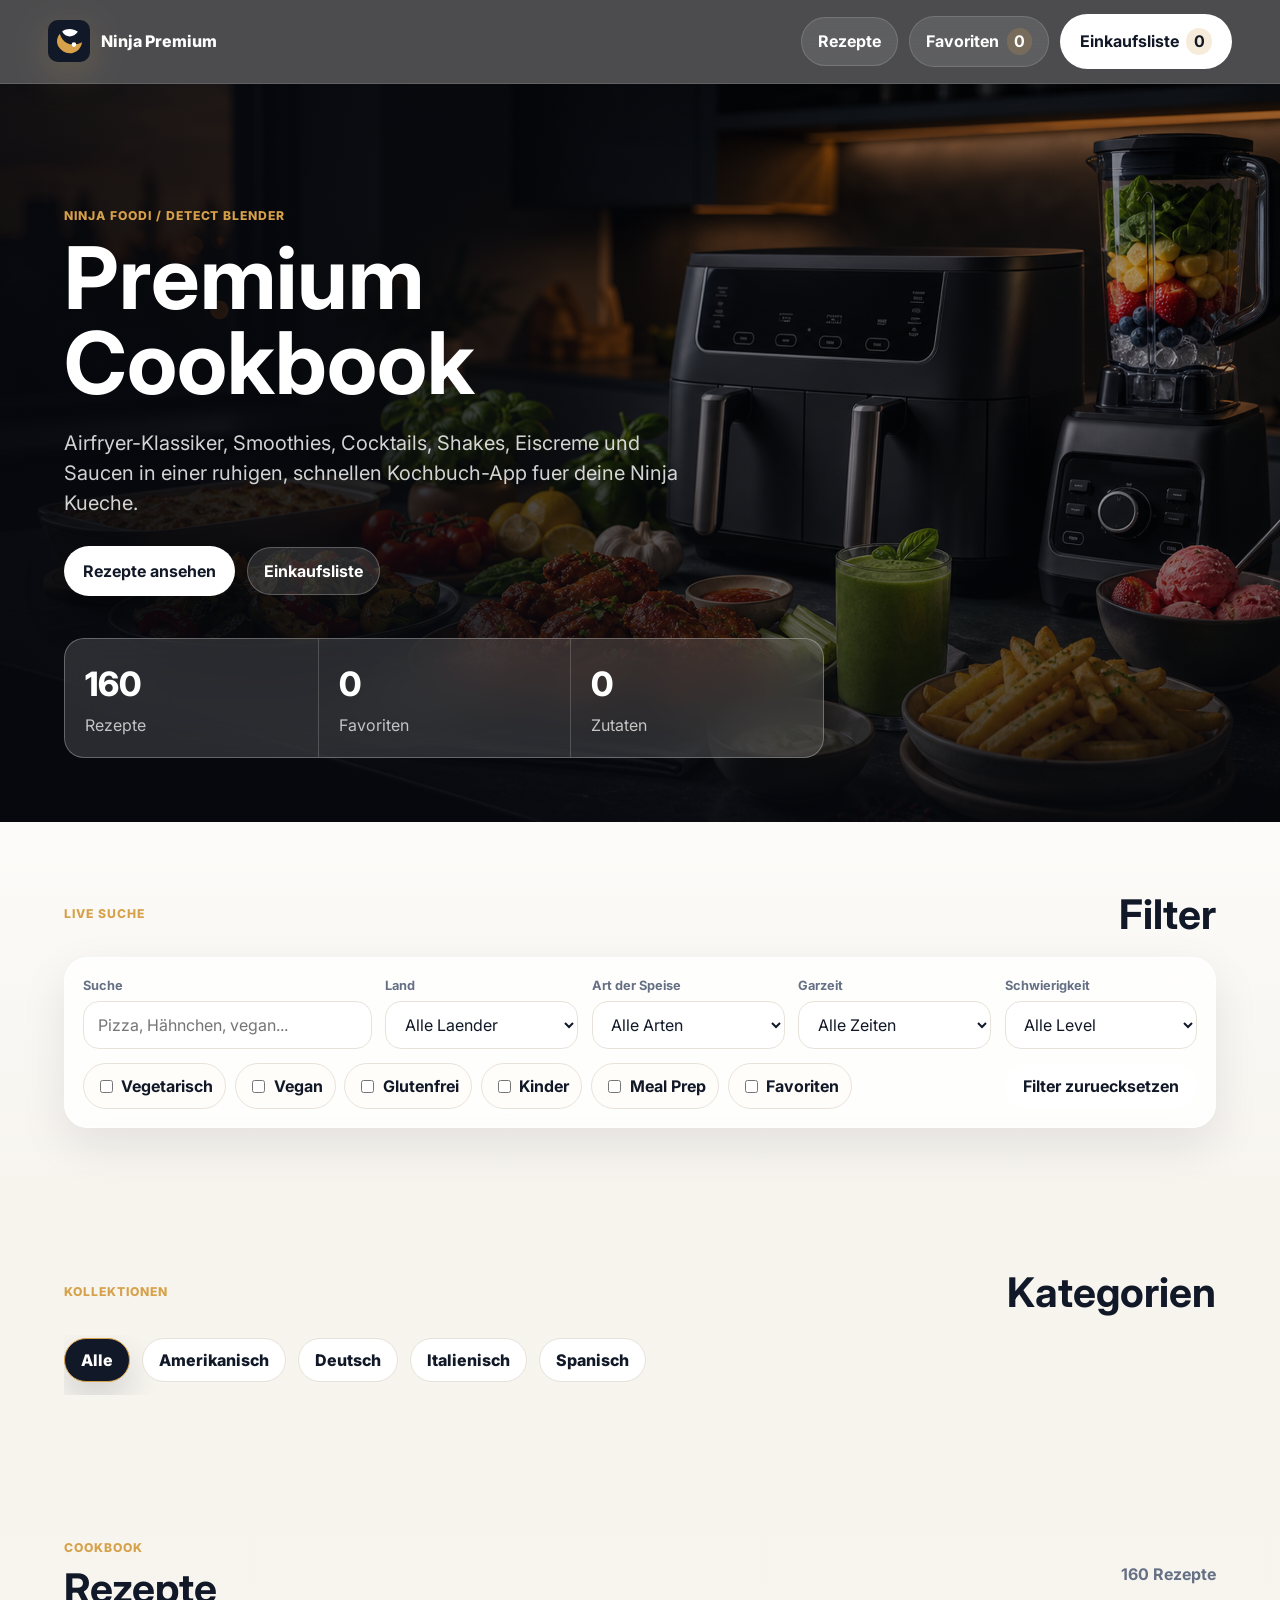
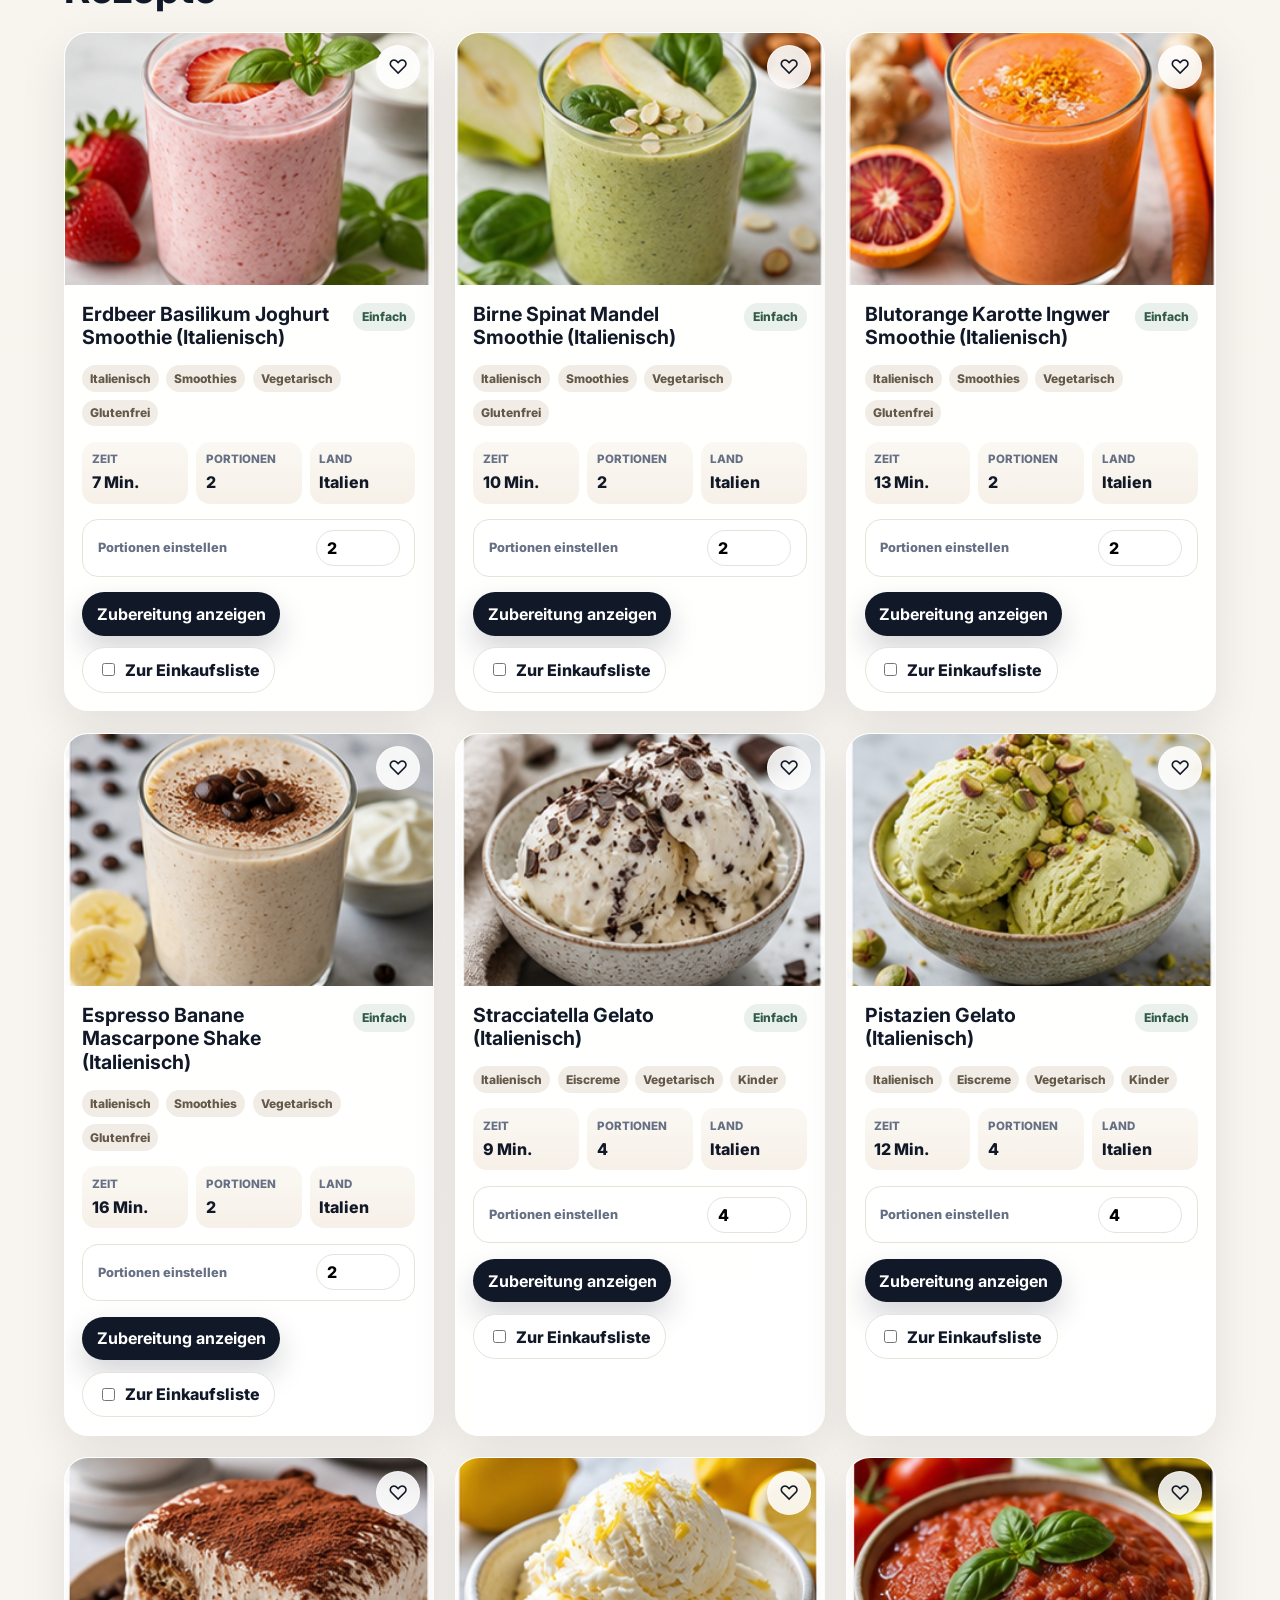
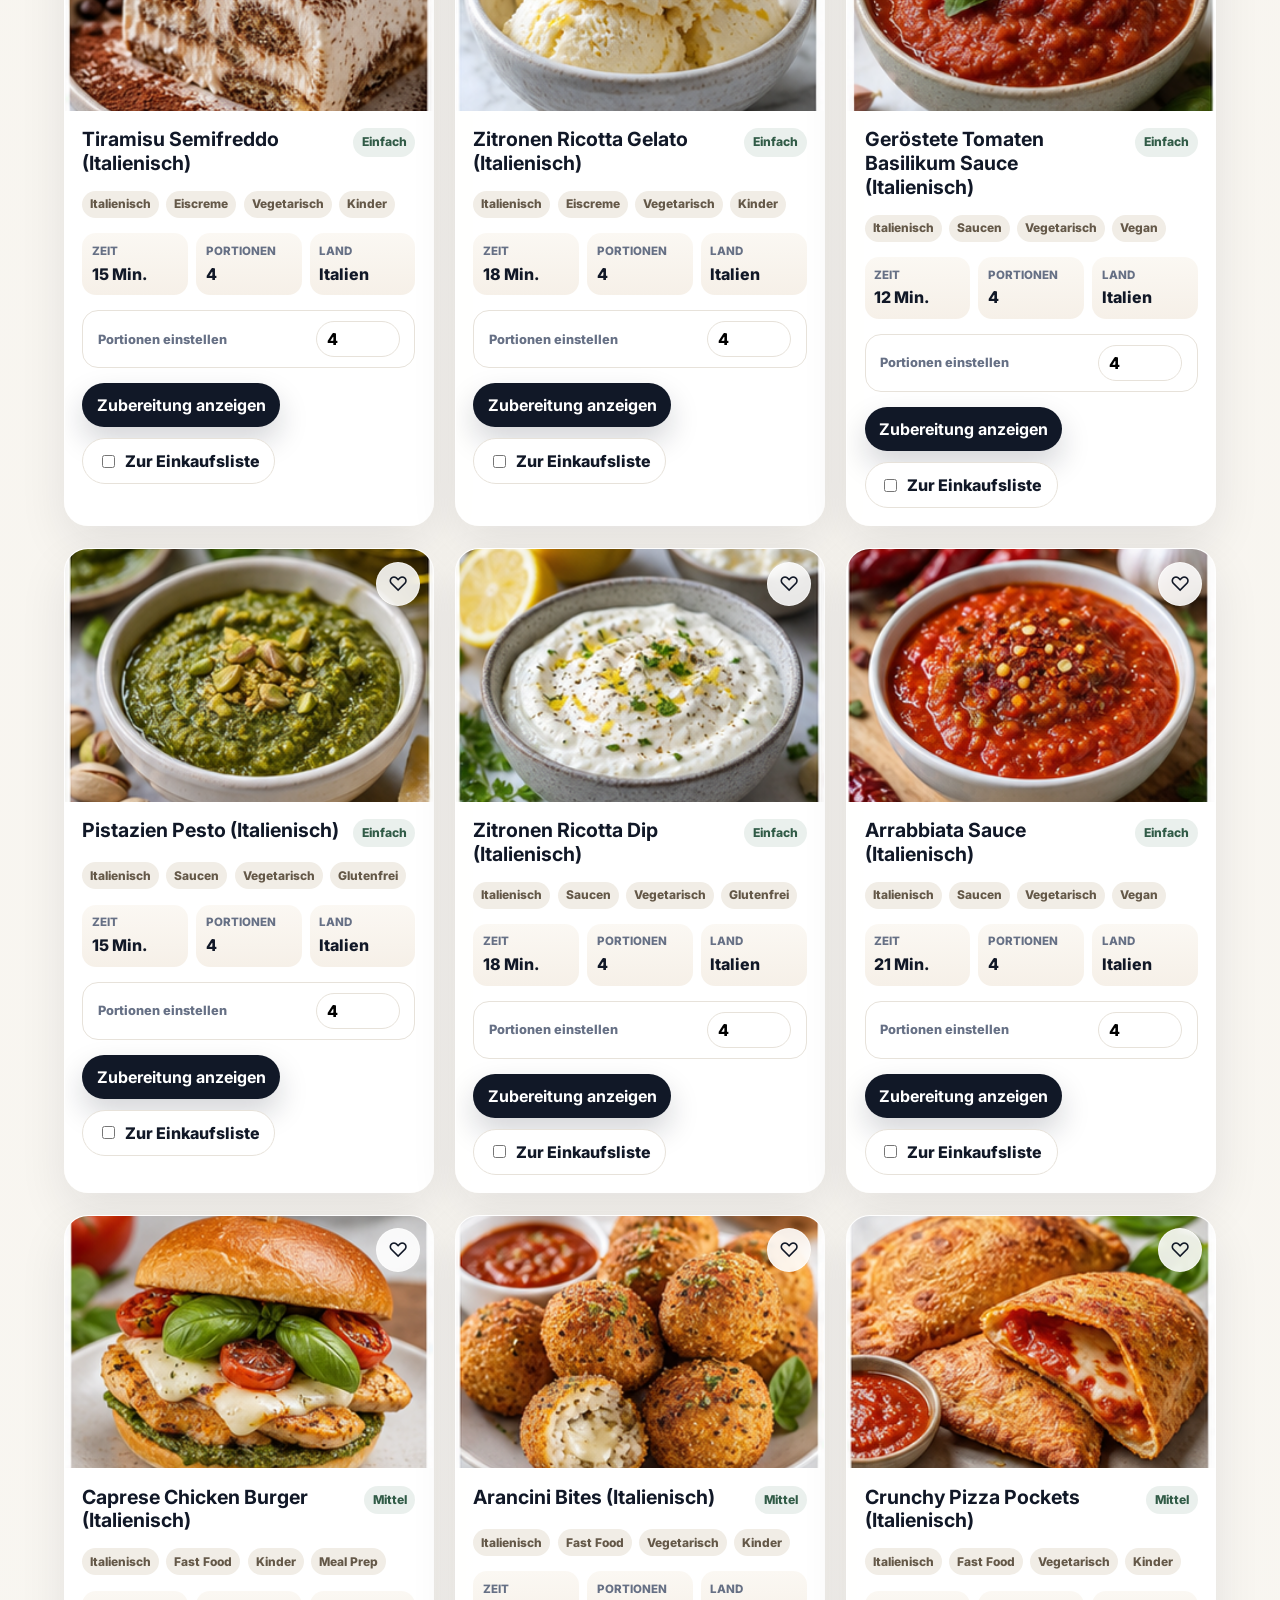
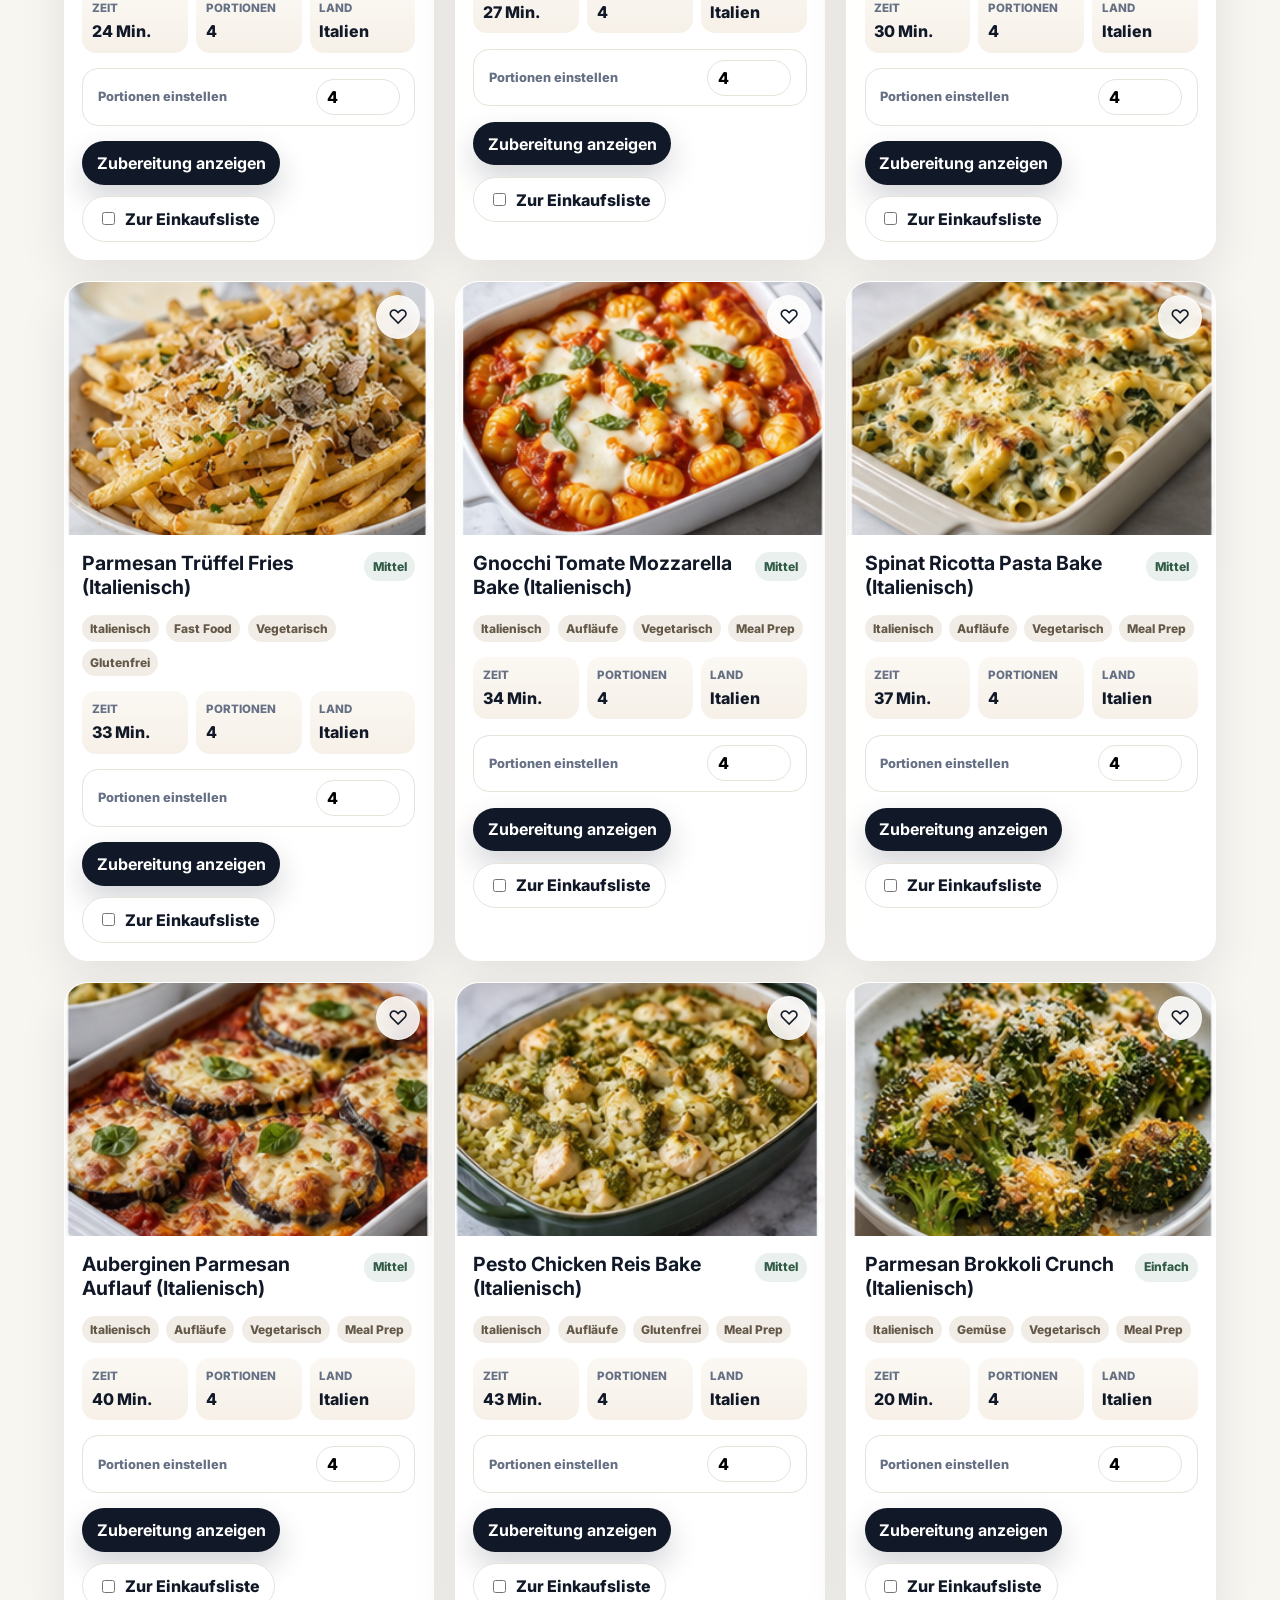
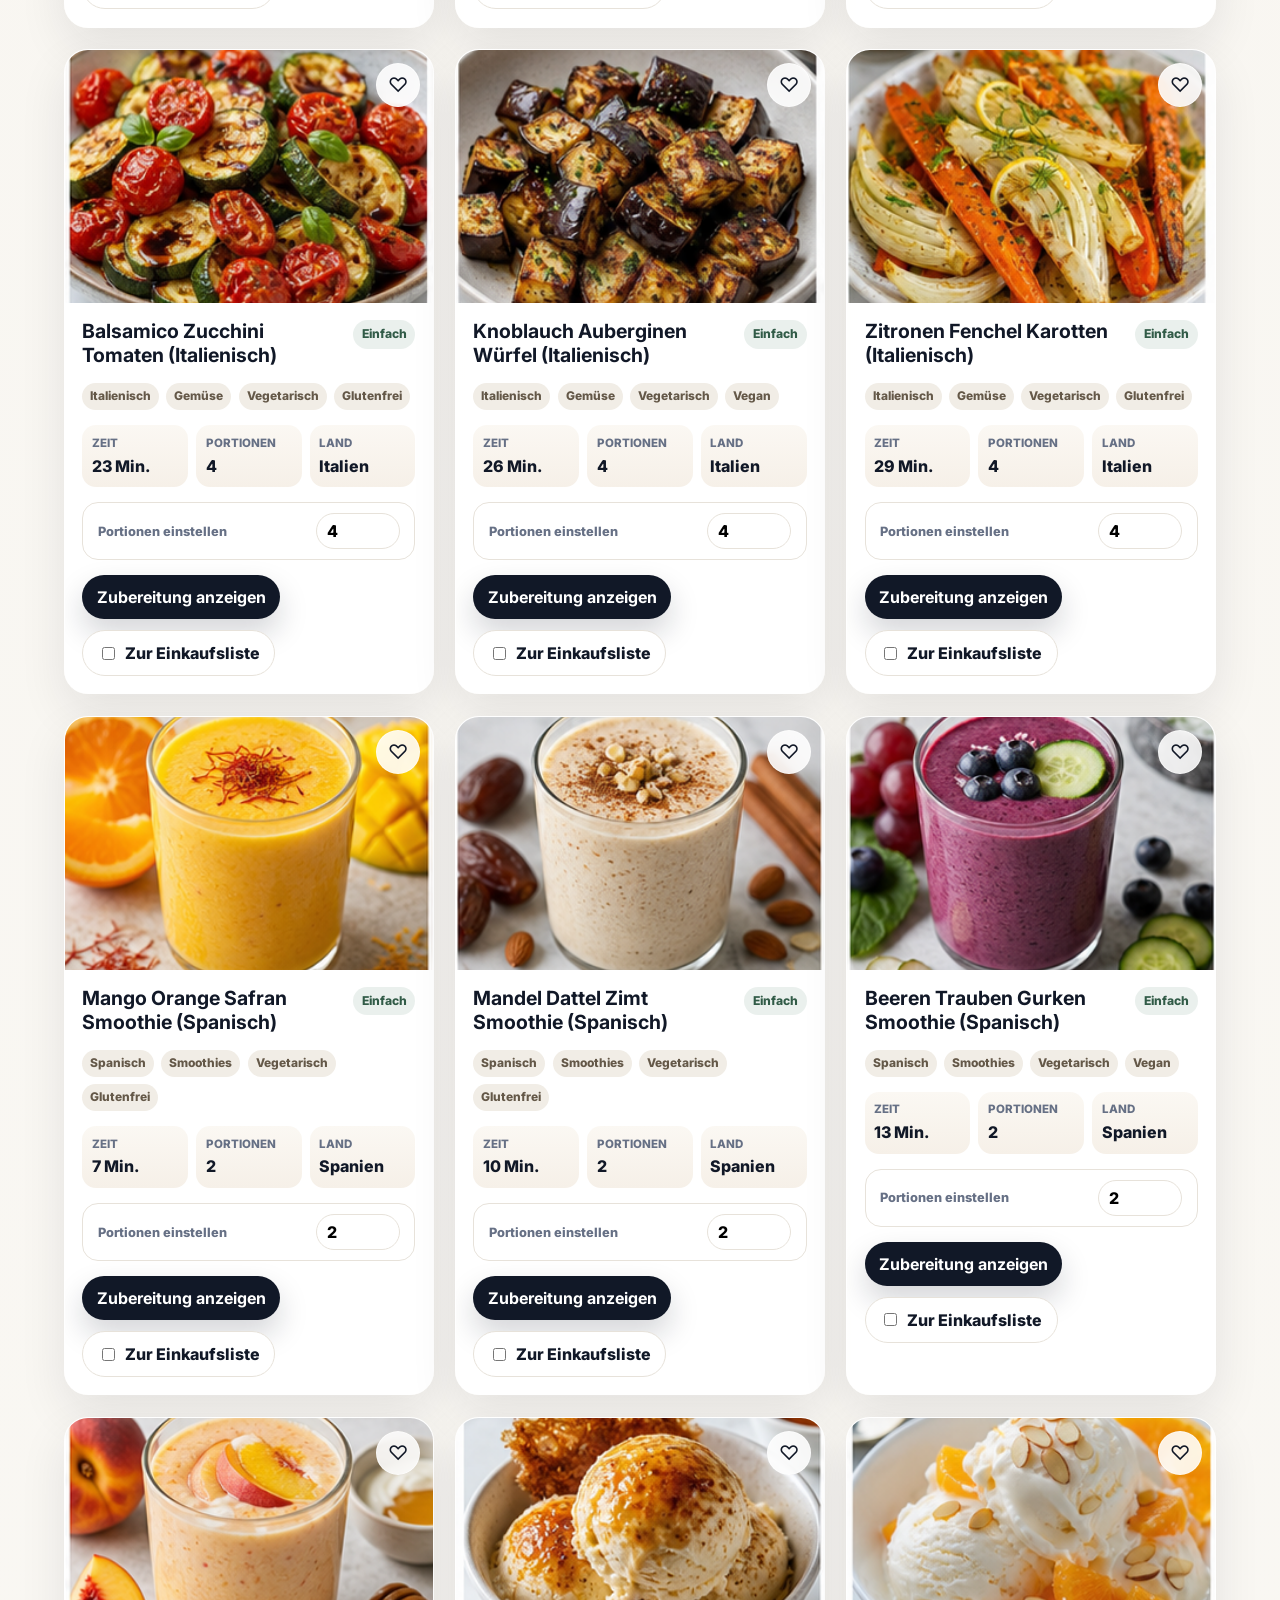
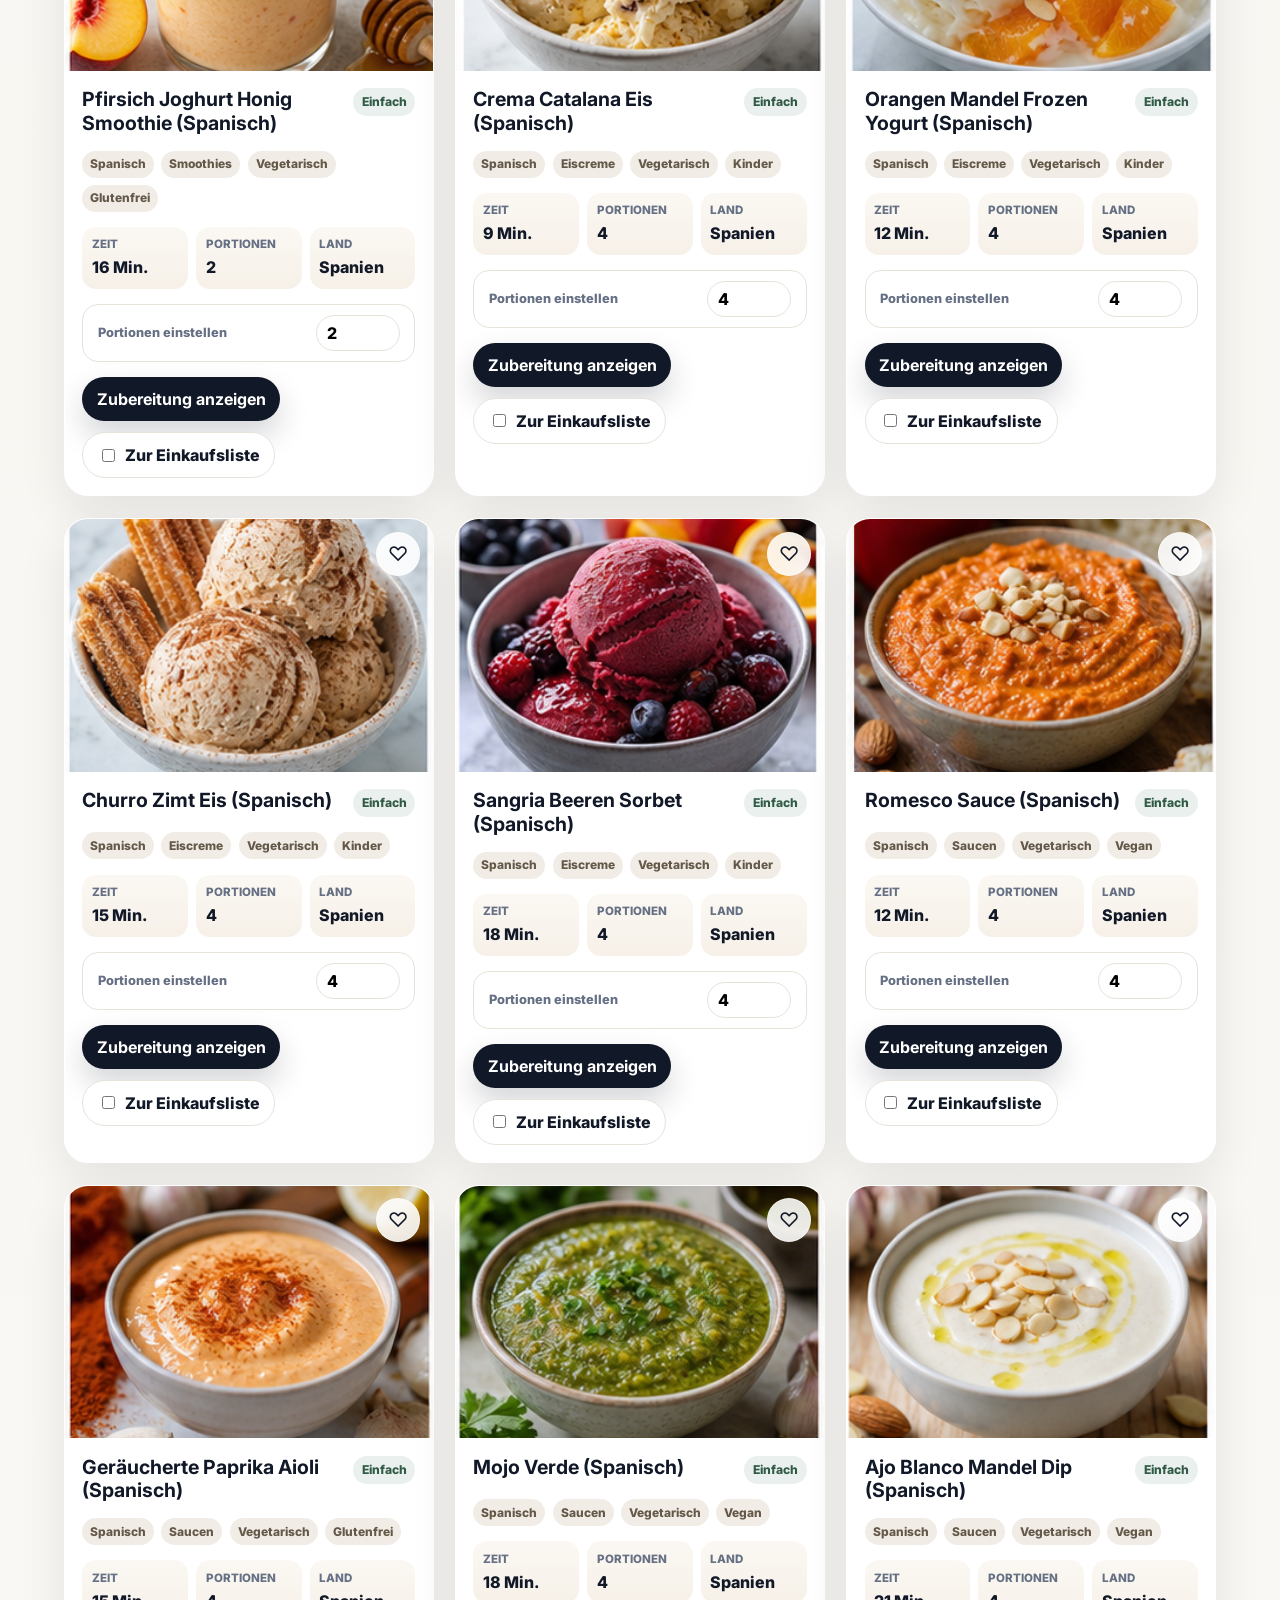
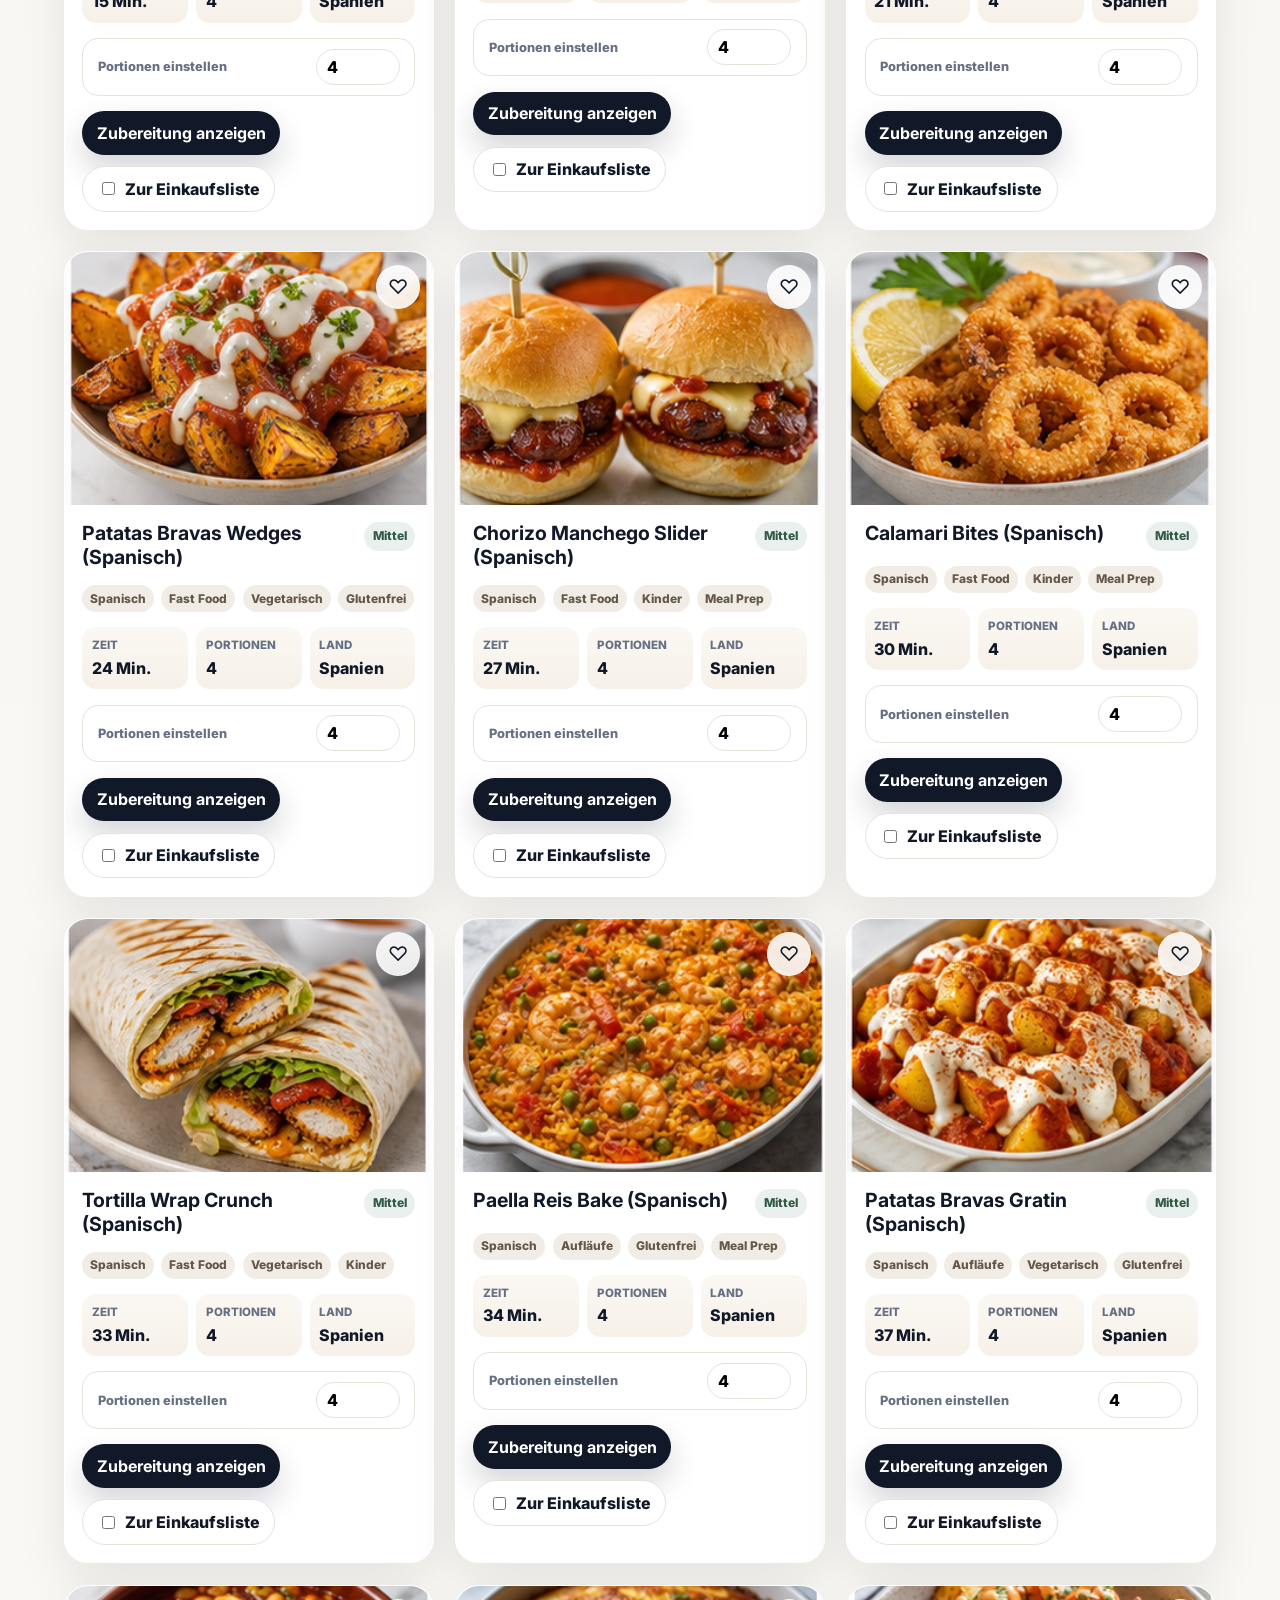
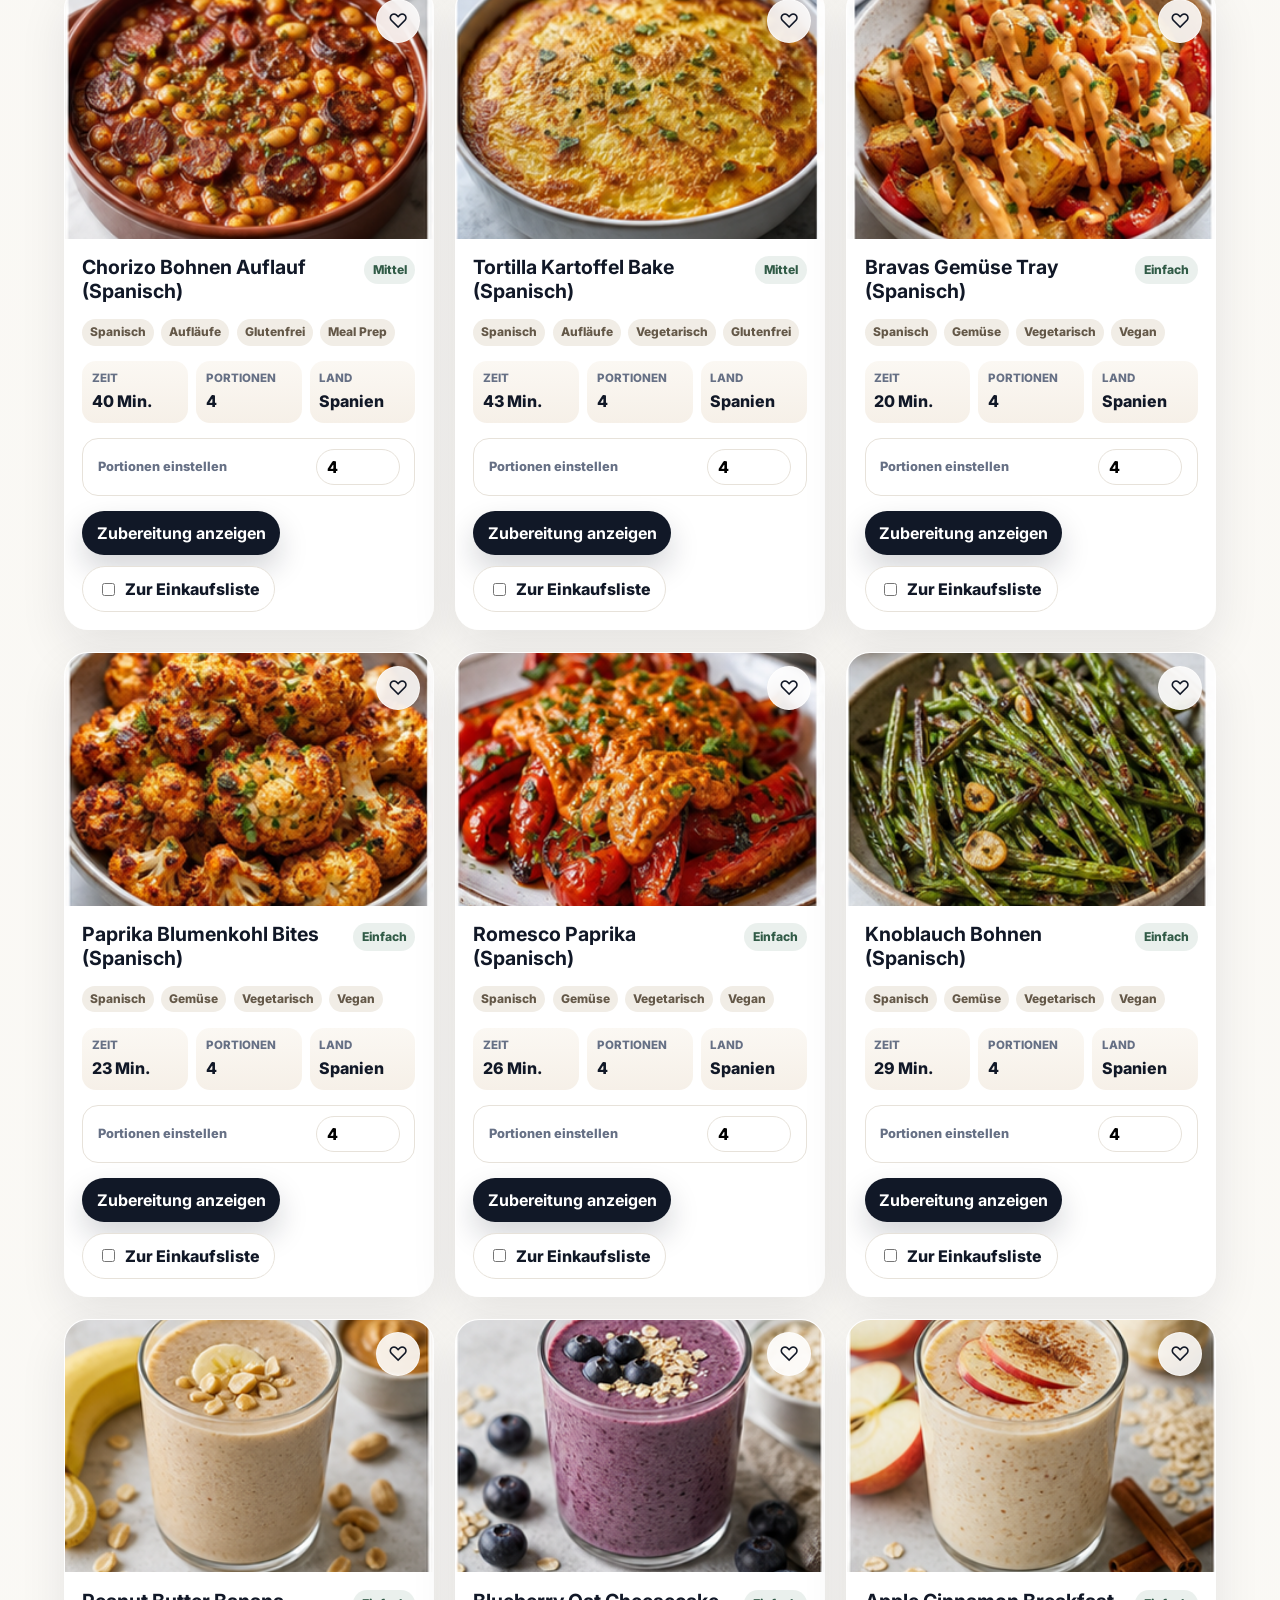
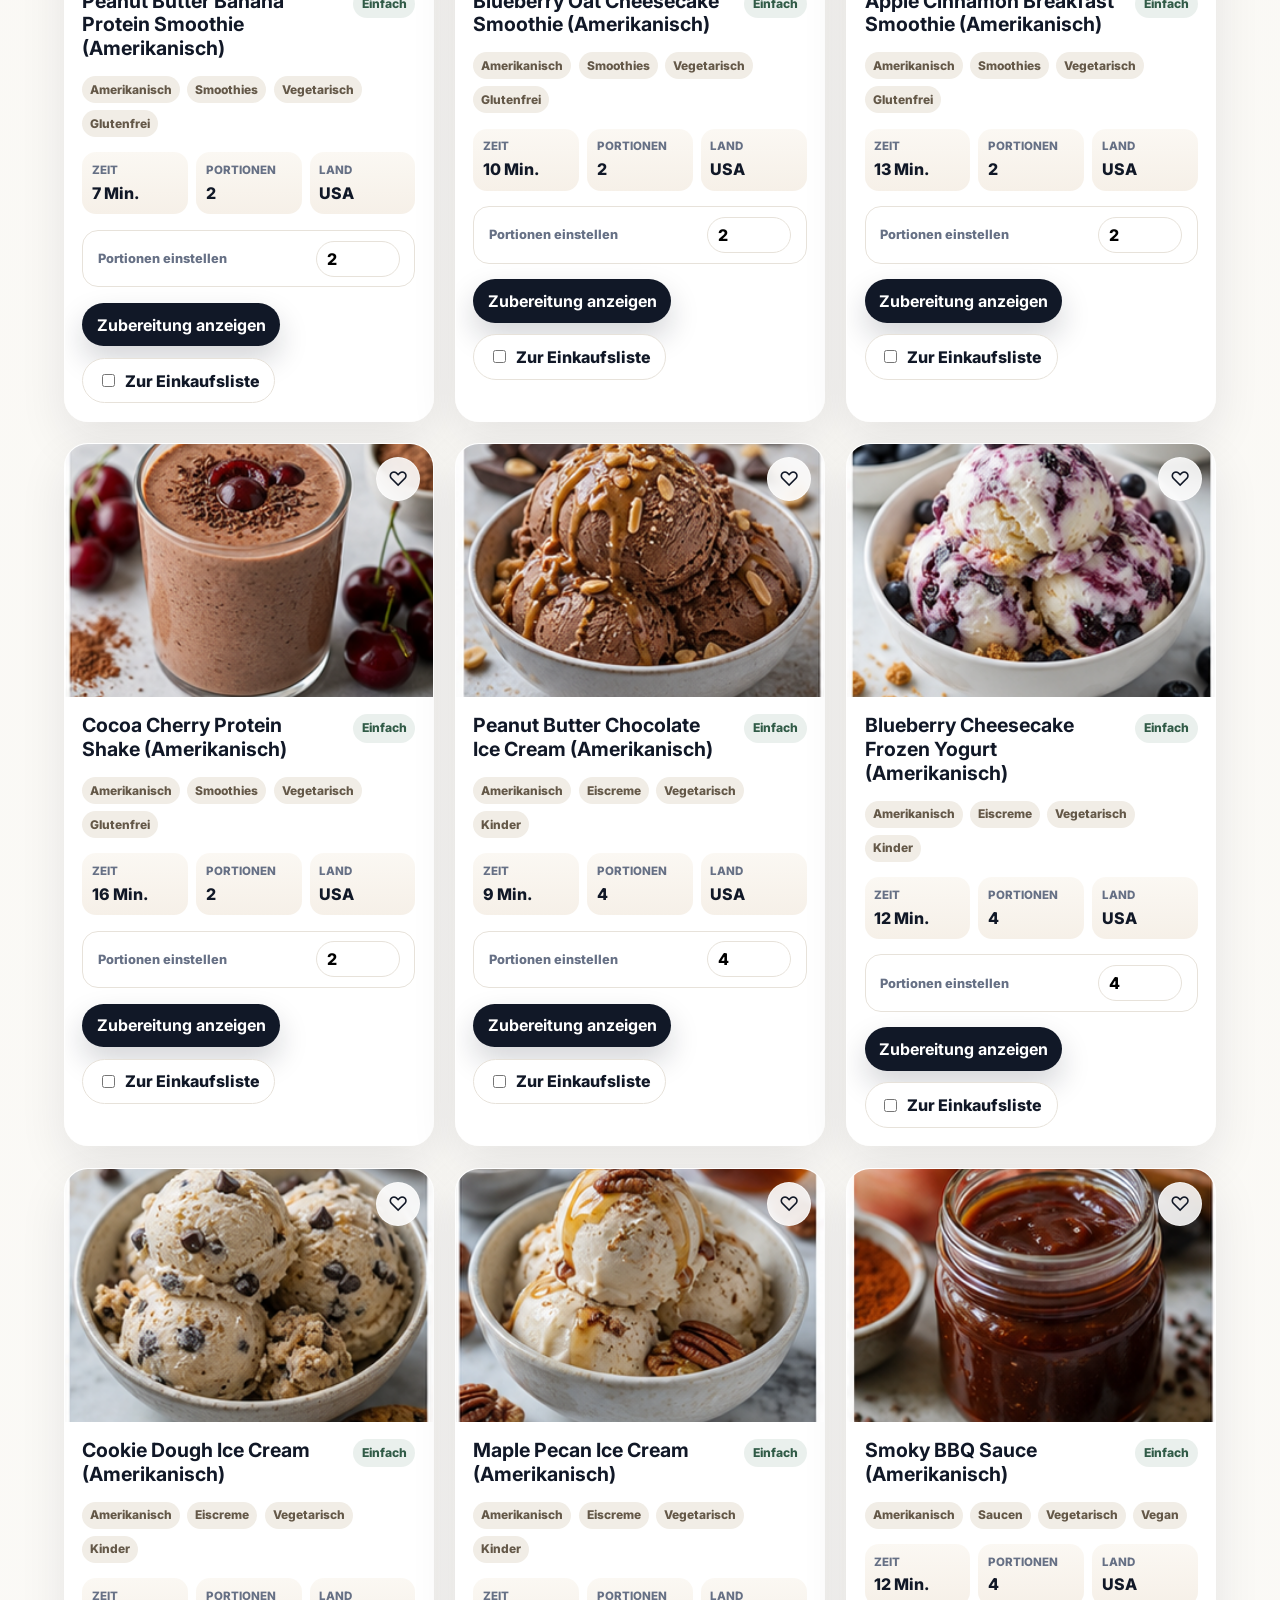
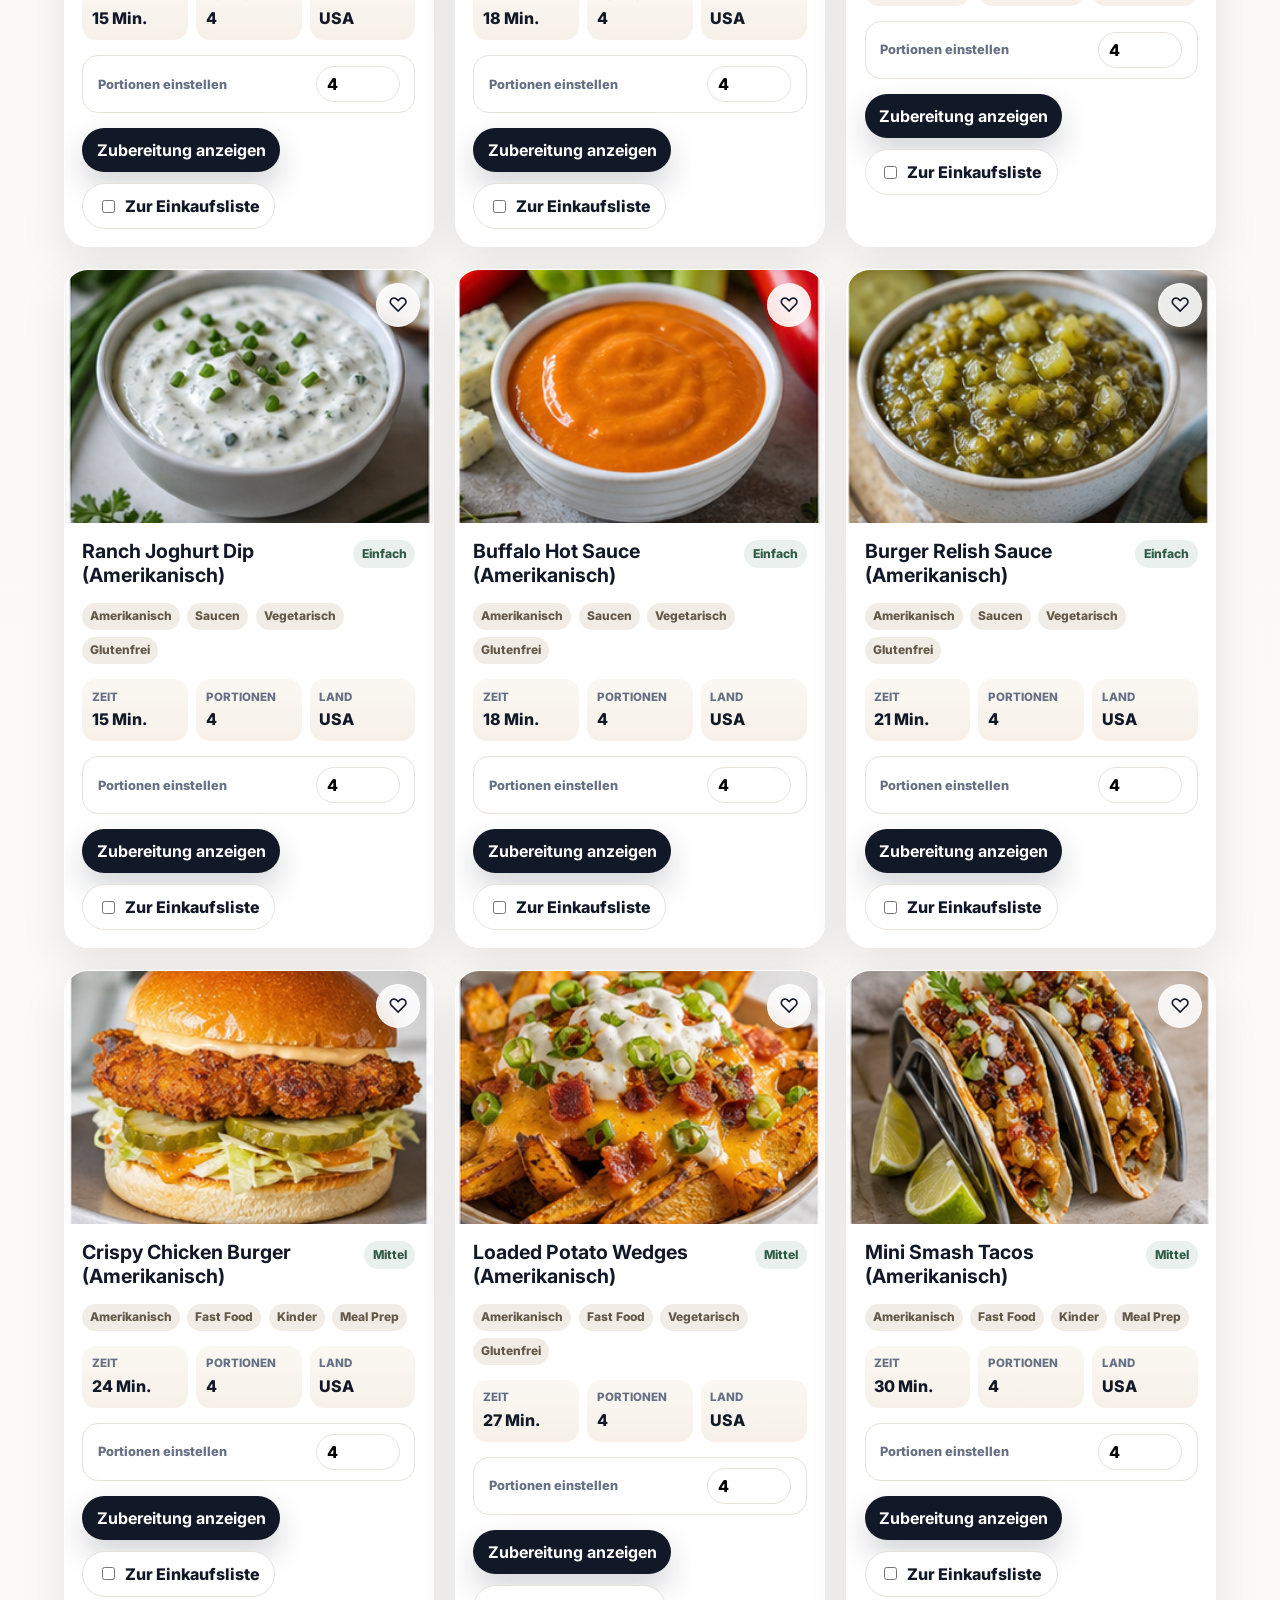
==== commit 4fe85409: "Add files via upload" ====
--- a/index.html
+++ b/index.html
@@ -17,7 +17,7 @@
       href="https://fonts.googleapis.com/css2?family=Inter:wght@400;500;600;700;800&display=swap"
       rel="stylesheet"
     >
-    <link rel="stylesheet" href="style.css?v=25">
+    <link rel="stylesheet" href="style.css?v=26">
   </head>
   <body>
     <a class="skip-link" href="#recipes">Zum Inhalt springen</a>
@@ -48,7 +48,7 @@
           <p class="eyebrow">Ninja Foodi / Detect Blender</p>
           <h1 id="hero-title">Premium Cookbook</h1>
           <p>
-            Airfryer-Klassiker, Smoothies, Eiscreme, Saucen und Auflaeufe in einer ruhigen,
+            Airfryer-Klassiker, Smoothies, Cocktails, Shakes, Eiscreme und Saucen in einer ruhigen,
             schnellen Kochbuch-App fuer deine Ninja Kueche.
           </p>
           <div class="hero-actions">
@@ -239,6 +239,6 @@
       </article>
     </template>
 
-    <script type="module" src="app.js?v=25"></script>
+    <script type="module" src="app.js?v=26"></script>
   </body>
 </html>
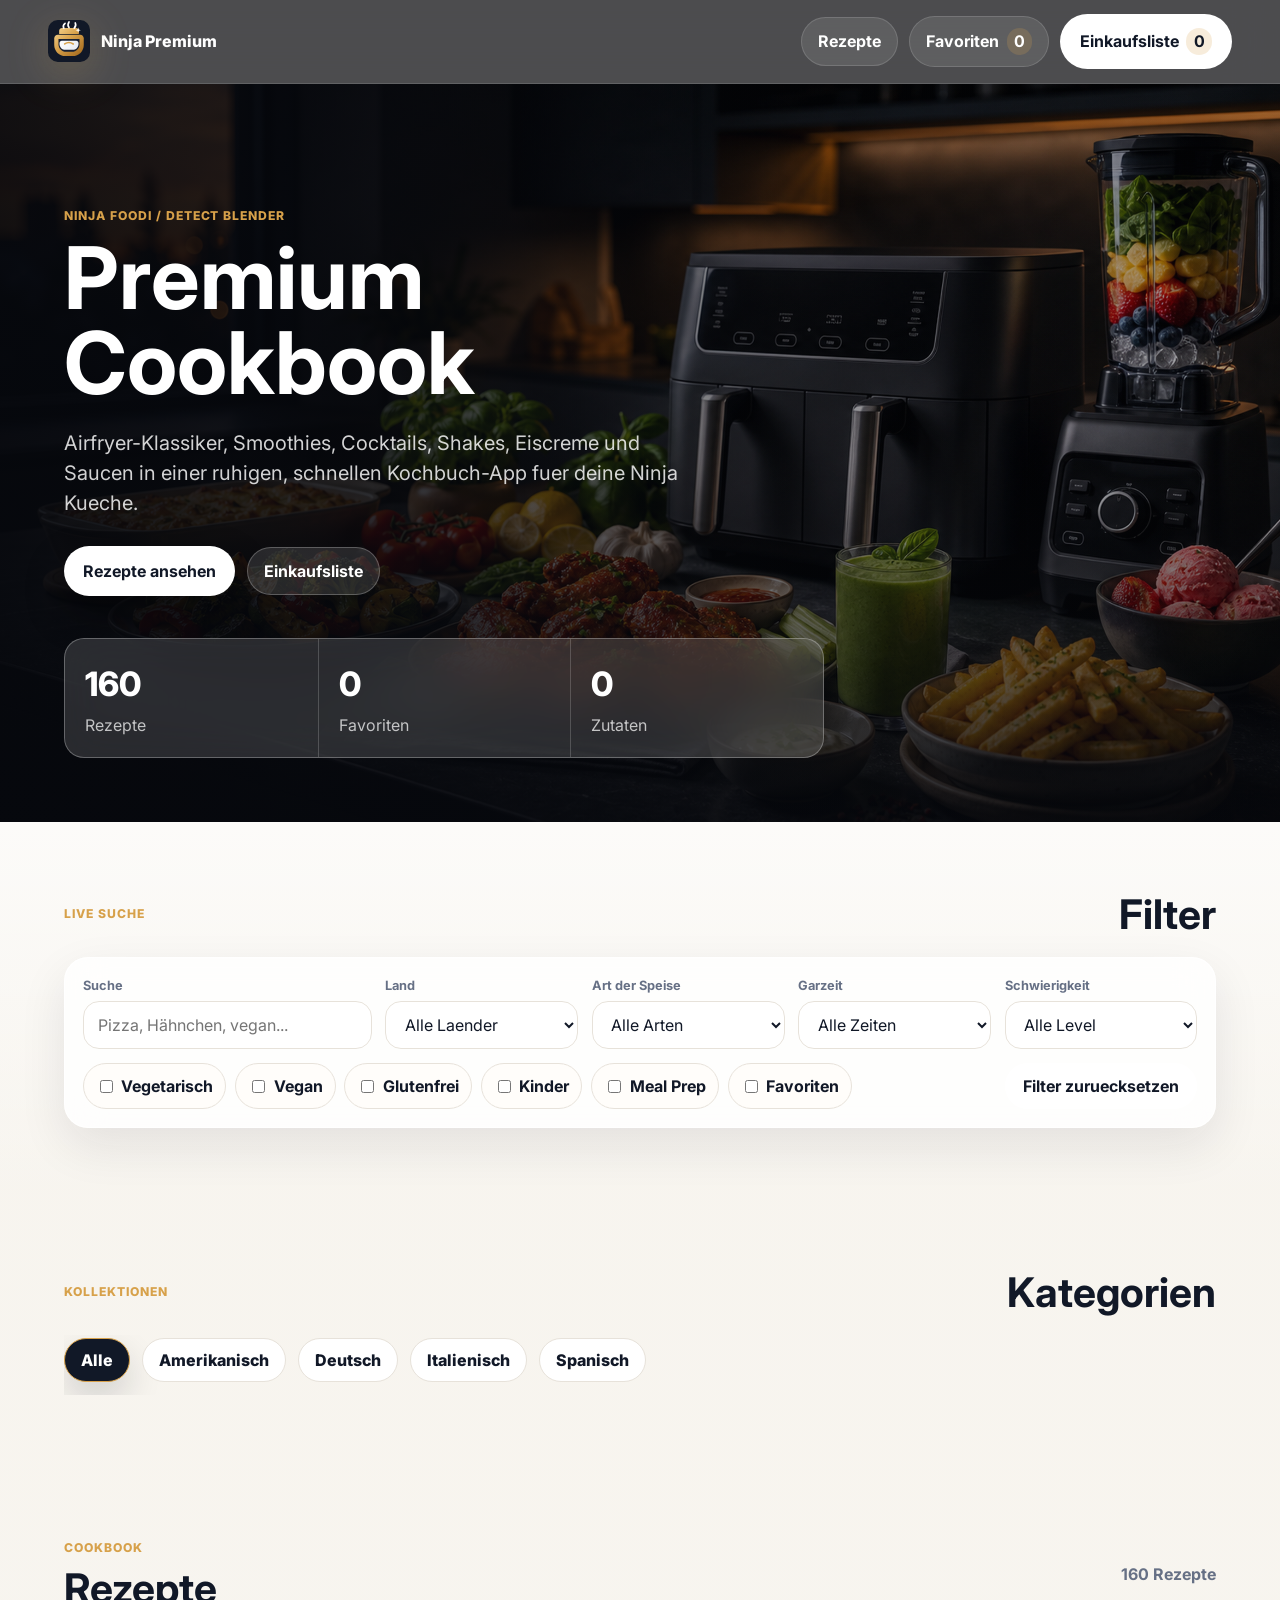
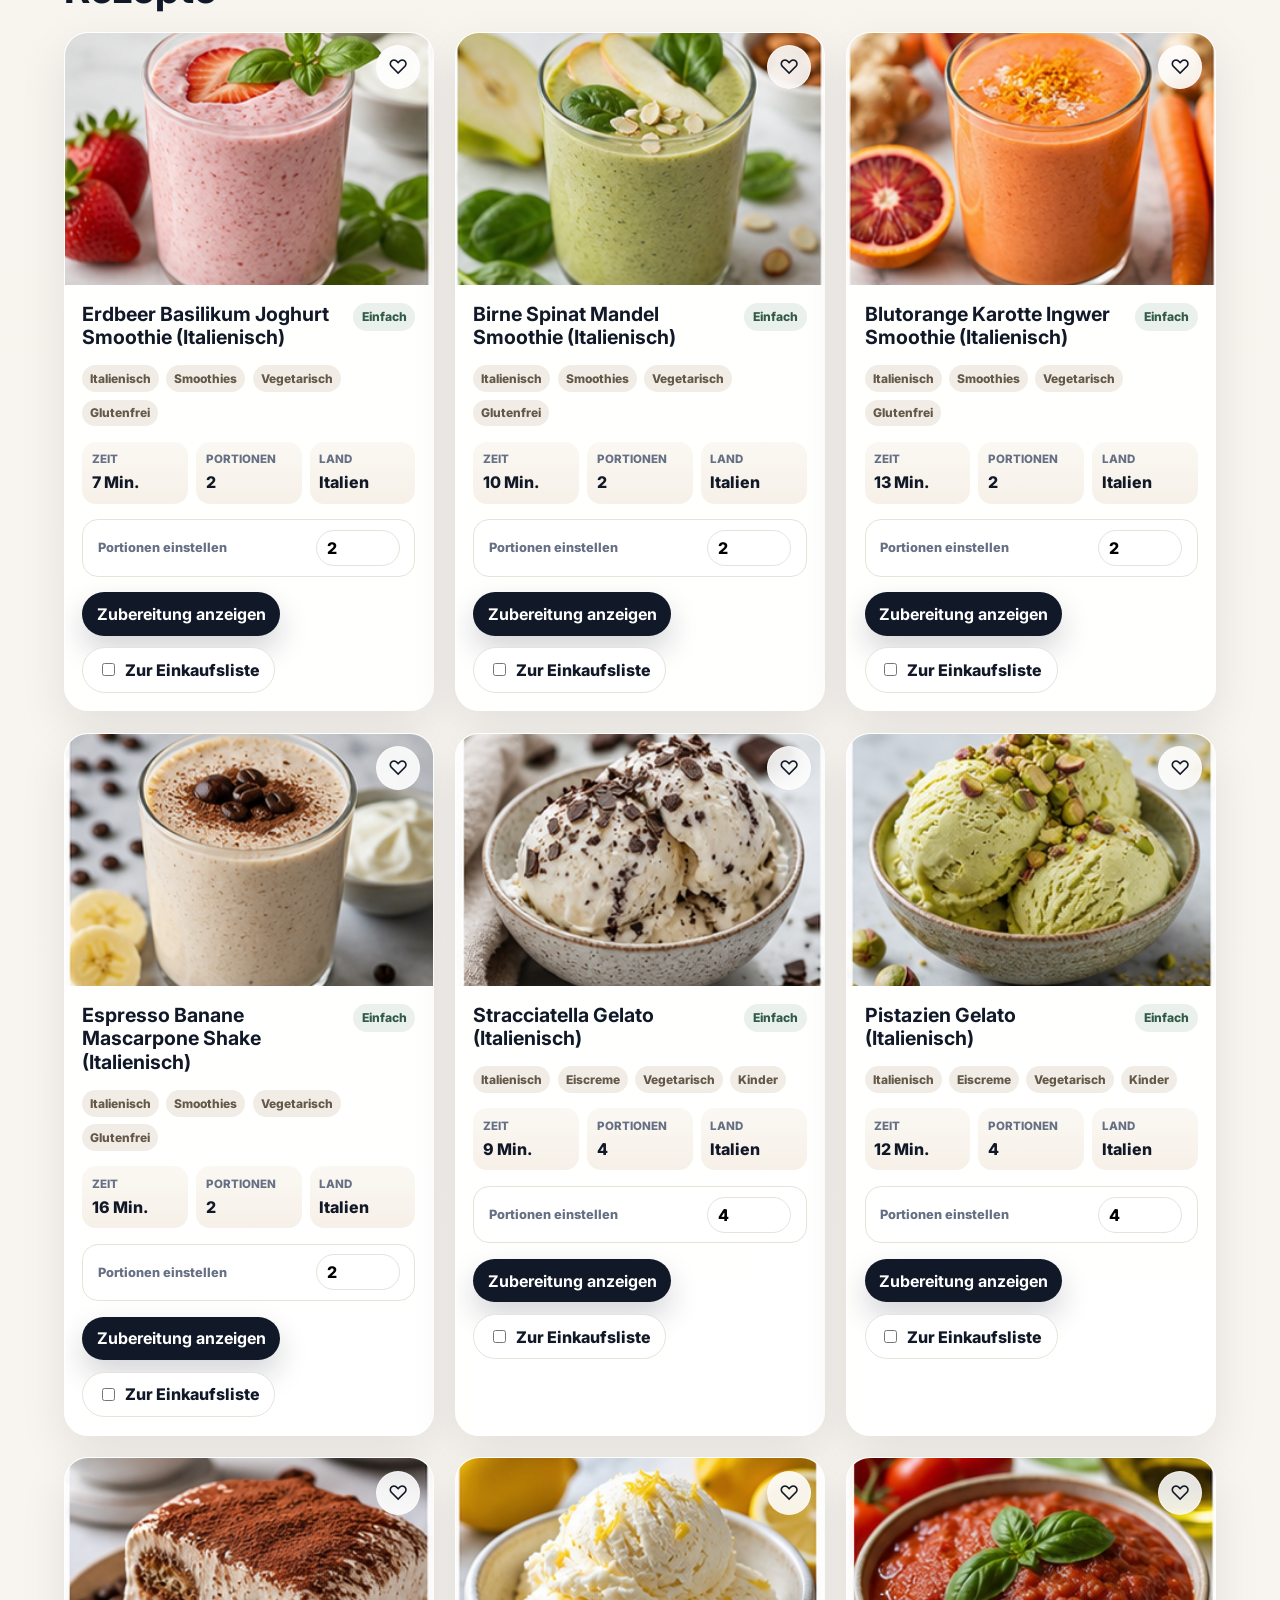
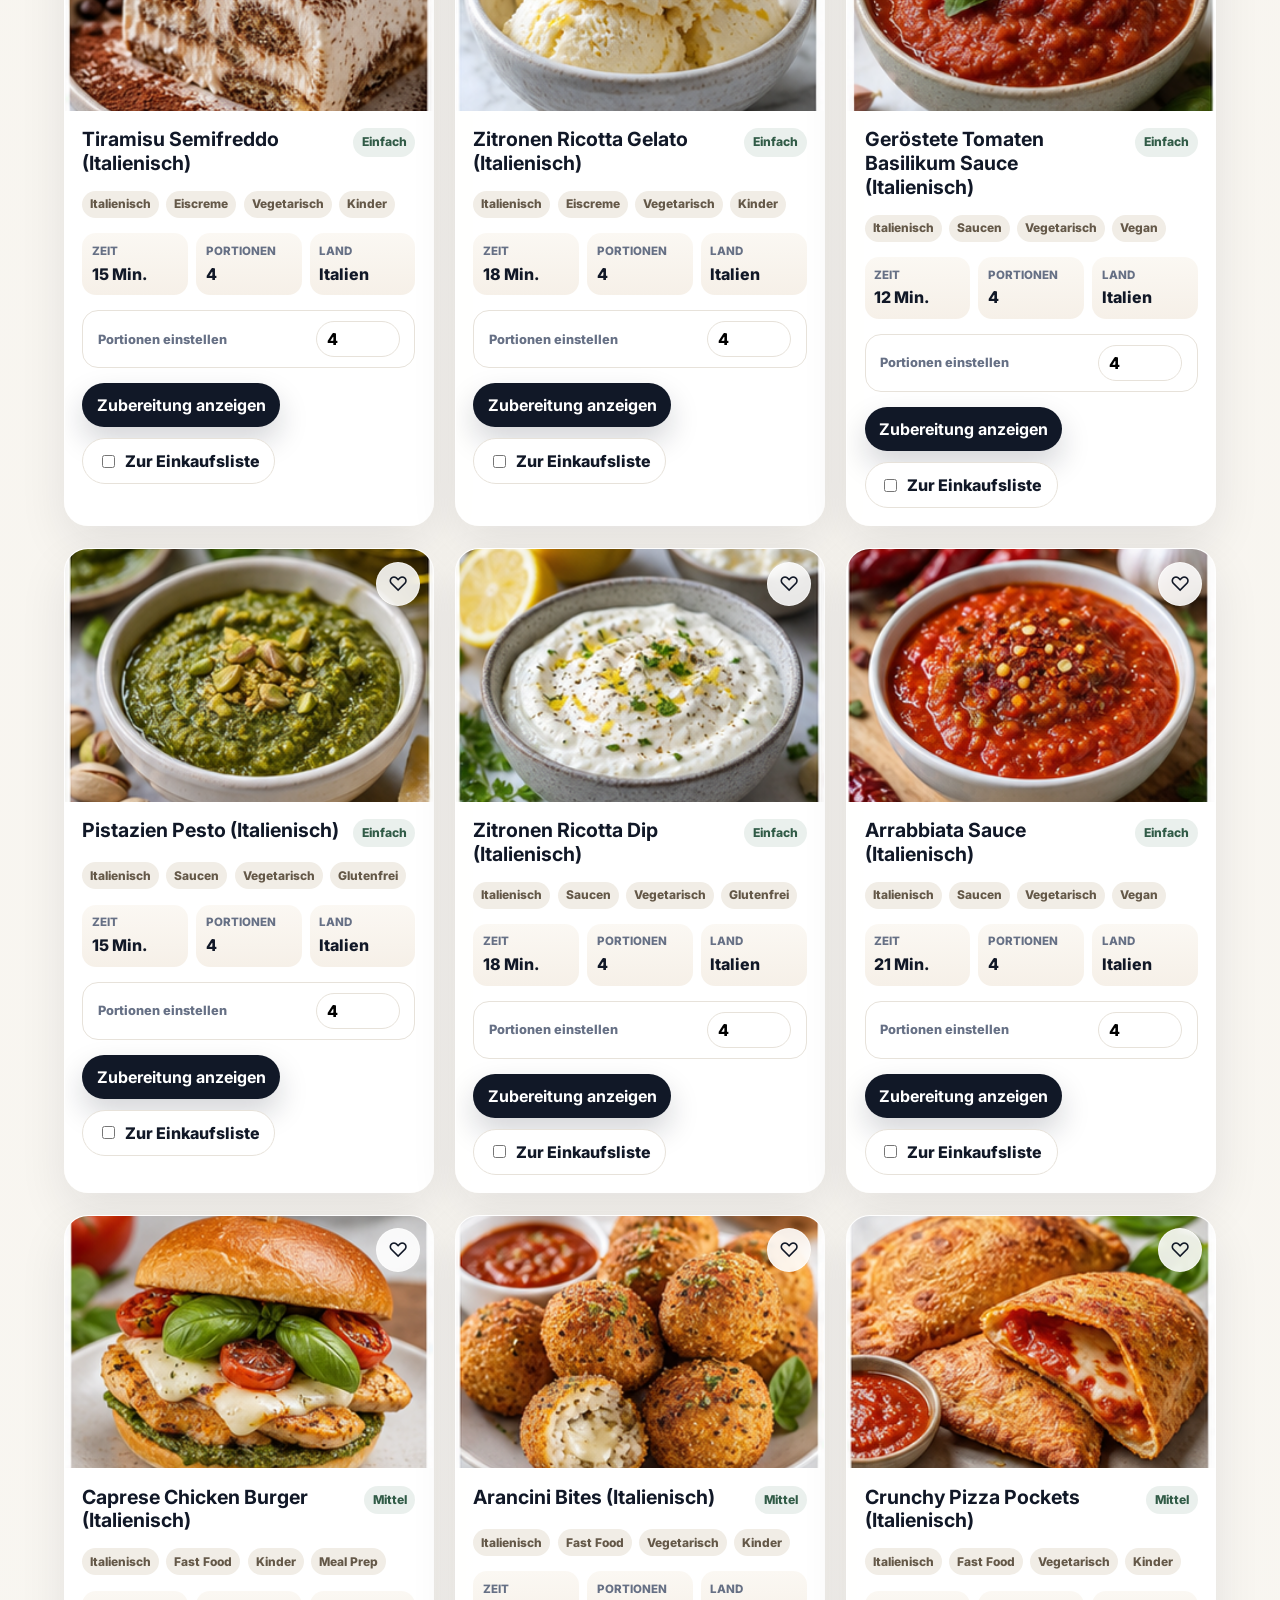
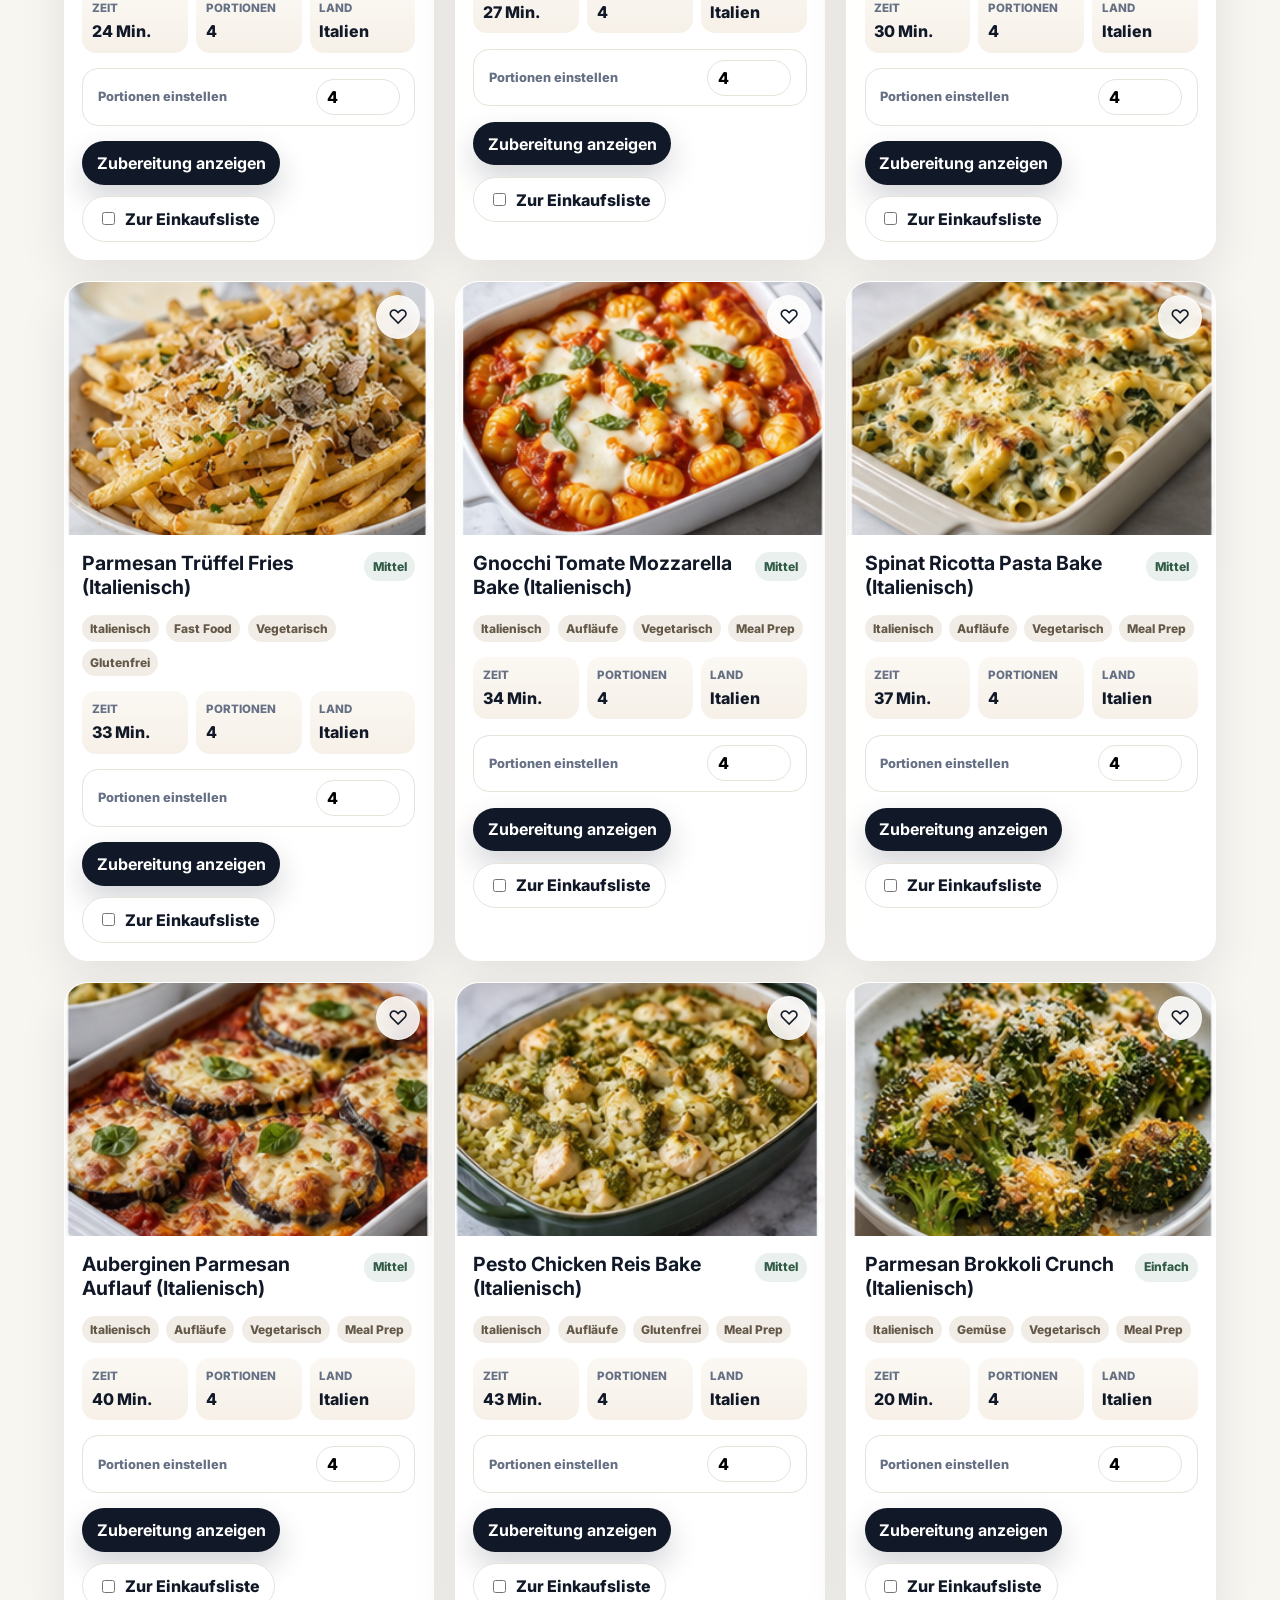
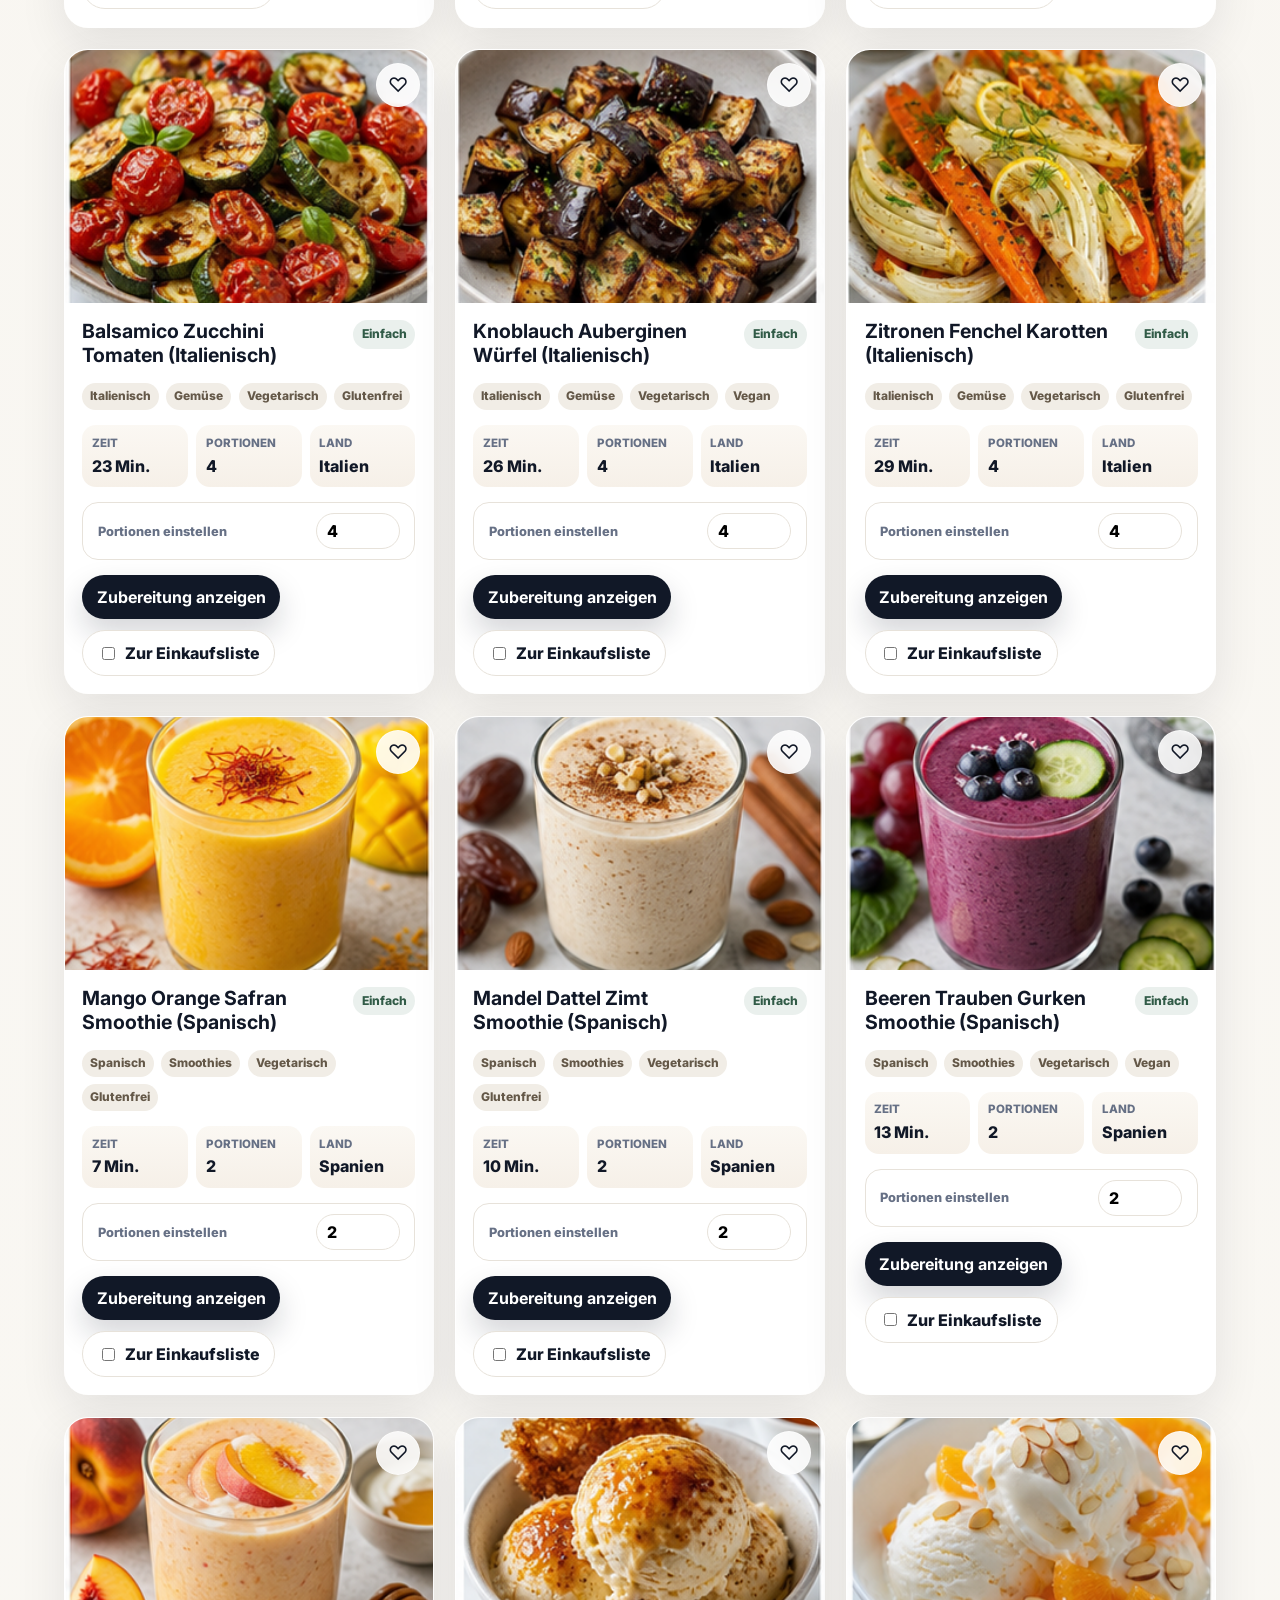
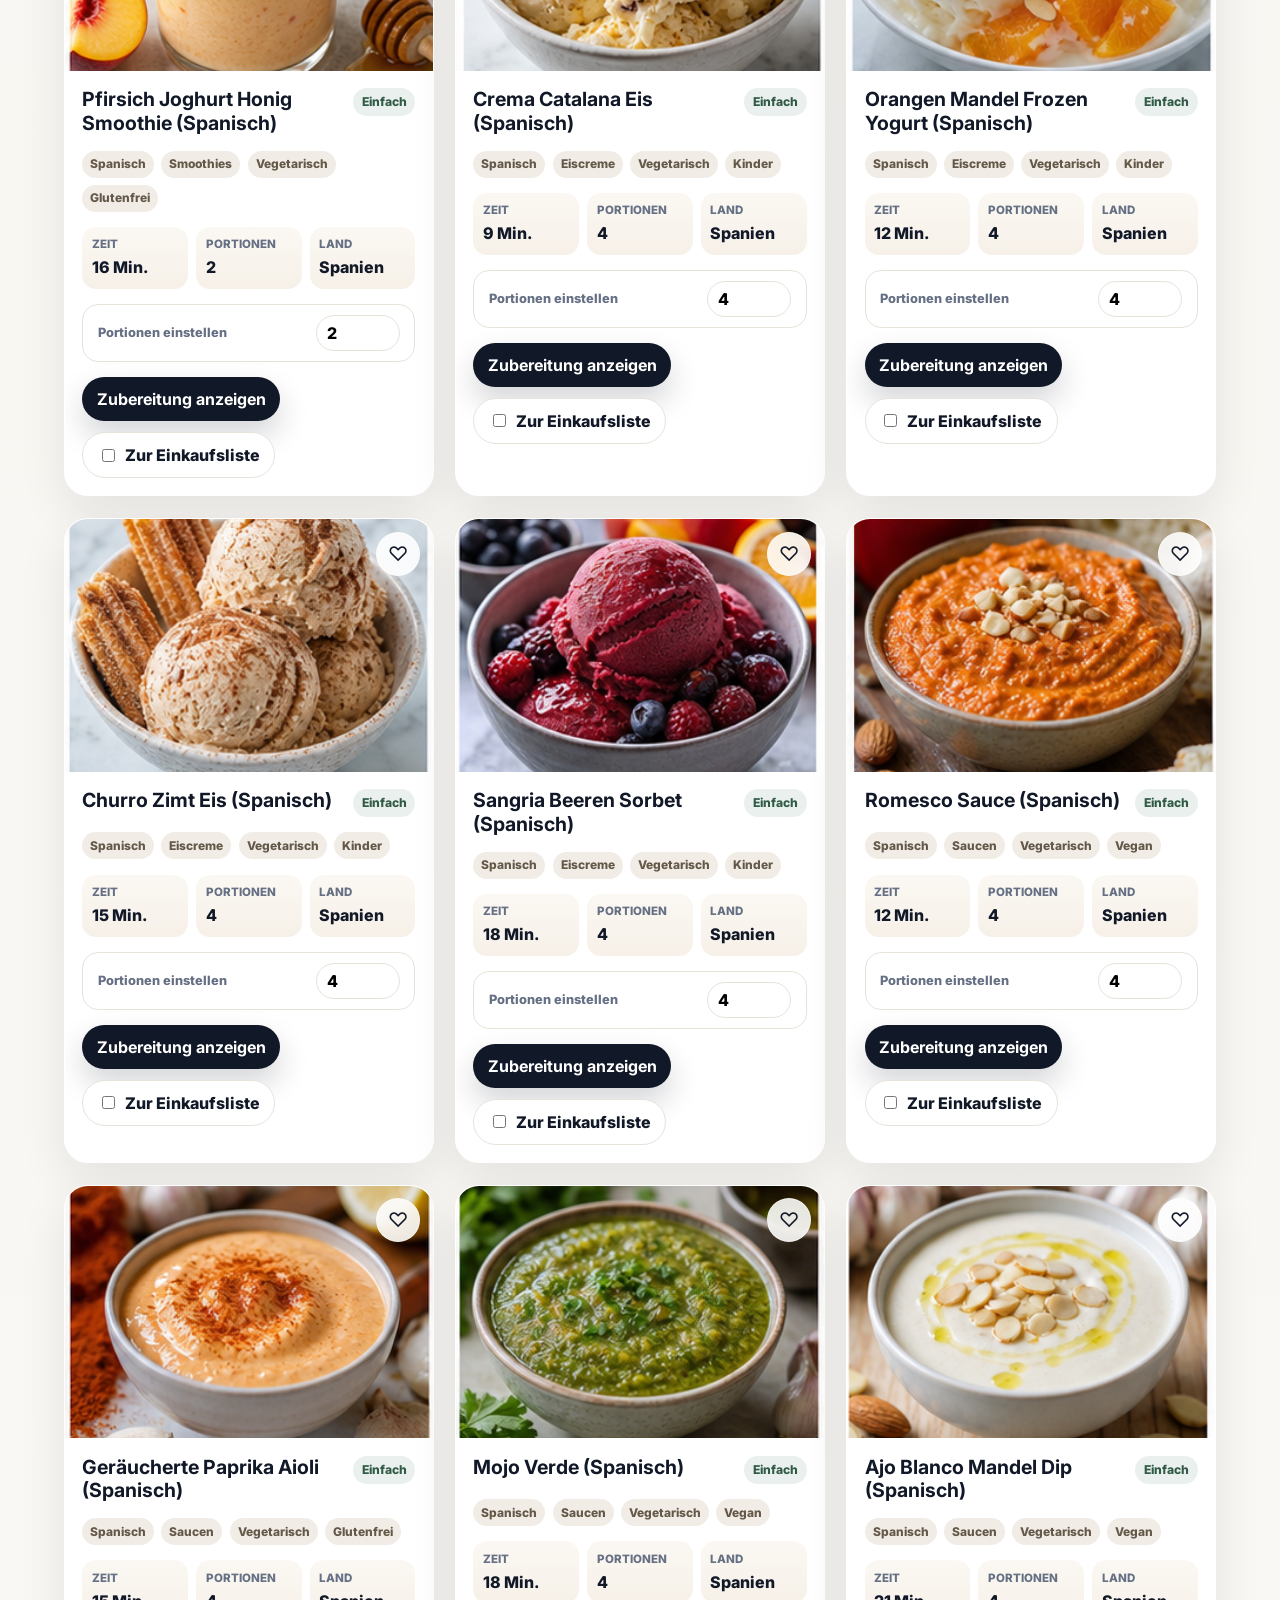
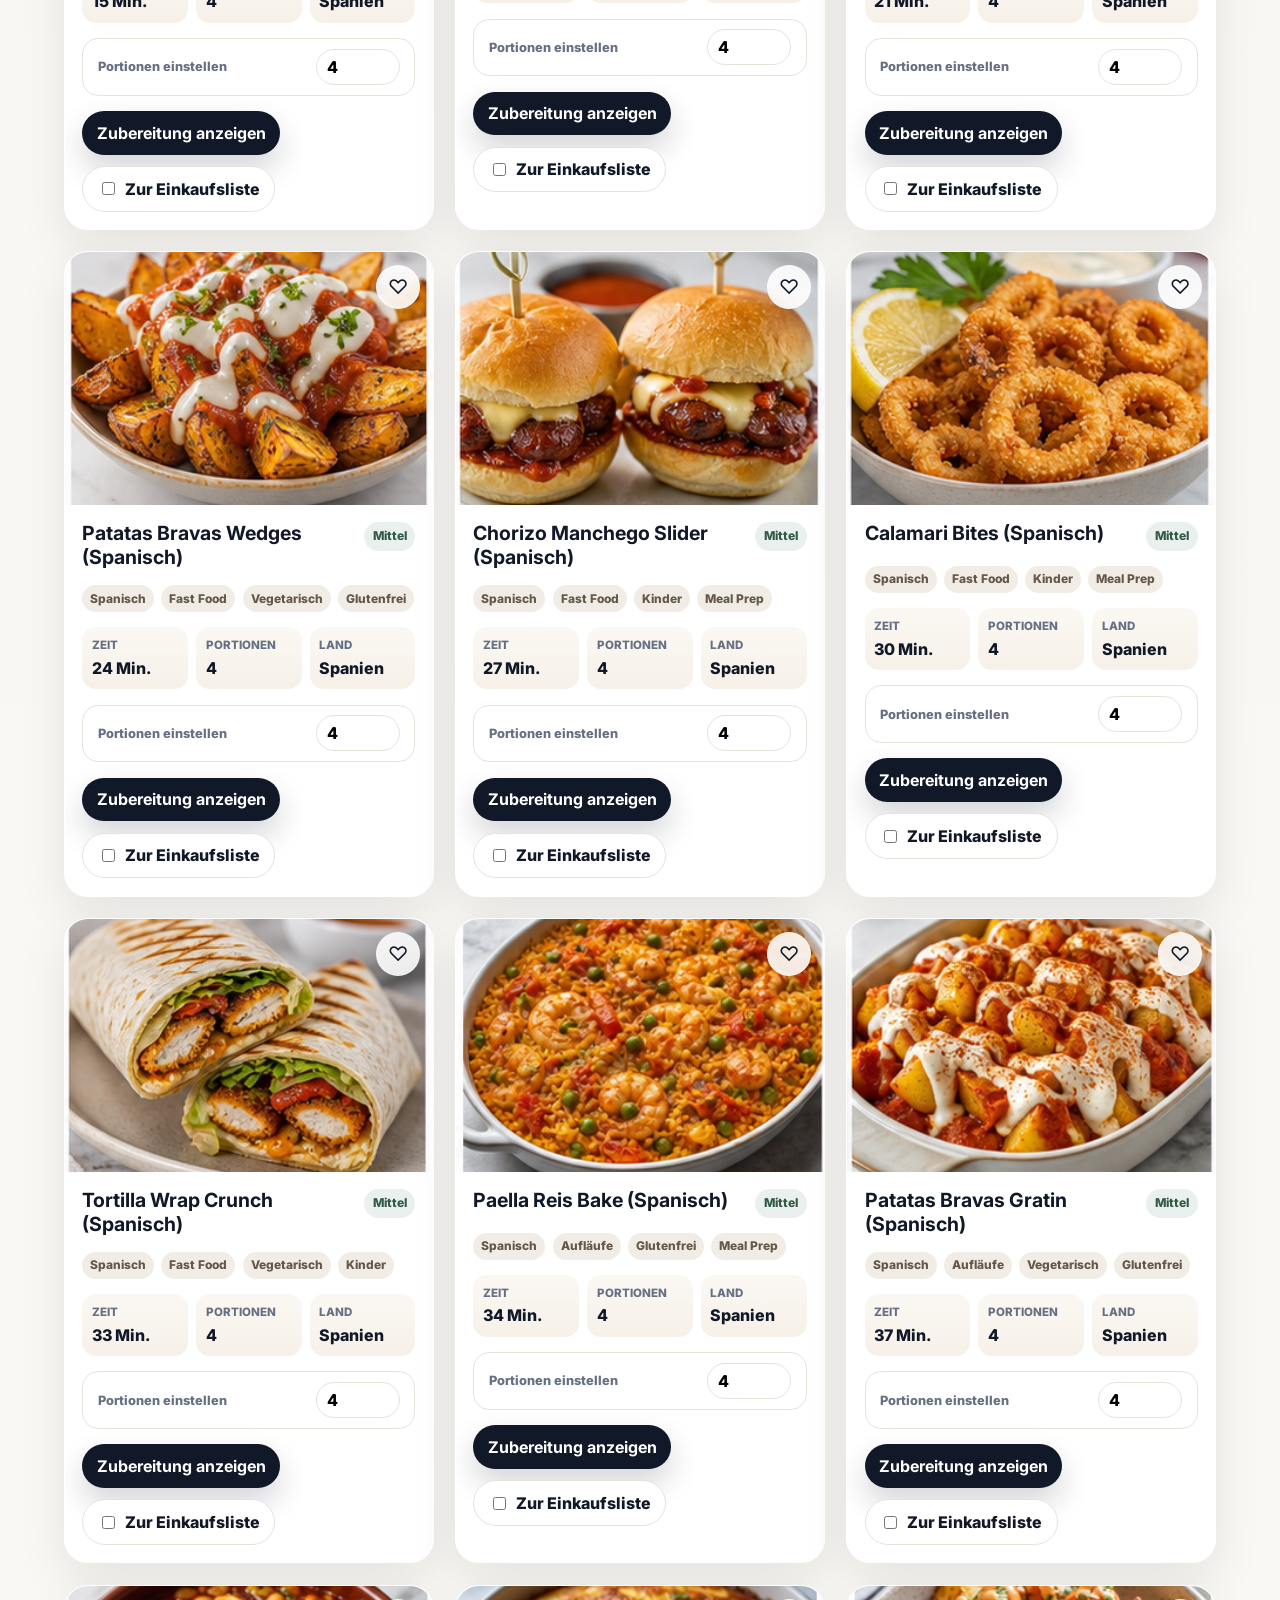
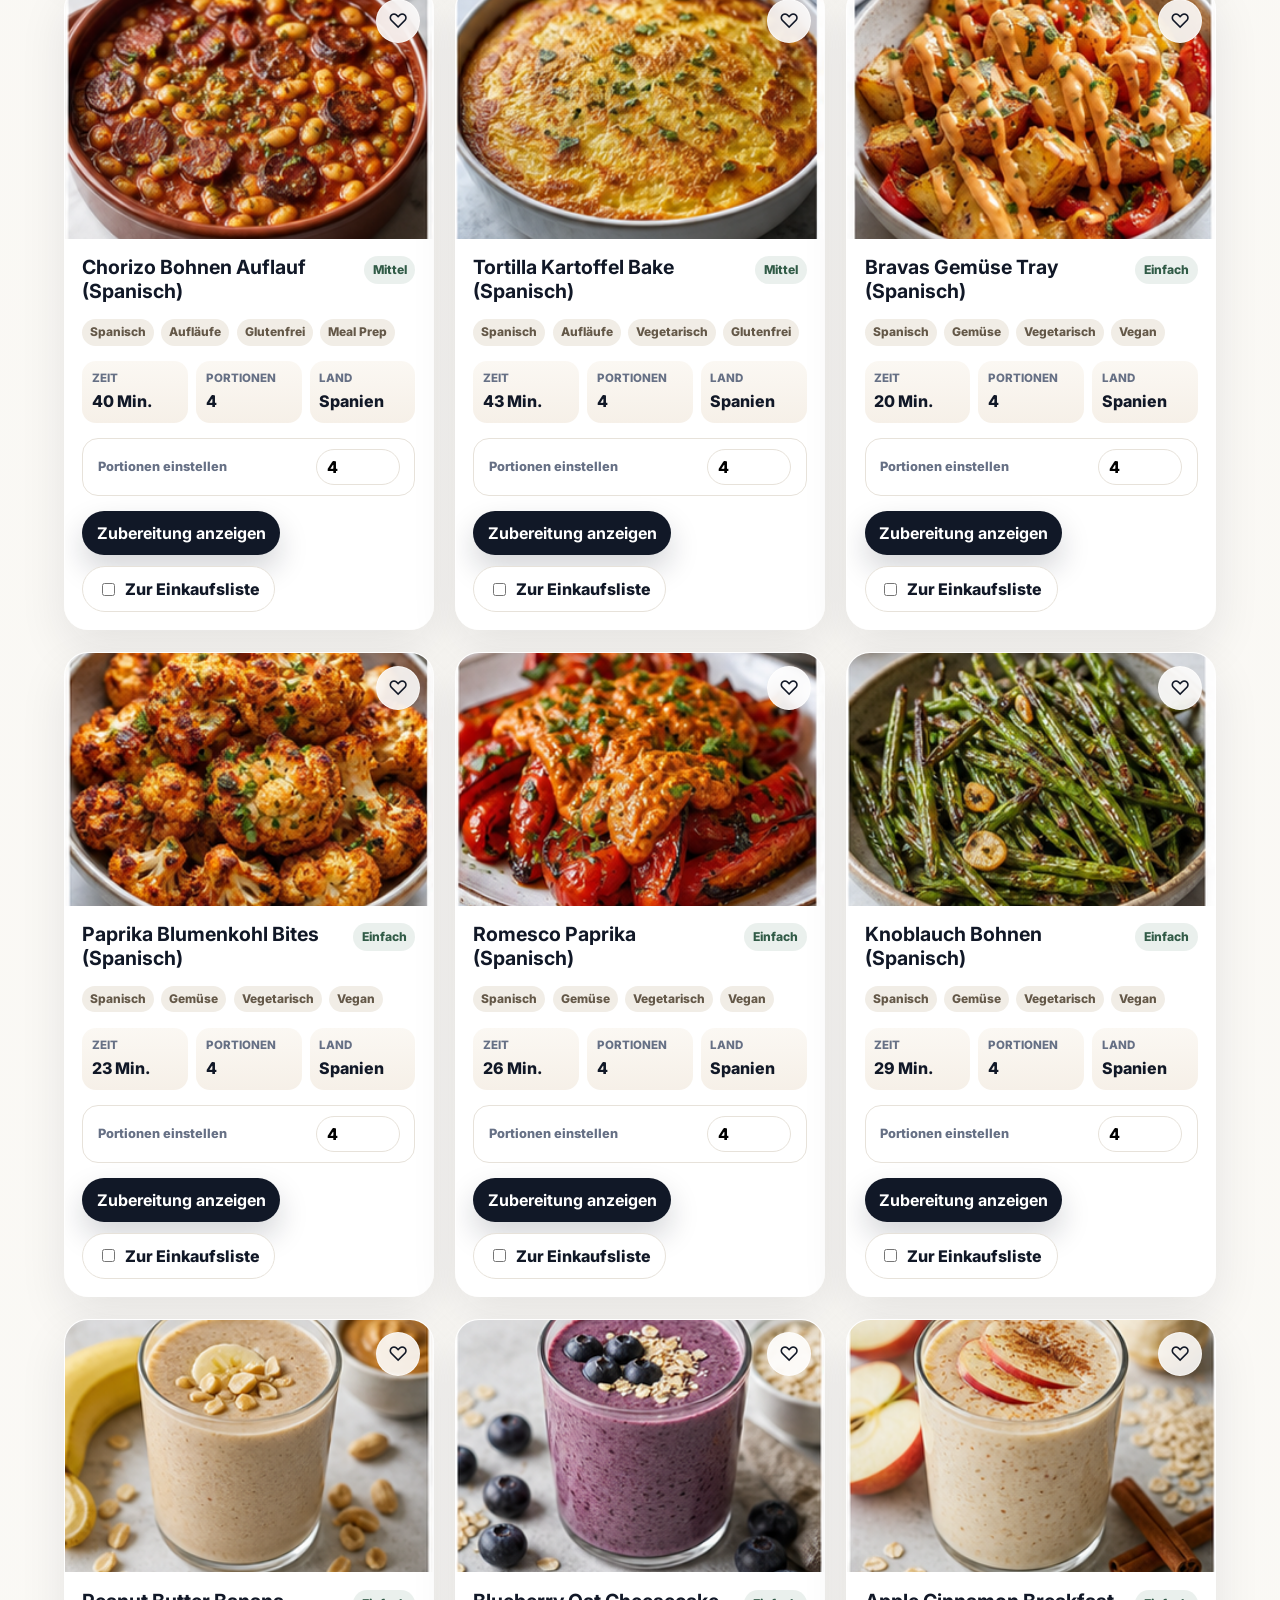
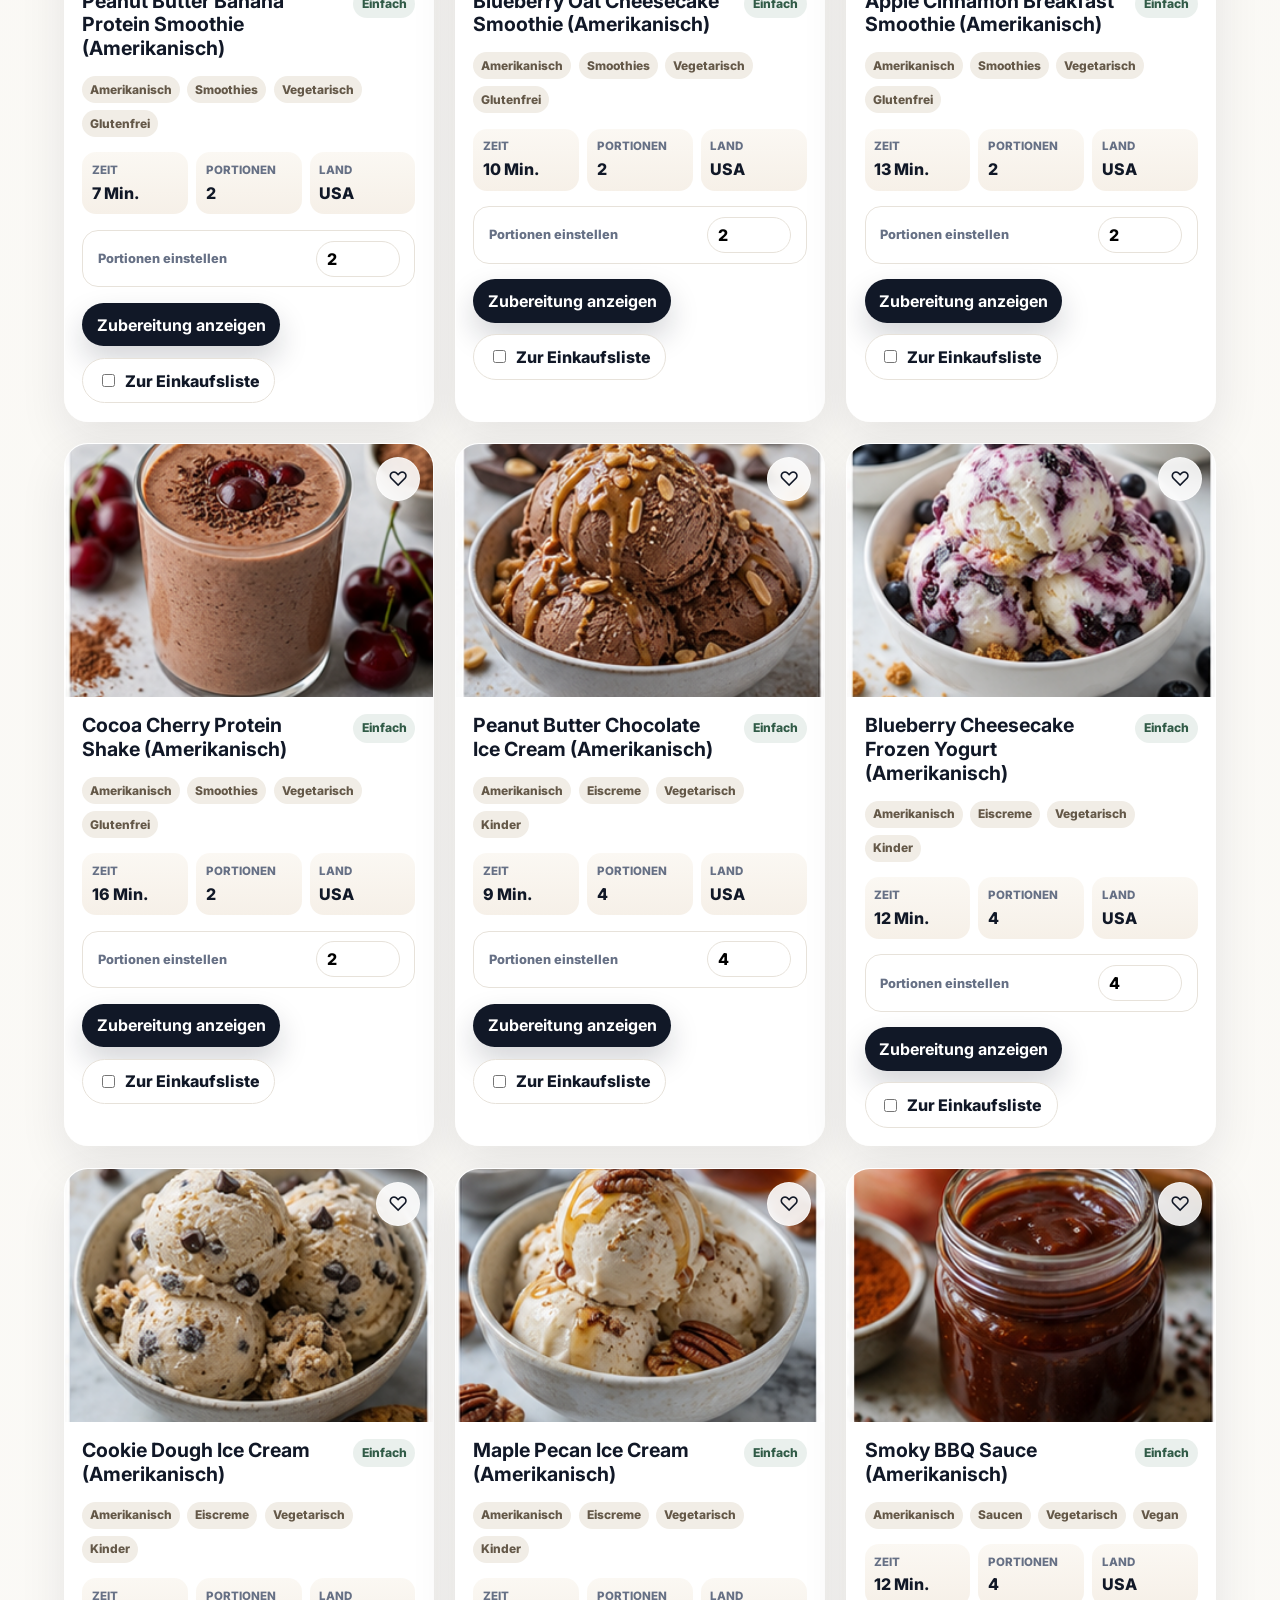
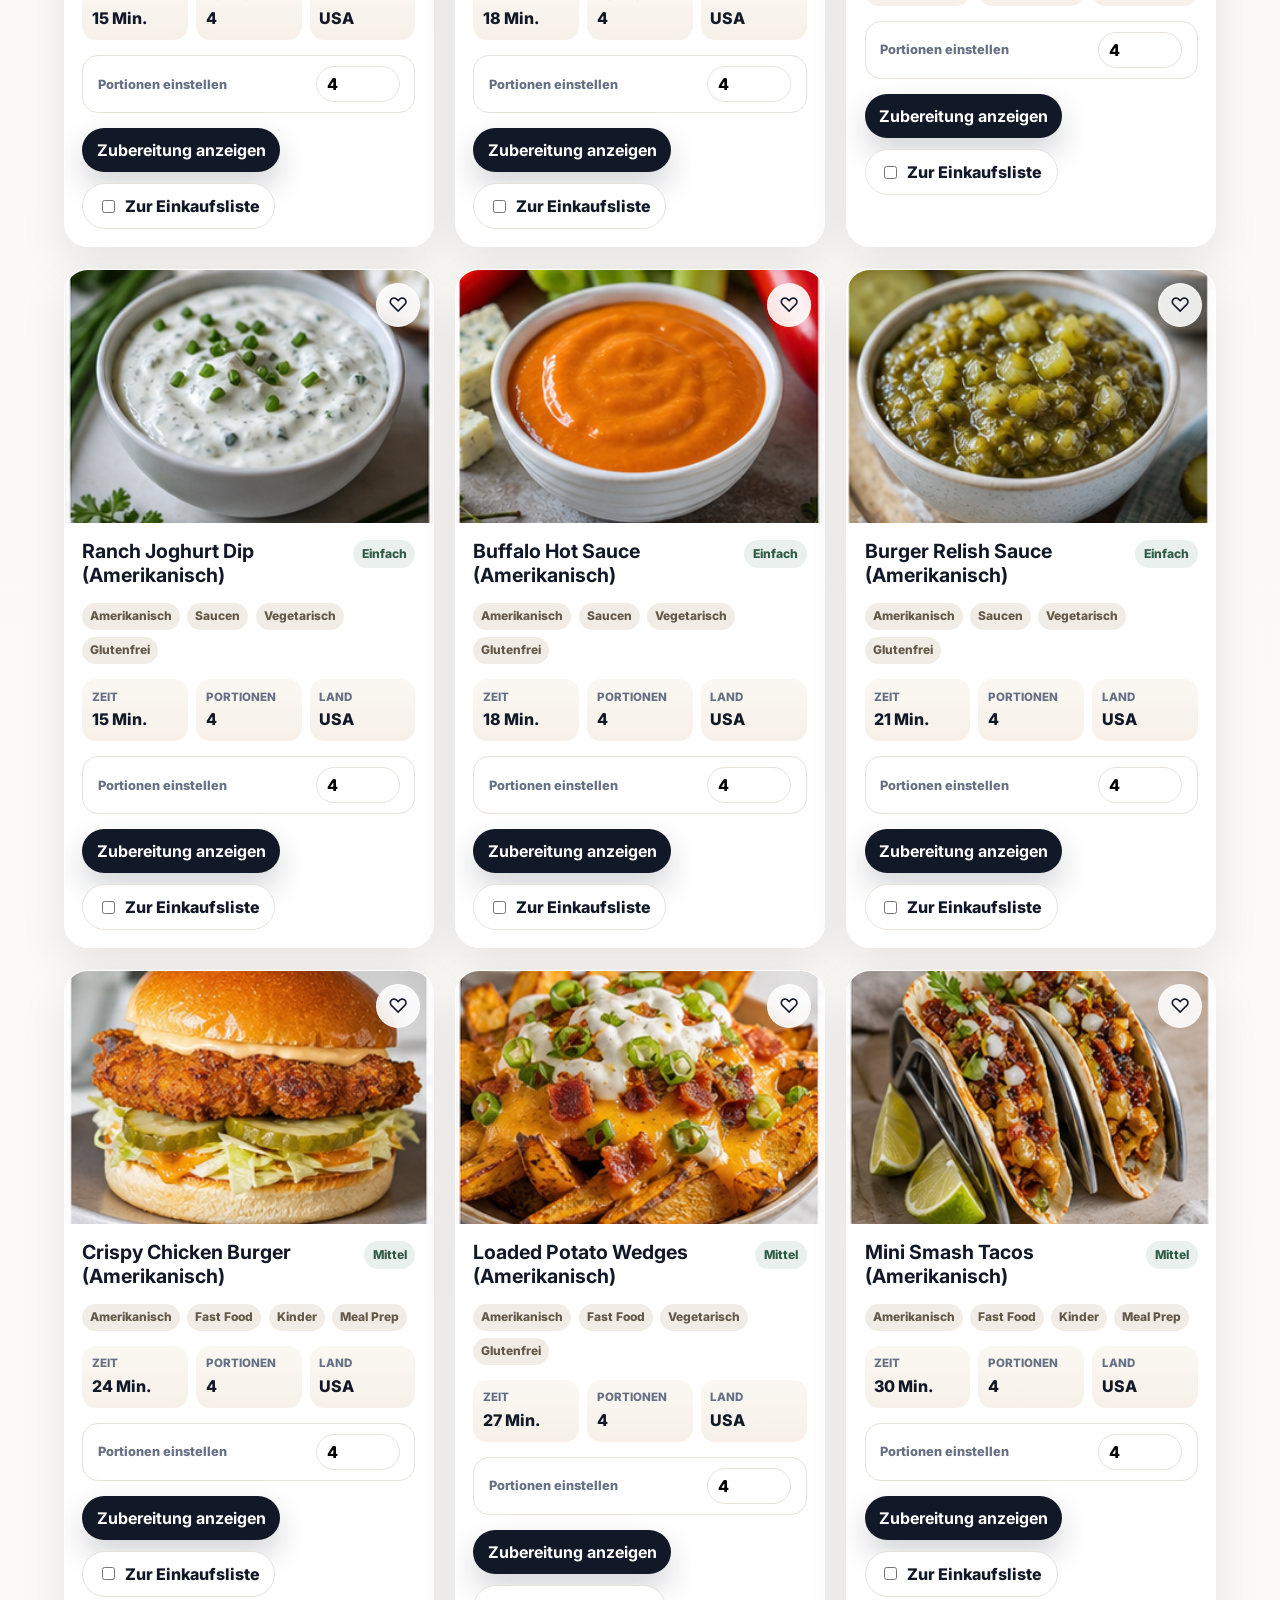
==== commit 0079f398: "Add files via upload" ====
--- a/index.html
+++ b/index.html
@@ -11,13 +11,18 @@
     <title>Ninja Premium Cookbook</title>
     <link rel="manifest" href="manifest.webmanifest">
     <link rel="icon" href="assets/logo/favicon.svg" type="image/svg+xml">
+    <link rel="icon" href="assets/icons/icon-192.png" sizes="192x192" type="image/png">
+    <link rel="apple-touch-icon" href="assets/icons/apple-touch-icon.png">
+    <meta name="apple-mobile-web-app-title" content="Ninja Cookbook">
+    <meta name="apple-mobile-web-app-capable" content="yes">
+    <meta name="apple-mobile-web-app-status-bar-style" content="black-translucent">
     <link rel="preconnect" href="https://fonts.googleapis.com">
     <link rel="preconnect" href="https://fonts.gstatic.com" crossorigin>
     <link
       href="https://fonts.googleapis.com/css2?family=Inter:wght@400;500;600;700;800&display=swap"
       rel="stylesheet"
     >
-    <link rel="stylesheet" href="style.css?v=26">
+    <link rel="stylesheet" href="style.css?v=27">
   </head>
   <body>
     <a class="skip-link" href="#recipes">Zum Inhalt springen</a>
@@ -239,6 +244,6 @@
       </article>
     </template>
 
-    <script type="module" src="app.js?v=26"></script>
+    <script type="module" src="app.js?v=27"></script>
   </body>
 </html>
